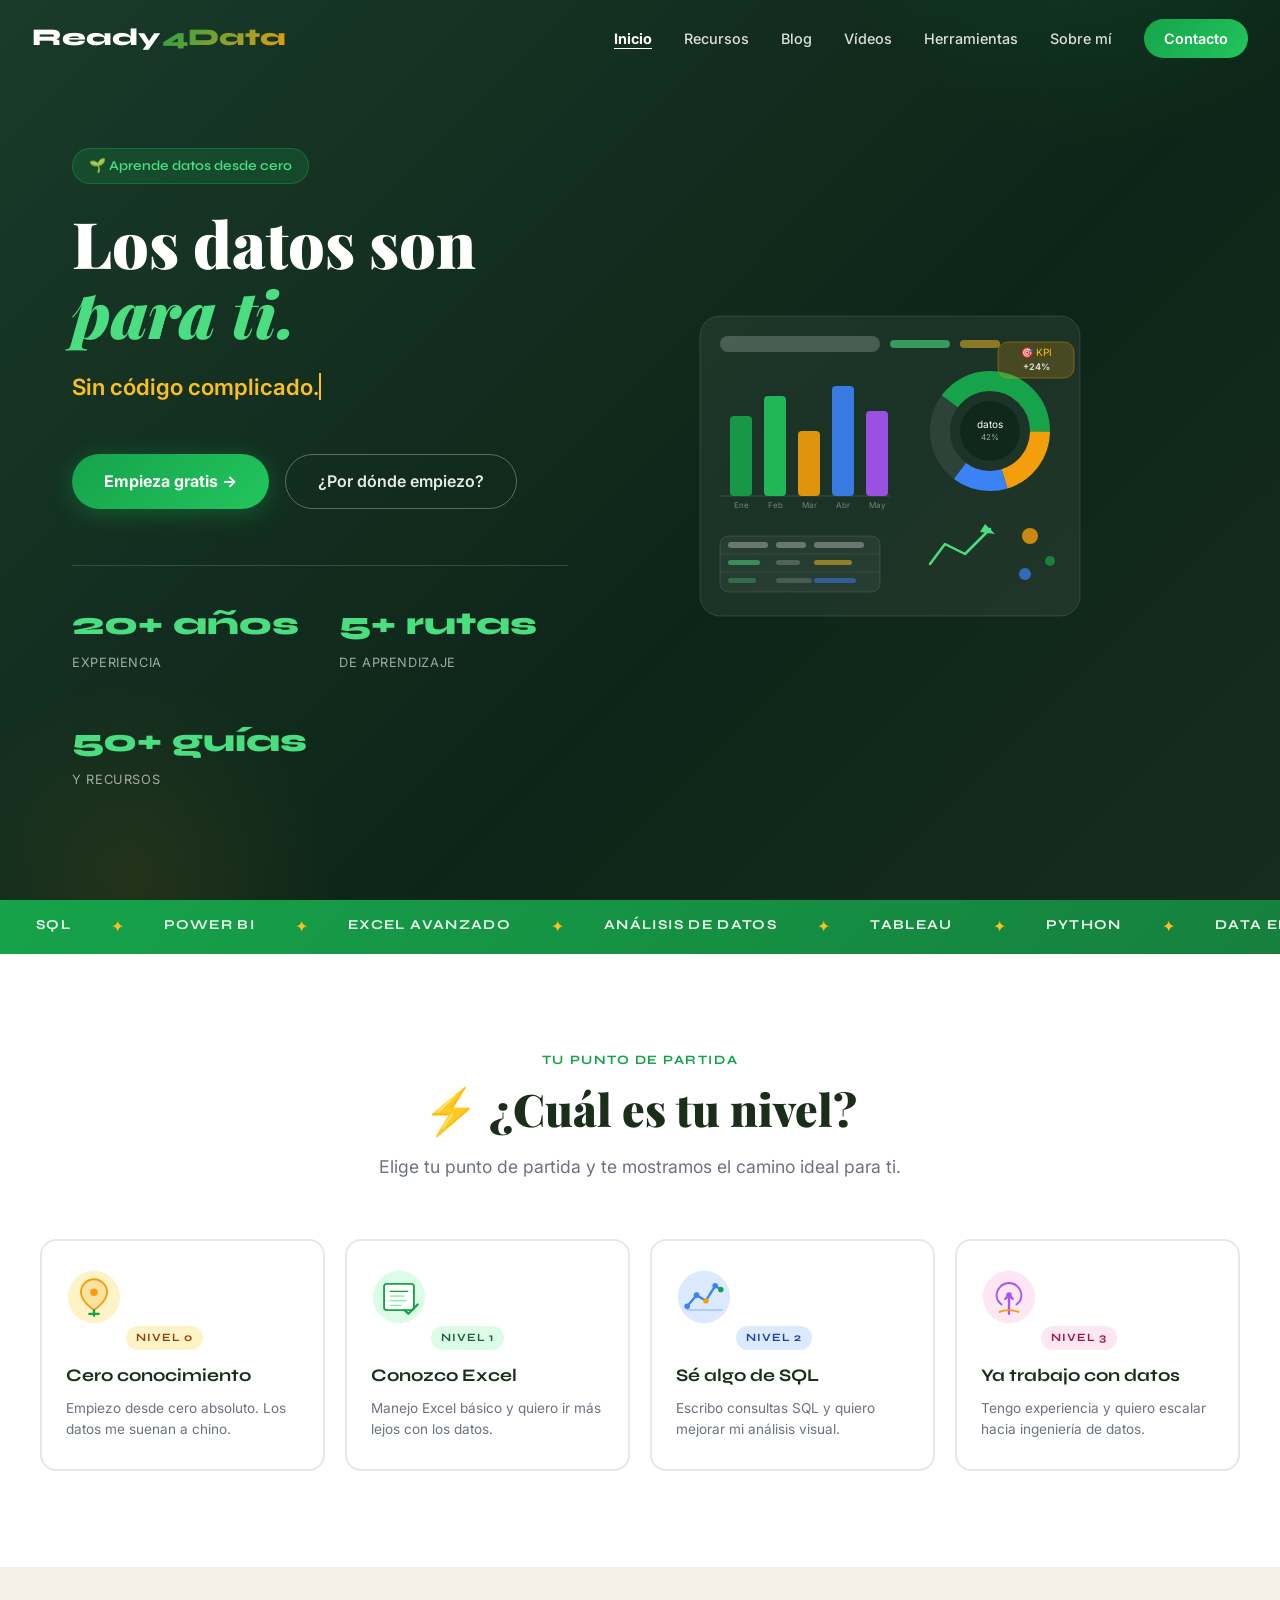
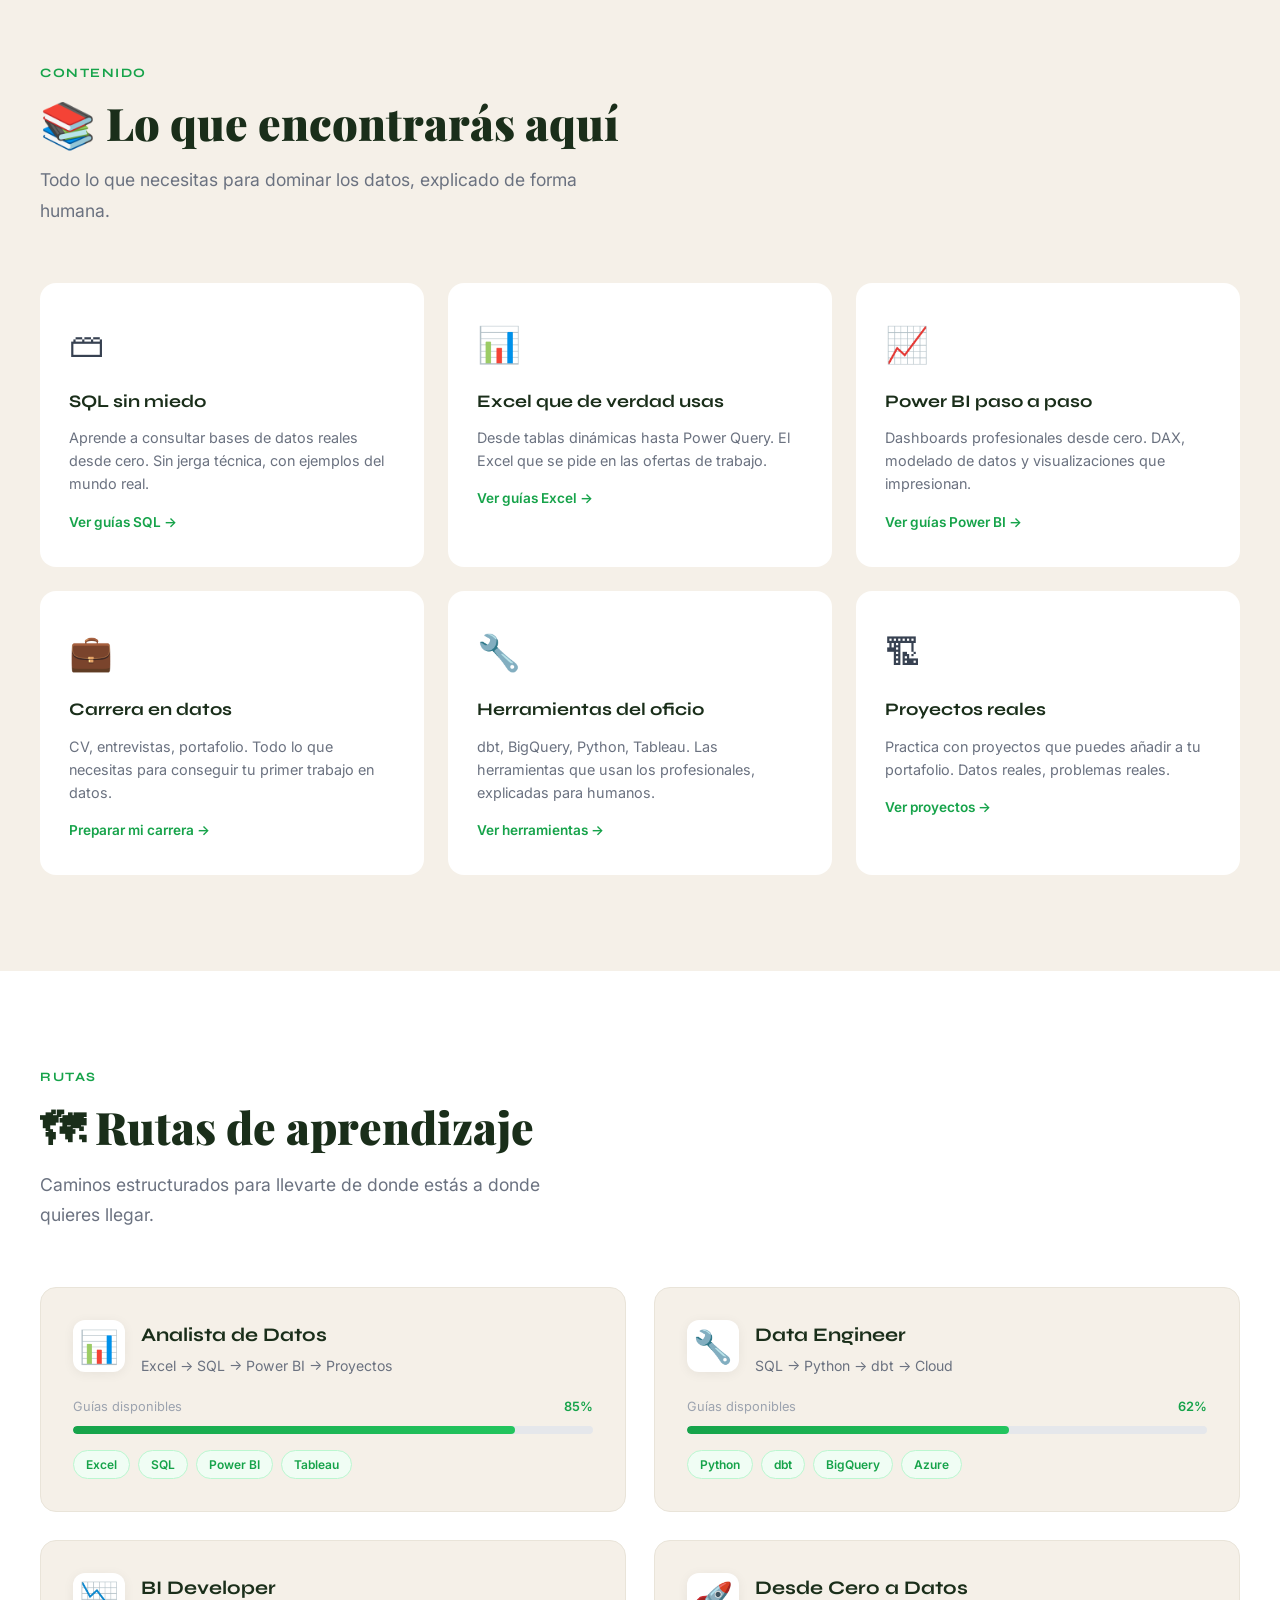
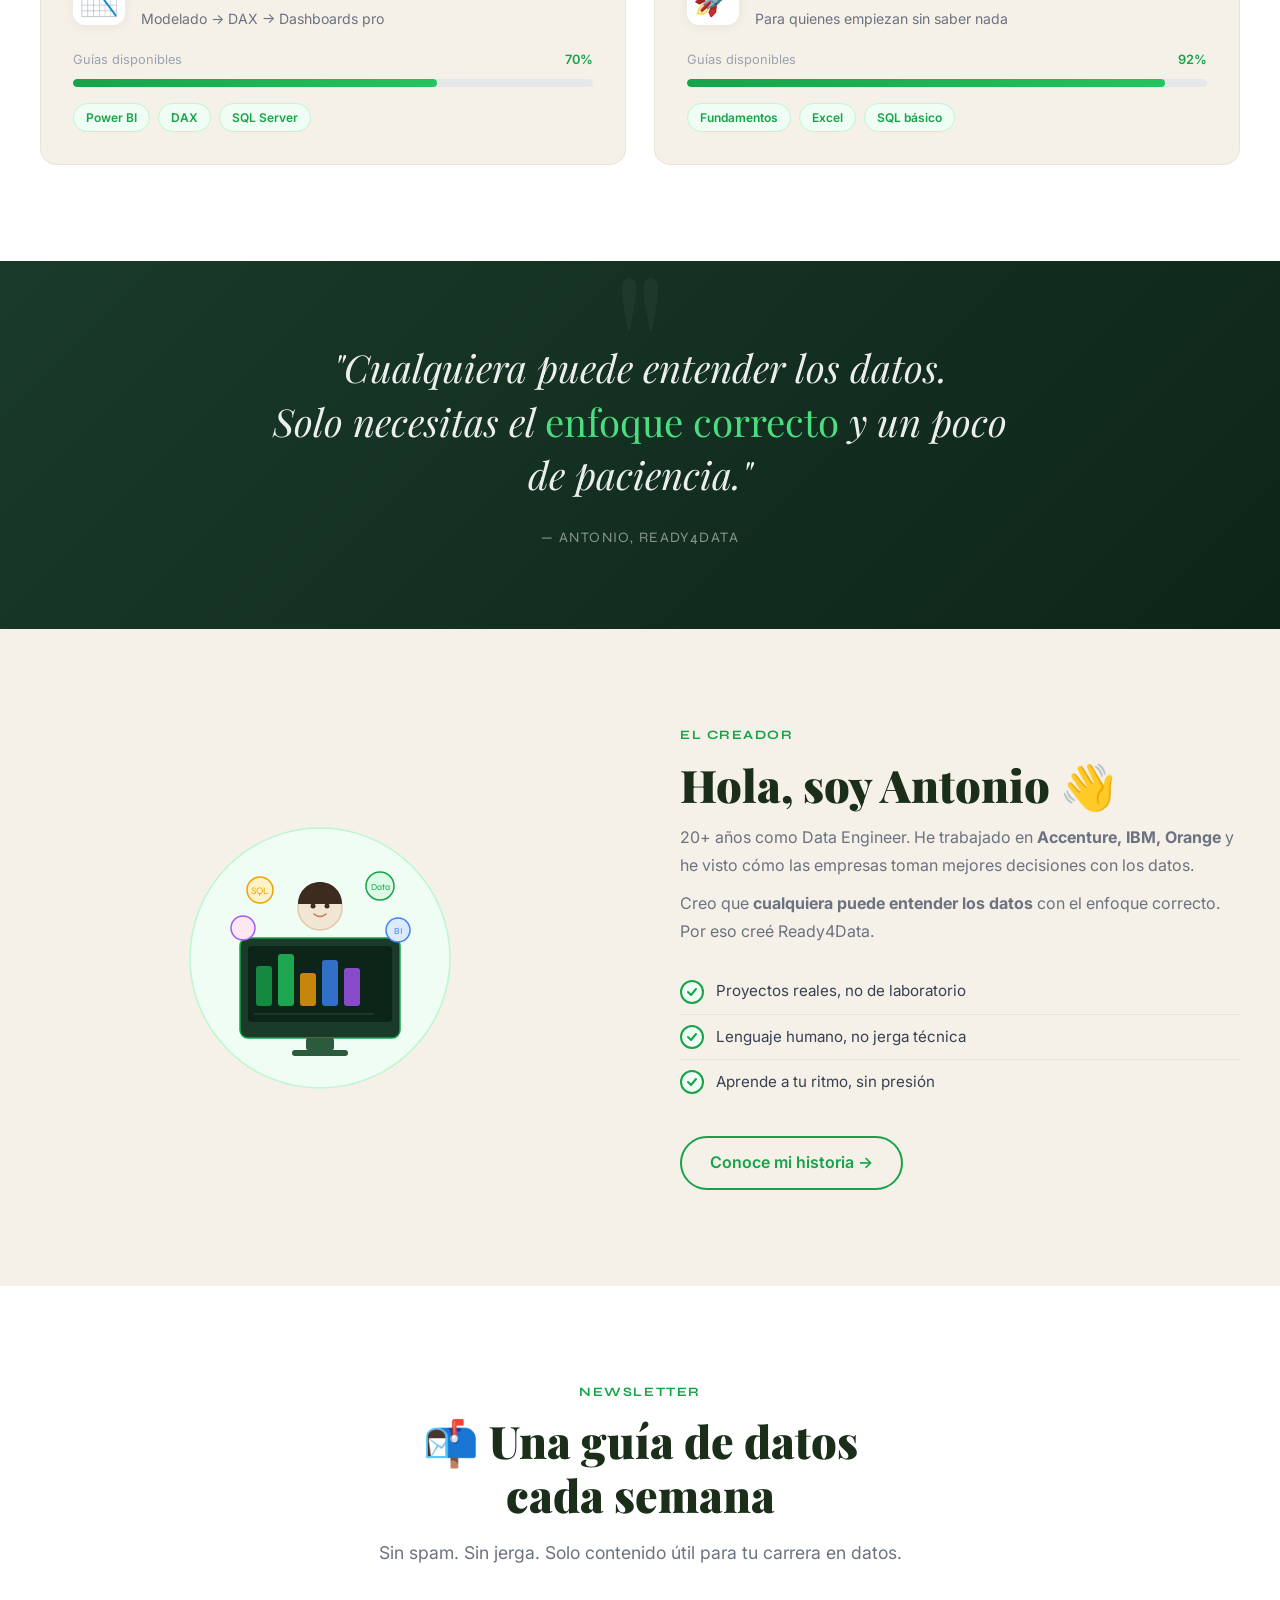
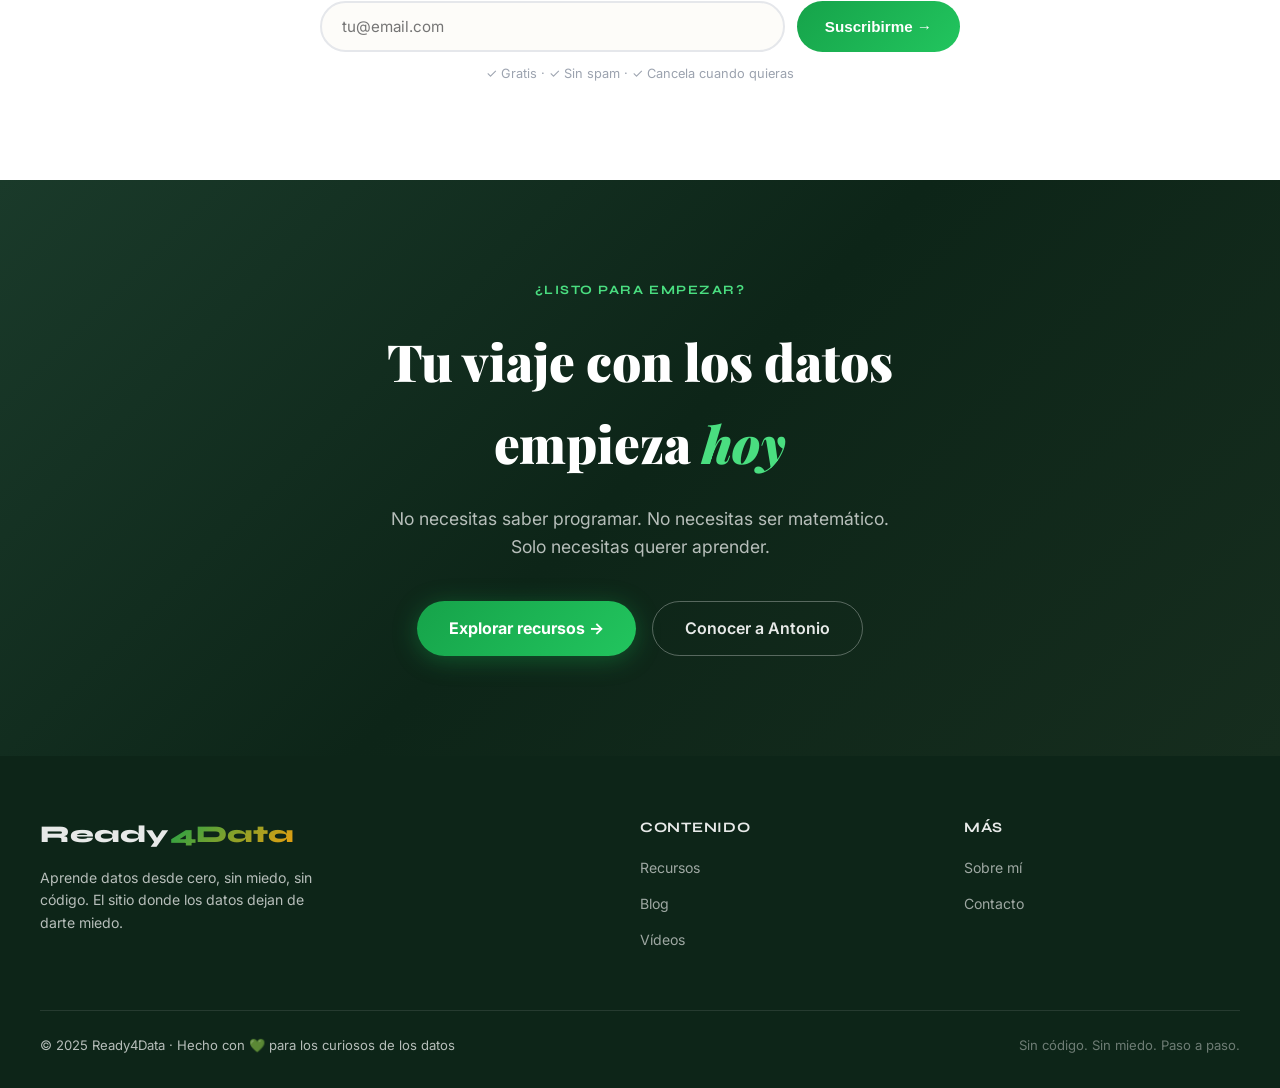
==== index.html @ 1733ff61 "Initial commit - Ready4Data website" ====
<!DOCTYPE html>
<html lang="es">
<head>
  <meta charset="UTF-8">
  <meta name="viewport" content="width=device-width, initial-scale=1.0">
  <meta name="description" content="Ready4Data — Aprende datos desde cero, sin codigo, sin miedo, paso a paso.">
  <title>Ready4Data — Aprende datos desde cero</title>
  <link rel="preconnect" href="https://fonts.googleapis.com">
  <link rel="preconnect" href="https://fonts.gstatic.com" crossorigin>
  <link href="https://fonts.googleapis.com/css2?family=Playfair+Display:ital,wght@0,400;0,700;0,900;1,400&family=Syne:wght@400;600;700;800&family=Inter:wght@300;400;500;600&display=swap" rel="stylesheet">
  <link rel="stylesheet" href="shared.css">
  <style>
    :root{
      --bg:#ffffff;--bg2:#f8f8f6;--bg3:#f0f0ec;
      --t:#0a0a0a;--t2:#4a4a4a;--t3:#9a9a9a;
      --ac:#1a3a2a;--ac2:#14532d;
      --hl:#16a34a;--hl2:#f59e0b;
      --bd:rgba(0,0,0,.09);--bd2:rgba(0,0,0,.16);
      --r:4px;
      --s:0 2px 12px rgba(0,0,0,.06);
      --s2:0 8px 32px rgba(0,0,0,.11);
      --fb:'Inter','Segoe UI',system-ui,sans-serif;
      --fe:'Playfair Display',Georgia,serif;
      --fd:'Syne','Arial Black',sans-serif
    }
    *,*::before,*::after{box-sizing:border-box;margin:0;padding:0}
    html{scroll-behavior:smooth}
    body{font-family:var(--fb);color:var(--t);background:var(--bg);overflow-x:hidden}
    a{text-decoration:none;color:inherit}
    img{max-width:100%;height:auto;display:block}

    /* --- SCROLL PROGRESS --- */
    #spbar{position:fixed;top:0;left:0;height:3px;background:linear-gradient(90deg,#16a34a,#f59e0b);width:0%;z-index:9999;transition:width .1s}

    /* --- HEADER --- */
    .hdr{position:fixed;top:0;left:0;right:0;z-index:1000;padding:1.1rem 0;transition:all .3s}
    .hdr.scrolled{background:rgba(255,255,255,.97);backdrop-filter:blur(12px);-webkit-backdrop-filter:blur(12px);box-shadow:var(--s);padding:.7rem 0}
    .hdr-inner{max-width:1200px;margin:0 auto;padding:0 2rem;display:flex;align-items:center;justify-content:space-between}
    .logo{display:flex;align-items:center;gap:.75rem}
    .logo-icon{color:var(--ac);flex-shrink:0}
    .logo-brand{font-family:var(--fd);font-size:1.15rem;font-weight:800;letter-spacing:-.01em;line-height:1}
    .logo-data{color:var(--t)}
    /* Logo en hero (fondo oscuro): texto blanco */
    .logo-ready{color:#fff;transition:color .3s}.logo-4data{background:linear-gradient(90deg,#4ade80,#fbbf24);-webkit-background-clip:text;-webkit-text-fill-color:transparent;background-clip:text;transition:all .3s}
    .logo-sub{font-family:var(--fb);font-size:.58rem;font-weight:500;color:rgba(255,255,255,.6);letter-spacing:.1em;text-transform:uppercase;margin-top:.2rem;transition:color .3s}
    /* Logo en scrolled (fondo blanco): texto oscuro */
    .hdr.scrolled .logo-ready{color:var(--t)}
    .hdr.scrolled .logo-4data{background:linear-gradient(90deg,#16a34a,#f59e0b);-webkit-background-clip:text;-webkit-text-fill-color:transparent;background-clip:text}
    .hdr.scrolled .logo-sub{color:var(--t3)}
    .hnav{display:flex;align-items:center;gap:.2rem}
    .hnav a{font-family:var(--fd);font-size:.85rem;font-weight:700;color:#fff;padding:.5rem 1rem;border-radius:20px;transition:all .2s;letter-spacing:.02em;background:rgba(0,0,0,.32);border:1px solid rgba(255,255,255,.28)}
    .hnav a:hover,.hnav a.active{color:#fff;background:rgba(255,255,255,.22);border-color:rgba(255,255,255,.6)}
    .hdr.scrolled .hnav a{color:var(--t2);background:transparent;border-color:transparent}
    .hdr.scrolled .hnav a:hover,.hdr.scrolled .hnav a.active{color:var(--t);background:var(--bg2);border-color:transparent}
    /* Botón CTA: siempre verde pero más visible en hero */
    .hnav .nav-cta{background:rgba(255,255,255,.18);border:1.5px solid rgba(255,255,255,.5);color:#fff !important;padding:.45rem 1.1rem;backdrop-filter:blur(4px)}
    .hnav .nav-cta:hover{background:rgba(255,255,255,.28) !important;border-color:#fff}
    .hdr.scrolled .hnav .nav-cta{background:var(--ac) !important;border-color:var(--ac) !important;color:#fff !important}
    .hdr.scrolled .hnav .nav-cta:hover{background:var(--ac2) !important;border-color:var(--ac2) !important}
    /* Mobile */
    .mbtn{display:none;background:none;border:none;font-size:1.4rem;cursor:pointer;color:#fff;padding:.3rem;transition:color .3s}
    .hdr.scrolled .mbtn{color:var(--t)}
    .mnav{display:none;position:fixed;top:0;left:0;right:0;bottom:0;background:#fff;padding:5rem 2rem 2rem;z-index:998;flex-direction:column;gap:.25rem;overflow-y:auto}
    .mnav.open{display:flex}
    .mnav a{font-family:var(--fd);font-size:1rem;font-weight:600;color:var(--t2);padding:.85rem 0;border-bottom:1px solid var(--bd);transition:color .2s}
    .mnav a:hover{color:var(--t)}
    .mnav-close{position:absolute;top:1.2rem;right:1.5rem;background:none;border:none;font-size:1.6rem;cursor:pointer;color:var(--t2)}

    /* --- HERO --- */
    .hero{position:relative;height:100vh;min-height:640px;display:flex;align-items:center;overflow:hidden}
    .hero-bg{position:absolute;inset:0;background-image:url('https://images.unsplash.com/photo-1434030216411-0b793f4b4173?w=1600&auto=format&fit=crop&q=80');background-size:cover;background-position:center;will-change:transform}
    @keyframes hbg{
      0%{background:linear-gradient(135deg,rgba(10,28,18,.97) 0%,rgba(26,58,42,.92) 50%,rgba(10,28,18,.88) 100%)}
      100%{background:linear-gradient(135deg,rgba(10,28,18,.98) 0%,rgba(22,163,74,.35) 50%,rgba(10,28,18,.90) 100%)}
    }
    .hero-overlay{position:absolute;inset:0;animation:hbg 8s ease-in-out infinite alternate}
    .hero-content{position:relative;z-index:2;max-width:1200px;margin:0 auto;padding:0 2rem;width:100%}
    .hero-label{font-family:var(--fd);font-size:.7rem;font-weight:700;letter-spacing:.15em;text-transform:uppercase;color:var(--hl2);margin-bottom:1.5rem;display:flex;align-items:center;gap:.6rem}
    .hero-label::before{content:'';display:block;width:28px;height:2px;background:var(--hl2)}
    .hero-title{font-family:var(--fe);font-size:clamp(2.8rem,6vw,5rem);font-weight:800;color:#fff;line-height:1.08;margin-bottom:1.5rem;max-width:680px}
    .hero-sub{font-size:1.1rem;color:rgba(255,255,255,.82);line-height:1.75;max-width:540px;margin-bottom:2.5rem;font-weight:300}
    .hero-btns{display:flex;gap:1rem;flex-wrap:wrap;margin-bottom:4rem}
    .btn-hero-main{display:inline-block;background:#fff;color:var(--ac);padding:.85rem 2rem;border-radius:var(--r);font-family:var(--fd);font-size:.82rem;font-weight:700;letter-spacing:.04em;transition:all .2s}
    .btn-hero-main:hover{background:var(--bg2);transform:translateY(-2px)}
    .btn-hero-sec{display:inline-block;background:transparent;border:2px solid rgba(255,255,255,.5);color:#fff;padding:.85rem 2rem;border-radius:var(--r);font-family:var(--fd);font-size:.82rem;font-weight:700;letter-spacing:.04em;transition:all .2s}
    .btn-hero-sec:hover{border-color:#fff;background:rgba(255,255,255,.1)}
    .hero-stats{border-top:1px solid rgba(255,255,255,.15);padding-top:2rem;display:flex;gap:3rem;flex-wrap:wrap}
    .hs-item{}
    .hs-val{font-family:var(--fe);font-size:2rem;font-weight:800;color:#fff;line-height:1}
    .hs-lbl{font-size:.78rem;color:rgba(255,255,255,.6);margin-top:.25rem;font-weight:400}

    /* --- TICKER --- */
    .ticker-section{padding:1.2rem 0;background:var(--ac);overflow:hidden;border-bottom:1px solid rgba(0,0,0,.08)}
    .ticker-inner{display:flex;align-items:center;gap:0}
    .ticker-badge{flex-shrink:0;font-family:var(--fd);font-size:.62rem;font-weight:700;letter-spacing:.1em;text-transform:uppercase;background:var(--hl2);color:#fff;padding:.28rem .8rem;border-radius:20px;margin:0 1.5rem;white-space:nowrap}
    .ticker-track{display:flex;gap:0;overflow:hidden;flex:1}
    .ticker-list{display:flex;gap:0;animation:ticker 28s linear infinite;white-space:nowrap;flex-shrink:0}
    .ticker-list span{font-family:var(--fd);font-size:.78rem;font-weight:600;color:rgba(255,255,255,.85);padding:0 1.5rem;letter-spacing:.04em}
    .ticker-list span::after{content:'·';margin-left:1.5rem;color:rgba(255,255,255,.35)}
    .ticker-list span:last-child::after{display:none}
    @keyframes ticker{0%{transform:translateX(0)}100%{transform:translateX(-50%)}}

    /* --- SECTIONS --- */
    .sec-white{padding:100px 0;background:var(--bg)}
    .sec-gray{padding:100px 0;background:var(--bg2)}
    .cnt{max-width:1200px;margin:0 auto;padding:0 2rem}
    .sec-header{margin-bottom:3.5rem}
    .sec-label{font-family:var(--fd);font-size:.68rem;font-weight:700;letter-spacing:.14em;text-transform:uppercase;color:var(--hl);margin-bottom:.85rem;display:flex;align-items:center;gap:.5rem}
    .sec-label::before{content:'';display:block;width:20px;height:2px;background:var(--hl)}
    .sec-title{font-family:var(--fe);font-size:clamp(2rem,4vw,2.9rem);font-weight:800;color:var(--t);line-height:1.15;margin-bottom:.85rem}
    .sec-sub{font-size:1rem;color:var(--t2);max-width:580px;line-height:1.75}

    /* --- FEATURED CARDS --- */
    .fc-grid{display:grid;grid-template-columns:repeat(3,1fr);gap:1.75rem}
    .fc{background:var(--bg);border:1px solid var(--bd);border-radius:8px;overflow:hidden;transition:all .3s;display:flex;flex-direction:column}
    .fc:hover{box-shadow:var(--s2);transform:translateY(-4px);border-color:var(--hl)}
    .fc-cat{font-family:var(--fd);font-size:.62rem;font-weight:700;letter-spacing:.1em;text-transform:uppercase;color:var(--hl);padding:1.4rem 1.5rem .6rem}
    .fc-body{padding:.25rem 1.5rem 1.25rem;flex:1}
    .fc-title{font-family:var(--fe);font-size:1.2rem;font-weight:700;color:var(--t);line-height:1.3;margin-bottom:.7rem}
    .fc-text{font-size:.9rem;color:var(--t2);line-height:1.72}
    .fc-foot{padding:1.25rem 1.5rem;border-top:1px solid var(--bd);display:flex;align-items:center;justify-content:space-between}
    .fc-badge{font-family:var(--fd);font-size:.6rem;font-weight:700;padding:.22rem .65rem;border-radius:20px;letter-spacing:.06em;text-transform:uppercase}
    .fc-badge.green{background:#dcfce7;color:#166534}
    .fc-badge.amber{background:#fef3c7;color:#92400e}
    .fc-badge.gray{background:var(--bg3);color:var(--t3)}
    .fc-link{font-family:var(--fd);font-size:.72rem;font-weight:700;color:var(--hl);letter-spacing:.04em;transition:color .2s}
    .fc-link:hover{color:var(--ac)}

    /* --- PATH CARDS --- */
    .paths-grid{display:grid;grid-template-columns:repeat(4,1fr);gap:1.5rem}
    .path-card{background:var(--bg);border:1px solid var(--bd);border-left:4px solid var(--bd2);border-radius:6px;padding:1.75rem 1.5rem;transition:all .3s}
    .path-card:hover{border-left-color:var(--hl);box-shadow:var(--s2);transform:translateX(4px)}
    .path-icon{font-size:1.6rem;margin-bottom:.75rem;line-height:1}
    .path-level{font-family:var(--fd);font-size:.62rem;font-weight:700;letter-spacing:.1em;text-transform:uppercase;color:var(--t3);margin-bottom:.4rem}
    .path-title{font-family:var(--fe);font-size:1.1rem;font-weight:700;color:var(--t);margin-bottom:.65rem;line-height:1.25}
    .path-text{font-size:.87rem;color:var(--t2);line-height:1.7}

    /* --- IMAGE DIVIDER --- */
    .img-divider{position:relative;height:320px;overflow:hidden}
    .img-divider img{width:100%;height:100%;object-fit:cover;object-position:center}
    .img-divider-overlay{position:absolute;inset:0;background:rgba(10,28,18,.72);display:flex;align-items:center;justify-content:center;padding:2rem}
    .img-divider-text{font-family:var(--fe);font-size:clamp(1.4rem,3vw,2.2rem);font-weight:800;color:#fff;text-align:center;max-width:720px;line-height:1.35}

    /* --- ABOUT SPLIT --- */
    .about-split{display:grid;grid-template-columns:1fr 1fr;gap:5rem;align-items:center}
    .about-img{border-radius:8px;overflow:hidden;aspect-ratio:4/5;position:relative}
    .about-img img{width:100%;height:100%;object-fit:cover;transition:transform .6s ease}
    .about-img:hover img{transform:scale(1.03)}
    .about-label{font-family:var(--fd);font-size:.68rem;font-weight:700;letter-spacing:.14em;text-transform:uppercase;color:var(--hl);margin-bottom:.85rem;display:flex;align-items:center;gap:.5rem}
    .about-label::before{content:'';display:block;width:20px;height:2px;background:var(--hl)}
    .about-title{font-family:var(--fe);font-size:2.2rem;font-weight:800;color:var(--t);line-height:1.2;margin-bottom:1rem}
    .about-text{font-size:.95rem;color:var(--t2);line-height:1.8;margin-bottom:1.5rem}
    .af-list{margin-bottom:2rem;display:flex;flex-direction:column;gap:.75rem}
    .af-row{display:flex;align-items:flex-start;gap:.7rem;font-size:.9rem;color:var(--t2);line-height:1.55}
    .af-row::before{content:'✓';color:var(--hl);font-weight:700;flex-shrink:0;margin-top:.05rem}
    .btn-outline{display:inline-block;background:transparent;border:2px solid var(--ac);color:var(--ac);padding:.75rem 1.75rem;border-radius:var(--r);font-family:var(--fd);font-size:.8rem;font-weight:700;letter-spacing:.04em;transition:all .2s}
    .btn-outline:hover{background:var(--ac);color:#fff}

    /* --- NEWSLETTER --- */
    .nl-section{padding:90px 0;background:var(--bg2);border-top:1px solid var(--bd)}
    .nl-inner{display:grid;grid-template-columns:1fr 1fr;gap:5rem;align-items:center}
    .nl-label{font-family:var(--fd);font-size:.68rem;font-weight:700;letter-spacing:.14em;text-transform:uppercase;color:var(--hl);margin-bottom:.85rem;display:flex;align-items:center;gap:.5rem}
    .nl-label::before{content:'';display:block;width:20px;height:2px;background:var(--hl)}
    .nl-title{font-family:var(--fe);font-size:2rem;font-weight:800;color:var(--t);line-height:1.2;margin-bottom:.75rem}
    .nl-sub{font-size:.95rem;color:var(--t2);line-height:1.75}
    .newsletter-inputs{display:flex;gap:.6rem;margin-bottom:.85rem}
    .newsletter-inputs input{flex:1;padding:.8rem 1rem;border:1px solid var(--bd2);border-radius:var(--r);font-family:var(--fb);font-size:.9rem;color:var(--t);background:var(--bg);outline:none;transition:border-color .2s}
    .newsletter-inputs input:focus{border-color:var(--hl)}
    .btn-newsletter{background:var(--ac);color:#fff;padding:.8rem 1.4rem;border:none;border-radius:var(--r);font-family:var(--fd);font-size:.78rem;font-weight:700;letter-spacing:.04em;cursor:pointer;white-space:nowrap;transition:background .2s}
    .btn-newsletter:hover{background:var(--ac2)}
    .newsletter-rgpd{display:flex;align-items:flex-start;gap:.5rem;font-size:.78rem;color:var(--t3);line-height:1.5;cursor:pointer}
    .newsletter-rgpd input{margin-top:.15rem;accent-color:var(--hl);flex-shrink:0}

    /* --- CTA SECTION --- */
    @keyframes ctabg{0%,100%{background-position:0% 50%}50%{background-position:100% 50%}}
    .cta-section{background:linear-gradient(135deg,#1a3a2a 0%,#14532d 50%,#1a3a2a 100%);background-size:200% 200%;animation:ctabg 6s ease infinite;padding:100px 0;text-align:center}
    .cta-title{font-family:var(--fe);font-size:clamp(2rem,4vw,3rem);font-weight:800;color:#fff;margin-bottom:1rem;line-height:1.15}
    .cta-sub{font-size:1.05rem;color:rgba(255,255,255,.75);margin-bottom:2.5rem;line-height:1.7}
    .btn-white{display:inline-block;background:#fff;color:var(--ac);padding:.85rem 2.2rem;border-radius:var(--r);font-family:var(--fd);font-size:.85rem;font-weight:700;letter-spacing:.04em;transition:all .2s}
    .btn-white:hover{background:var(--bg2);transform:translateY(-2px)}

    /* --- FOOTER --- */
    .footer{background:var(--ac);color:#fff;padding:80px 0 40px}
    .ft-grid{display:grid;grid-template-columns:2fr 1fr 1fr 1fr;gap:3rem;margin-bottom:3rem}
    .ft-brand .logo-data{color:#fff}
    .ft-brand .logo-ready{color:#fff}.ft-brand .logo-4data{background:linear-gradient(90deg,#4ade80,#fbbf24);-webkit-background-clip:text;-webkit-text-fill-color:transparent;background-clip:text}
    .ft-brand .logo-sub{color:rgba(255,255,255,.45)}
    .ft-brand .logo-icon{color:rgba(255,255,255,.8)}
    .ft-desc{font-size:.88rem;color:rgba(255,255,255,.65);line-height:1.75;margin:1rem 0 1.25rem}
    .ft-social{display:flex;flex-direction:column;gap:.45rem}
    .ft-link{font-size:.82rem;color:rgba(255,255,255,.6);transition:color .2s}
    .ft-link:hover{color:#fff}
    .ft-col h4{font-family:var(--fd);font-size:.72rem;font-weight:700;letter-spacing:.1em;text-transform:uppercase;color:rgba(255,255,255,.45);margin-bottom:1.1rem}
    .ft-col ul{list-style:none}
    .ft-col ul li{margin-bottom:.5rem}
    .ft-col ul li a{font-size:.88rem;color:rgba(255,255,255,.65);transition:color .2s}
    .ft-col ul li a:hover{color:#fff}
    .ft-bot{border-top:1px solid rgba(255,255,255,.1);padding-top:1.5rem;text-align:center}
    .ft-bot p{font-size:.8rem;color:rgba(255,255,255,.38)}

    /* --- REVEAL ANIMATIONS --- */
    .rv{opacity:0;transform:translateY(28px);transition:opacity .65s ease,transform .65s ease}
    .rv.in{opacity:1;transform:translateY(0)}
    .rv.d1{transition-delay:.1s}.rv.d2{transition-delay:.2s}.rv.d3{transition-delay:.3s}.rv.d4{transition-delay:.4s}
    .iz img{transform:scale(1.05);transition:transform .8s ease}
    .iz.iz-in img{transform:scale(1)}

    /* --- RESPONSIVE --- */
    @media(max-width:1024px){
      .fc-grid{grid-template-columns:repeat(2,1fr)}
      .paths-grid{grid-template-columns:repeat(2,1fr)}
      .ft-grid{grid-template-columns:1fr 1fr;gap:2rem}
      .about-split{grid-template-columns:1fr;gap:2.5rem}
      .about-img{aspect-ratio:16/9}
      .nl-inner{grid-template-columns:1fr;gap:2.5rem}
    }
    @media(max-width:768px){
      .mbtn{display:block}
      .hnav{display:none}
      .fc-grid{grid-template-columns:1fr}
      .paths-grid{grid-template-columns:1fr}
      .hero-stats{gap:2rem}
      .ft-grid{grid-template-columns:1fr}
      .newsletter-inputs{flex-direction:column}
      .btn-newsletter{width:100%}
    }
  </style>
  <style id="r4d">
    *,*::before,*::after{box-sizing:border-box;margin:0;padding:0}
    html{scroll-behavior:smooth}
    body{font-family:'Inter',sans-serif;background:#FDFCF9;color:#374151;overflow-x:hidden;line-height:1.6}
    a{text-decoration:none;color:inherit}
    :root{--green:#16a34a;--amber:#f59e0b;--dgreen:#1a3a2a;--dkgreen:#0d2518;--warm:#FDFCF9;--cream:#F5F0E8;--rad:16px;--sh:0 4px 24px rgba(22,163,74,.08);--sha:0 8px 40px rgba(22,163,74,.16);--tr:all .3s cubic-bezier(.4,0,.2,1)}
    #scroll-progress{position:fixed;top:0;left:0;width:0%;height:3px;background:linear-gradient(90deg,#16a34a,#f59e0b);z-index:9999;transition:width .1s linear}
    #main-header{position:fixed;top:3px;left:0;right:0;z-index:1000;padding:16px 32px;display:flex;align-items:center;justify-content:space-between;transition:var(--tr)}
    #main-header.scrolled{background:rgba(253,252,249,.95);backdrop-filter:blur(12px);box-shadow:0 1px 20px rgba(0,0,0,.08)}
    .logo-wrap{font-family:'Syne',sans-serif;font-weight:800;font-size:1.5rem;display:flex;align-items:center;gap:2px}
    .logo-r{color:#1a3a2a;transition:color .3s}
    #main-header:not(.scrolled) .logo-r{color:#fff}
    .logo-g{background:linear-gradient(135deg,#16a34a,#f59e0b);-webkit-background-clip:text;-webkit-text-fill-color:transparent;background-clip:text}
    #main-nav{display:flex;align-items:center;gap:32px}
    #main-nav a{font-size:.9rem;font-weight:500;color:#374151;transition:color .2s}
    #main-nav a:hover{color:#16a34a}
    #main-header:not(.scrolled) #main-nav a{color:rgba(255,255,255,.85)}
    .nav-cta-btn{background:linear-gradient(135deg,#16a34a,#22c55e);color:white !important;padding:8px 20px;border-radius:50px;font-weight:600 !important;transition:var(--tr)}
    .nav-cta-btn:hover{transform:translateY(-1px);box-shadow:0 4px 16px rgba(22,163,74,.4)}
    .hmbg{display:none;flex-direction:column;gap:5px;cursor:pointer;padding:4px;background:none;border:none}
    .hmbg span{display:block;width:24px;height:2px;background:#fff;border-radius:2px;transition:var(--tr)}
    #main-header.scrolled .hmbg span{background:#374151}
    #mob-nav{display:none;position:fixed;inset:0;background:rgba(13,37,24,.98);z-index:998;flex-direction:column;align-items:center;justify-content:center;gap:32px}
    #mob-nav.open{display:flex}
    #mob-nav a{color:rgba(255,255,255,.9);font-family:'Syne',sans-serif;font-size:1.5rem;font-weight:700}
    #mob-close{position:absolute;top:24px;right:32px;color:white;font-size:1.8rem;cursor:pointer;background:none;border:none}
    #hero{min-height:100vh;background:linear-gradient(135deg,#1a3a2a 0%,#0d2518 60%,#162d1e 100%);display:flex;align-items:center;padding:120px 32px 80px;position:relative;overflow:hidden}
    #hero::before{content:'';position:absolute;top:-50%;right:-10%;width:600px;height:600px;background:radial-gradient(circle,rgba(22,163,74,.15) 0%,transparent 70%);pointer-events:none}
    #hero::after{content:'';position:absolute;bottom:-20%;left:-5%;width:400px;height:400px;background:radial-gradient(circle,rgba(245,158,11,.08) 0%,transparent 70%);pointer-events:none}
    .hero-inner{max-width:1200px;margin:0 auto;display:grid;grid-template-columns:1fr 1fr;gap:80px;align-items:center;width:100%}
    .hero-badge{display:inline-flex;align-items:center;gap:8px;background:rgba(22,163,74,.2);border:1px solid rgba(22,163,74,.4);color:#4ade80;padding:6px 16px;border-radius:50px;font-size:.85rem;font-weight:600;font-family:'Syne',sans-serif;margin-bottom:24px}
    .hero-h1{font-family:'Playfair Display',serif;font-size:clamp(2.8rem,5vw,4.5rem);font-weight:900;color:#fff;line-height:1.1;margin-bottom:20px}
    .hero-h1 em{font-style:italic;color:#4ade80}
    .hero-tw{font-size:1.4rem;color:rgba(255,255,255,.8);font-weight:300;margin-bottom:40px;min-height:2em}
    #tw-el{color:#fbbf24;font-weight:600;border-right:2px solid #fbbf24;animation:blink .8s infinite}
    @keyframes blink{0%,100%{opacity:1}50%{opacity:0}}
    .hero-btns{display:flex;gap:16px;flex-wrap:wrap;margin-bottom:56px}
    .btn-p{background:linear-gradient(135deg,#16a34a,#22c55e);color:white;padding:14px 32px;border-radius:50px;font-weight:700;font-size:1rem;display:inline-flex;align-items:center;gap:8px;box-shadow:0 4px 24px rgba(22,163,74,.4);transition:var(--tr)}
    .btn-p:hover{transform:translateY(-2px);box-shadow:0 8px 32px rgba(22,163,74,.5)}
    .btn-s{color:rgba(255,255,255,.9);padding:14px 32px;border-radius:50px;font-weight:600;border:1.5px solid rgba(255,255,255,.3);display:inline-flex;align-items:center;gap:8px;transition:var(--tr)}
    .btn-s:hover{background:rgba(255,255,255,.1);border-color:rgba(255,255,255,.6)}
    .hero-stats{display:flex;gap:40px;flex-wrap:wrap}
    .stat-item .stat-number{font-family:'Syne',sans-serif;font-size:2rem;font-weight:800;color:#4ade80;display:block}
    .stat-item .stat-label{font-size:.8rem;color:rgba(255,255,255,.6);text-transform:uppercase;letter-spacing:.05em}
    .bar-b{transform-origin:bottom;animation:growB 1.2s cubic-bezier(.4,0,.2,1) forwards;transform:scaleY(0)}
    .bar-b:nth-child(1){animation-delay:.2s}.bar-b:nth-child(2){animation-delay:.35s}.bar-b:nth-child(3){animation-delay:.5s}.bar-b:nth-child(4){animation-delay:.65s}.bar-b:nth-child(5){animation-delay:.8s}
    @keyframes growB{from{transform:scaleY(0)}to{transform:scaleY(1)}}
    .fl{animation:fl 4s ease-in-out infinite}.fl2{animation:fl 5s ease-in-out .8s infinite}.fl3{animation:fl 3.5s ease-in-out .4s infinite}
    @keyframes fl{0%,100%{transform:translateY(0)}50%{transform:translateY(-8px)}}
    #ticker{background:linear-gradient(135deg,#16a34a,#15803d);overflow:hidden;padding:14px 0}
    .ticker-t{display:flex;animation:tickS 28s linear infinite;width:max-content}
    .ticker-i{font-family:'Syne',sans-serif;font-weight:700;font-size:.85rem;color:rgba(255,255,255,.9);text-transform:uppercase;letter-spacing:.1em;padding:0 36px;white-space:nowrap}
    .ticker-d{color:#fbbf24;padding:0 4px}
    @keyframes tickS{0%{transform:translateX(0)}100%{transform:translateX(-50%)}}
    section{padding:96px 32px}
    .sec-in{max-width:1200px;margin:0 auto}
    .sec-lbl{font-family:'Syne',sans-serif;font-size:.8rem;font-weight:700;text-transform:uppercase;letter-spacing:.12em;color:#16a34a;margin-bottom:12px}
    .sec-ttl{font-family:'Playfair Display',serif;font-size:clamp(2rem,3.5vw,2.8rem);font-weight:900;color:#1a2e1a;line-height:1.2;margin-bottom:16px}
    .sec-sub{font-size:1.1rem;color:#6b7280;max-width:560px;margin-bottom:56px}
    #level-selector{background:#fff}
    .level-grid{display:grid;grid-template-columns:repeat(4,1fr);gap:20px}
    .level-card{border:2px solid #e5e7eb;border-radius:var(--rad);padding:28px 24px;cursor:pointer;transition:var(--tr);background:#fff;position:relative;overflow:hidden}
    .level-card:hover{border-color:#86efac;transform:translateY(-2px);box-shadow:var(--sha)}
    .level-card.active{border-color:#16a34a;box-shadow:0 0 0 3px rgba(22,163,74,.15)}
    .level-card.active::before{content:'';position:absolute;top:0;left:0;right:0;height:3px;background:linear-gradient(90deg,#16a34a,#f59e0b)}
    .lvl-icon{width:56px;height:56px;margin-bottom:16px}
    .lvl-badge{display:inline-block;font-family:'Syne',sans-serif;font-size:.7rem;font-weight:700;text-transform:uppercase;letter-spacing:.08em;padding:3px 10px;border-radius:50px;margin-bottom:12px}
    .lvl-badge.z{background:#fef3c7;color:#92400e}.lvl-badge.b{background:#dcfce7;color:#166534}.lvl-badge.m{background:#dbeafe;color:#1e40af}.lvl-badge.a{background:#fce7f3;color:#9d174d}
    .lvl-title{font-family:'Syne',sans-serif;font-size:1.1rem;font-weight:700;color:#1a2e1a;margin-bottom:8px}
    .lvl-desc{font-size:.85rem;color:#6b7280}
    .lvl-steps{margin-top:20px;padding-top:20px;border-top:1px solid #f0fdf4;display:none}
    .level-card.active .lvl-steps{display:block}
    .lvl-step{display:flex;align-items:center;gap:12px;padding:10px 0;font-size:.85rem;color:#374151}
    .step-n{width:24px;height:24px;background:linear-gradient(135deg,#16a34a,#22c55e);color:white;border-radius:50%;display:flex;align-items:center;justify-content:center;font-size:.7rem;font-weight:700;flex-shrink:0}
    .lvl-cta{display:block;margin-top:16px;text-align:center;background:linear-gradient(135deg,#16a34a,#22c55e);color:white;padding:10px 20px;border-radius:50px;font-size:.85rem;font-weight:600;transition:var(--tr)}
    .lvl-cta:hover{transform:translateY(-1px);box-shadow:0 4px 16px rgba(22,163,74,.3)}
    #features{background:var(--cream)}
    .feat-grid{display:grid;grid-template-columns:repeat(3,1fr);gap:24px}
    .feat-card{background:#fff;border-radius:var(--rad);padding:32px 28px;transition:var(--tr);border:1px solid transparent;opacity:0;transform:translateY(24px)}
    .feat-card.vis{opacity:1;transform:translateY(0);transition:opacity .5s ease,transform .5s ease,box-shadow .3s,border-color .3s}
    .feat-card:hover{border-color:#86efac;box-shadow:var(--sha);transform:translateY(-4px)}
    .feat-icon{font-size:2.2rem;margin-bottom:16px;display:block}
    .feat-title{font-family:'Syne',sans-serif;font-size:1.1rem;font-weight:700;color:#1a2e1a;margin-bottom:10px}
    .feat-desc{font-size:.9rem;color:#6b7280;line-height:1.6}
    .feat-link{display:inline-flex;align-items:center;gap:6px;margin-top:16px;color:#16a34a;font-size:.85rem;font-weight:600;transition:gap .2s}
    .feat-link:hover{gap:10px}
    #paths{background:#fff}
    .path-grid{display:grid;grid-template-columns:repeat(2,1fr);gap:28px}
    .path-c{background:var(--cream);border-radius:var(--rad);padding:32px;border:1px solid #e9e4d9;transition:var(--tr)}
    .path-c:hover{box-shadow:var(--sha);transform:translateY(-2px)}
    .path-hdr{display:flex;align-items:flex-start;gap:16px;margin-bottom:20px}
    .path-ico{font-size:2rem;width:52px;height:52px;background:#fff;border-radius:12px;display:flex;align-items:center;justify-content:center;flex-shrink:0;box-shadow:0 2px 12px rgba(0,0,0,.06)}
    .path-name{font-family:'Syne',sans-serif;font-size:1.2rem;font-weight:700;color:#1a2e1a}
    .path-sub{font-size:.88rem;color:#6b7280;margin-top:4px}
    .pb-lbl{display:flex;justify-content:space-between;font-size:.8rem;color:#9ca3af;margin-bottom:8px}
    .pb-lbl span:last-child{color:#16a34a;font-weight:600}
    .pb-bg{height:8px;background:#e5e7eb;border-radius:50px;overflow:hidden}
    .pb-fill{height:100%;background:linear-gradient(90deg,#16a34a,#22c55e);border-radius:50px;width:0%;transition:width 1.2s cubic-bezier(.4,0,.2,1)}
    .path-tags{display:flex;gap:8px;flex-wrap:wrap;margin-top:16px}
    .path-tag{font-size:.75rem;font-weight:600;padding:4px 12px;border-radius:50px;background:#f0fdf4;color:#16a34a;border:1px solid #bbf7d0}
    #quote-div{background:linear-gradient(135deg,#1a3a2a,#0d2518);padding:80px 32px;text-align:center;position:relative;overflow:hidden}
    #quote-div::before{content:'"';position:absolute;top:-20px;left:50%;transform:translateX(-50%);font-family:'Playfair Display',serif;font-size:200px;color:rgba(255,255,255,.04);line-height:1}
    .qt{font-family:'Playfair Display',serif;font-size:clamp(1.5rem,3vw,2.4rem);font-style:italic;color:rgba(255,255,255,.92);max-width:760px;margin:0 auto 24px;line-height:1.4}
    .qt em{color:#4ade80;font-style:normal}
    .qt-by{font-family:'Syne',sans-serif;font-size:.9rem;color:rgba(255,255,255,.5);text-transform:uppercase;letter-spacing:.1em}
    #about{background:var(--cream)}
    .about-grid{display:grid;grid-template-columns:1fr 1fr;gap:80px;align-items:center}
    .about-chk{list-style:none;margin:24px 0 32px}
    .about-chk li{display:flex;align-items:center;gap:12px;padding:10px 0;font-size:.95rem;color:#374151;border-bottom:1px solid #e9e4d9}
    .about-chk li:last-child{border-bottom:none}
    .chk-ico{width:24px;height:24px;background:#f0fdf4;border:2px solid #16a34a;border-radius:50%;display:flex;align-items:center;justify-content:center;flex-shrink:0}
    .btn-ol{display:inline-flex;align-items:center;gap:8px;color:#16a34a;border:2px solid #16a34a;padding:12px 28px;border-radius:50px;font-weight:600;transition:var(--tr)}
    .btn-ol:hover{background:#16a34a;color:#fff}
    #newsletter{background:#fff}
    .nl-c{max-width:640px;margin:0 auto;text-align:center}
    .nl-form{display:flex;gap:12px;margin-top:32px}
    .nl-inp{flex:1;padding:14px 20px;border:2px solid #e5e7eb;border-radius:50px;font-size:.95rem;font-family:'Inter',sans-serif;outline:none;transition:border-color .2s;background:var(--warm)}
    .nl-inp:focus{border-color:#16a34a}
    .nl-inp.err{border-color:#ef4444;animation:shake .5s ease}
    @keyframes shake{0%,100%{transform:translateX(0)}20%{transform:translateX(-8px)}40%{transform:translateX(8px)}60%{transform:translateX(-6px)}80%{transform:translateX(6px)}}
    .nl-btn{background:linear-gradient(135deg,#16a34a,#22c55e);color:white;padding:14px 28px;border:none;border-radius:50px;font-size:.95rem;font-weight:700;cursor:pointer;transition:var(--tr);white-space:nowrap}
    .nl-btn:hover{transform:translateY(-1px);box-shadow:0 4px 20px rgba(22,163,74,.4)}
    .nl-ok{display:none;align-items:center;justify-content:center;gap:12px;color:#16a34a;font-weight:600;padding:16px;background:#f0fdf4;border-radius:12px;margin-top:16px}
    .nl-ok.show{display:flex;animation:fadeUp .4s ease}
    .ok-ico{width:32px;height:32px;background:#16a34a;border-radius:50%;display:flex;align-items:center;justify-content:center;animation:scaleI .3s ease .1s both}
    @keyframes scaleI{from{transform:scale(0)}to{transform:scale(1)}}
    @keyframes fadeUp{from{opacity:0;transform:translateY(20px)}to{opacity:1;transform:translateY(0)}}
    .nl-note{font-size:.8rem;color:#9ca3af;margin-top:12px}
    #cta-s{background:linear-gradient(135deg,#1a3a2a,#0d2518,#162d1e);padding:100px 32px;text-align:center;position:relative;overflow:hidden}
    .cta-c{max-width:700px;margin:0 auto;position:relative;z-index:1}
    .cta-ttl{font-family:'Playfair Display',serif;font-size:clamp(2rem,4vw,3.2rem);font-weight:900;color:#fff;margin-bottom:20px}
    .cta-ttl em{color:#4ade80;font-style:italic}
    .cta-sub-t{color:rgba(255,255,255,.7);font-size:1.1rem;margin-bottom:40px}
    .cta-btns{display:flex;gap:16px;justify-content:center;flex-wrap:wrap}
    #main-footer{background:#0d2518;color:rgba(255,255,255,.7);padding:60px 32px 32px}
    .ft-in{max-width:1200px;margin:0 auto}
    .ft-top{display:grid;grid-template-columns:2fr 1fr 1fr;gap:48px;margin-bottom:48px}
    .ft-tagline{font-size:.88rem;line-height:1.6;margin-top:12px;max-width:280px}
    .ft-col h4{font-family:'Syne',sans-serif;font-weight:700;font-size:.9rem;color:rgba(255,255,255,.9);margin-bottom:16px;text-transform:uppercase;letter-spacing:.05em}
    .ft-col ul{list-style:none}
    .ft-col ul li{margin-bottom:10px}
    .ft-col ul li a{color:rgba(255,255,255,.6);font-size:.88rem;transition:color .2s}
    .ft-col ul li a:hover{color:#4ade80}
    .ft-bot{border-top:1px solid rgba(255,255,255,.1);padding-top:24px;display:flex;justify-content:space-between;align-items:center;font-size:.82rem}
    @media(max-width:1024px){.hero-inner{gap:48px}.level-grid{grid-template-columns:repeat(2,1fr)}.feat-grid{grid-template-columns:repeat(2,1fr)}.ft-top{grid-template-columns:1fr 1fr}.ft-brand{grid-column:span 2}.about-grid{grid-template-columns:1fr;gap:40px}.path-grid{grid-template-columns:1fr}}
    @media(max-width:768px){section{padding:64px 20px}#main-header{padding:16px 20px}#main-nav{display:none}.hmbg{display:flex}.hero-inner{grid-template-columns:1fr}.hero-illus{display:none}.level-grid{grid-template-columns:1fr 1fr}.feat-grid{grid-template-columns:1fr}.nl-form{flex-direction:column}.ft-top{grid-template-columns:1fr}.ft-brand{grid-column:span 1}.ft-bot{flex-direction:column;gap:12px;text-align:center}}
    @media(max-width:480px){.level-grid{grid-template-columns:1fr}.hero-btns,.cta-btns{flex-direction:column;align-items:flex-start}}
  </style>
</head>
<body>

<div id="scroll-progress"></div>

<!-- Mobile Nav -->
<div id="mob-nav">
  <button id="mob-close">&#10005;</button>
  <a href="index.html">Inicio</a>
  <a href="recursos.html">Recursos</a>
  <a href="blog.html">Blog</a>
  <a href="videos.html">Vídeos</a>
  <a href="herramientas-datos.html">Herramientas</a>
  <a href="sobre-mi.html">Sobre mí</a>
  <a href="contacto.html" class="btn-p" style="font-size:1rem;padding:10px 24px">Contacto</a>
</div>

<!-- Header -->
<header id="main-header">
  <a href="index.html" class="logo-wrap">
    <span class="logo-r">Ready</span><span class="logo-g">4Data</span>
  </a>
  <nav id="main-nav">
    <a href="index.html">Inicio</a>
    <a href="recursos.html">Recursos</a>
    <a href="blog.html">Blog</a>
    <a href="videos.html">Vídeos</a>
    <a href="herramientas-datos.html">Herramientas</a>
    <a href="sobre-mi.html">Sobre mí</a>
    <a href="contacto.html" class="nav-cta-btn">Contacto</a>
  </nav>
  <button class="hmbg" id="hamburger" aria-label="Menú">
    <span></span><span></span><span></span>
  </button>
</header>

<!-- Hero -->
<section id="hero">
  <div class="hero-inner">
    <div class="hero-content">
      <div class="hero-badge">🌱 Aprende datos desde cero</div>
      <h1 class="hero-h1">Los datos son<br><em>para ti.</em></h1>
      <div class="hero-tw"><span id="tw-el"></span></div>
      <div class="hero-btns">
        <a href="recursos.html" class="btn-p">Empieza gratis →</a>
        <a href="#level-selector" class="btn-s">¿Por dónde empiezo?</a>
      </div>
      <div class="hero-stats">
        <div class="stat-item">
          <span class="stat-number" id="st1" data-target="20" data-suffix="+ años">0</span>
          <span class="stat-label">Experiencia</span>
        </div>
        <div class="stat-item">
          <span class="stat-number" id="st2" data-target="5" data-suffix="+ rutas">0</span>
          <span class="stat-label">De aprendizaje</span>
        </div>
        <div class="stat-item">
          <span class="stat-number" id="st3" data-target="50" data-suffix="+ guías">0</span>
          <span class="stat-label">Y recursos</span>
        </div>
      </div>
    </div>
    <div class="hero-illus">
      <svg width="420" height="340" viewBox="0 0 420 340" fill="none" xmlns="http://www.w3.org/2000/svg">
        <rect x="20" y="20" width="380" height="300" rx="20" fill="rgba(255,255,255,.06)" stroke="rgba(255,255,255,.12)" stroke-width="1"/>
        <rect x="40" y="40" width="160" height="16" rx="8" fill="rgba(255,255,255,.2)"/>
        <rect x="210" y="44" width="60" height="8" rx="4" fill="rgba(74,222,128,.6)"/>
        <rect x="280" y="44" width="40" height="8" rx="4" fill="rgba(251,191,36,.5)"/>
        <g transform="translate(40,80)">
          <line x1="0" y1="120" x2="170" y2="120" stroke="rgba(255,255,255,.15)" stroke-width="1"/>
          <rect class="bar-b" x="10" y="40" width="22" height="80" rx="4" fill="#16a34a" opacity=".9"/>
          <rect class="bar-b" x="44" y="20" width="22" height="100" rx="4" fill="#22c55e" opacity=".9"/>
          <rect class="bar-b" x="78" y="55" width="22" height="65" rx="4" fill="#f59e0b" opacity=".9"/>
          <rect class="bar-b" x="112" y="10" width="22" height="110" rx="4" fill="#3b82f6" opacity=".9"/>
          <rect class="bar-b" x="146" y="35" width="22" height="85" rx="4" fill="#a855f7" opacity=".9"/>
          <text x="21" y="132" fill="rgba(255,255,255,.4)" font-size="8" text-anchor="middle" font-family="Inter">Ene</text>
          <text x="55" y="132" fill="rgba(255,255,255,.4)" font-size="8" text-anchor="middle" font-family="Inter">Feb</text>
          <text x="89" y="132" fill="rgba(255,255,255,.4)" font-size="8" text-anchor="middle" font-family="Inter">Mar</text>
          <text x="123" y="132" fill="rgba(255,255,255,.4)" font-size="8" text-anchor="middle" font-family="Inter">Abr</text>
          <text x="157" y="132" fill="rgba(255,255,255,.4)" font-size="8" text-anchor="middle" font-family="Inter">May</text>
        </g>
        <g transform="translate(250,75)" class="fl">
          <circle cx="60" cy="60" r="50" fill="none" stroke="rgba(255,255,255,.08)" stroke-width="20"/>
          <circle cx="60" cy="60" r="50" fill="none" stroke="#16a34a" stroke-width="20" stroke-dasharray="126 188" stroke-dashoffset="47" transform="rotate(-90 60 60)"/>
          <circle cx="60" cy="60" r="50" fill="none" stroke="#f59e0b" stroke-width="20" stroke-dasharray="63 251" stroke-dashoffset="-79" transform="rotate(-90 60 60)"/>
          <circle cx="60" cy="60" r="50" fill="none" stroke="#3b82f6" stroke-width="20" stroke-dasharray="47 267" stroke-dashoffset="-142" transform="rotate(-90 60 60)"/>
          <circle cx="60" cy="60" r="30" fill="rgba(13,37,24,.8)"/>
          <text x="60" y="57" fill="white" font-size="10" text-anchor="middle" font-family="Inter">datos</text>
          <text x="60" y="69" fill="rgba(255,255,255,.6)" font-size="8" text-anchor="middle">42%</text>
        </g>
        <g transform="translate(40,240)" class="fl2">
          <rect width="160" height="56" rx="8" fill="rgba(255,255,255,.05)" stroke="rgba(255,255,255,.1)" stroke-width="1"/>
          <line x1="0" y1="18" x2="160" y2="18" stroke="rgba(255,255,255,.08)" stroke-width="1"/>
          <line x1="0" y1="36" x2="160" y2="36" stroke="rgba(255,255,255,.08)" stroke-width="1"/>
          <rect x="8" y="6" width="40" height="6" rx="3" fill="rgba(255,255,255,.3)"/>
          <rect x="56" y="6" width="30" height="6" rx="3" fill="rgba(255,255,255,.3)"/>
          <rect x="94" y="6" width="50" height="6" rx="3" fill="rgba(255,255,255,.3)"/>
          <rect x="8" y="24" width="32" height="5" rx="2.5" fill="rgba(74,222,128,.5)"/>
          <rect x="56" y="24" width="24" height="5" rx="2.5" fill="rgba(255,255,255,.2)"/>
          <rect x="94" y="24" width="38" height="5" rx="2.5" fill="rgba(251,191,36,.5)"/>
          <rect x="8" y="42" width="28" height="5" rx="2.5" fill="rgba(74,222,128,.3)"/>
          <rect x="56" y="42" width="36" height="5" rx="2.5" fill="rgba(255,255,255,.15)"/>
          <rect x="94" y="42" width="42" height="5" rx="2.5" fill="rgba(59,130,246,.5)"/>
        </g>
        <circle cx="350" cy="240" r="8" fill="#f59e0b" opacity=".8" class="fl"/>
        <circle cx="370" cy="265" r="5" fill="#16a34a" opacity=".7" class="fl2"/>
        <circle cx="345" cy="278" r="6" fill="#3b82f6" opacity=".7" class="fl3"/>
        <g transform="translate(240,228)" class="fl3">
          <path d="M10 40 L25 20 L45 30 L70 5" stroke="#4ade80" stroke-width="2.5" fill="none" stroke-linecap="round" stroke-linejoin="round"/>
          <polygon points="65,0 75,10 60,8" fill="#4ade80"/>
        </g>
        <g transform="translate(318,46)" class="fl2">
          <rect width="76" height="36" rx="10" fill="rgba(245,158,11,.2)" stroke="rgba(245,158,11,.4)" stroke-width="1"/>
          <text x="38" y="14" fill="#fbbf24" font-size="10" text-anchor="middle">&#127919; KPI</text>
          <text x="38" y="28" fill="rgba(255,255,255,.8)" font-size="9" text-anchor="middle" font-weight="bold">+24%</text>
        </g>
      </svg>
    </div>
  </div>
</section>

<!-- Ticker -->
<div id="ticker">
  <div class="ticker-t">
    <span class="ticker-i">SQL</span><span class="ticker-d">✦</span>
    <span class="ticker-i">Power BI</span><span class="ticker-d">✦</span>
    <span class="ticker-i">Excel Avanzado</span><span class="ticker-d">✦</span>
    <span class="ticker-i">Análisis de datos</span><span class="ticker-d">✦</span>
    <span class="ticker-i">Tableau</span><span class="ticker-d">✦</span>
    <span class="ticker-i">Python</span><span class="ticker-d">✦</span>
    <span class="ticker-i">Data Engineering</span><span class="ticker-d">✦</span>
    <span class="ticker-i">BigQuery</span><span class="ticker-d">✦</span>
    <span class="ticker-i">Dashboards</span><span class="ticker-d">✦</span>
    <span class="ticker-i">Storytelling con datos</span><span class="ticker-d">✦</span>
    <span class="ticker-i">SQL</span><span class="ticker-d">✦</span>
    <span class="ticker-i">Power BI</span><span class="ticker-d">✦</span>
    <span class="ticker-i">Excel Avanzado</span><span class="ticker-d">✦</span>
    <span class="ticker-i">Análisis de datos</span><span class="ticker-d">✦</span>
    <span class="ticker-i">Tableau</span><span class="ticker-d">✦</span>
    <span class="ticker-i">Python</span><span class="ticker-d">✦</span>
    <span class="ticker-i">Data Engineering</span><span class="ticker-d">✦</span>
    <span class="ticker-i">BigQuery</span><span class="ticker-d">✦</span>
    <span class="ticker-i">Dashboards</span><span class="ticker-d">✦</span>
    <span class="ticker-i">Storytelling con datos</span><span class="ticker-d">✦</span>
  </div>
</div>

<!-- Level Selector -->
<section id="level-selector">
  <div class="sec-in">
    <div style="text-align:center;margin-bottom:56px">
      <div class="sec-lbl">Tu punto de partida</div>
      <h2 class="sec-ttl">&#9889; ¿Cuál es tu nivel?</h2>
      <p class="sec-sub" style="margin:0 auto">Elige tu punto de partida y te mostramos el camino ideal para ti.</p>
    </div>
    <div class="level-grid">
      <div class="level-card" onclick="selectLevel(this)">
        <svg class="lvl-icon" viewBox="0 0 60 60" fill="none">
          <circle cx="30" cy="30" r="28" fill="#fef3c7"/>
          <path d="M30 44 C30 44 16 35 16 25 C16 17.3 22.3 11 30 11 C37.7 11 44 17.3 44 25 C44 35 30 44 30 44Z" stroke="#f59e0b" stroke-width="2" fill="rgba(245,158,11,.2)"/>
          <line x1="30" y1="44" x2="30" y2="50" stroke="#16a34a" stroke-width="2.5" stroke-linecap="round"/>
          <line x1="25" y1="48" x2="35" y2="48" stroke="#16a34a" stroke-width="2.5" stroke-linecap="round"/>
          <circle cx="30" cy="25" r="4" fill="#f59e0b"/>
        </svg>
        <span class="lvl-badge z">Nivel 0</span>
        <div class="lvl-title">Cero conocimiento</div>
        <div class="lvl-desc">Empiezo desde cero absoluto. Los datos me suenan a chino.</div>
        <div class="lvl-steps">
          <div class="lvl-step"><div class="step-n">1</div><span>¿Qué son los datos?</span></div>
          <div class="lvl-step"><div class="step-n">2</div><span>Excel básico desde cero</span></div>
          <div class="lvl-step"><div class="step-n">3</div><span>Tu primer informe</span></div>
          <a href="recursos.html" class="lvl-cta">Ver ruta completa →</a>
        </div>
      </div>
      <div class="level-card" onclick="selectLevel(this)">
        <svg class="lvl-icon" viewBox="0 0 60 60" fill="none">
          <circle cx="30" cy="30" r="28" fill="#dcfce7"/>
          <rect x="14" y="16" width="32" height="28" rx="3" fill="#fff" stroke="#16a34a" stroke-width="2"/>
          <line x1="20" y1="24" x2="40" y2="24" stroke="#16a34a" stroke-width="1.5"/>
          <line x1="20" y1="29" x2="36" y2="29" stroke="#86efac" stroke-width="1.5"/>
          <line x1="20" y1="34" x2="38" y2="34" stroke="#86efac" stroke-width="1.5"/>
          <line x1="20" y1="39" x2="33" y2="39" stroke="#86efac" stroke-width="1.5"/>
          <path d="M36 44 L40 48 L50 38" stroke="#16a34a" stroke-width="2.5" stroke-linecap="round" stroke-linejoin="round" fill="none"/>
        </svg>
        <span class="lvl-badge b">Nivel 1</span>
        <div class="lvl-title">Conozco Excel</div>
        <div class="lvl-desc">Manejo Excel básico y quiero ir más lejos con los datos.</div>
        <div class="lvl-steps">
          <div class="lvl-step"><div class="step-n">1</div><span>Excel Avanzado + Power Query</span></div>
          <div class="lvl-step"><div class="step-n">2</div><span>Tu primer SQL</span></div>
          <div class="lvl-step"><div class="step-n">3</div><span>Dashboards básicos</span></div>
          <a href="recursos.html" class="lvl-cta">Ver ruta completa →</a>
        </div>
      </div>
      <div class="level-card" onclick="selectLevel(this)">
        <svg class="lvl-icon" viewBox="0 0 60 60" fill="none">
          <circle cx="30" cy="30" r="28" fill="#dbeafe"/>
          <polyline points="12,40 22,28 32,34 42,18 48,22" stroke="#3b82f6" stroke-width="2.5" fill="none" stroke-linecap="round" stroke-linejoin="round"/>
          <circle cx="12" cy="40" r="3" fill="#3b82f6"/>
          <circle cx="22" cy="28" r="3" fill="#3b82f6"/>
          <circle cx="32" cy="34" r="3" fill="#f59e0b"/>
          <circle cx="42" cy="18" r="3" fill="#3b82f6"/>
          <circle cx="48" cy="22" r="3" fill="#16a34a"/>
          <line x1="12" y1="44" x2="50" y2="44" stroke="rgba(59,130,246,.4)" stroke-width="1.5"/>
        </svg>
        <span class="lvl-badge m">Nivel 2</span>
        <div class="lvl-title">Sé algo de SQL</div>
        <div class="lvl-desc">Escribo consultas SQL y quiero mejorar mi análisis visual.</div>
        <div class="lvl-steps">
          <div class="lvl-step"><div class="step-n">1</div><span>SQL Intermedio + JOINs</span></div>
          <div class="lvl-step"><div class="step-n">2</div><span>Power BI / Tableau</span></div>
          <div class="lvl-step"><div class="step-n">3</div><span>Primeros proyectos reales</span></div>
          <a href="recursos.html" class="lvl-cta">Ver ruta completa →</a>
        </div>
      </div>
      <div class="level-card" onclick="selectLevel(this)">
        <svg class="lvl-icon" viewBox="0 0 60 60" fill="none">
          <circle cx="30" cy="30" r="28" fill="#fce7f3"/>
          <path d="M30 48 L30 28" stroke="#a855f7" stroke-width="2.5" stroke-linecap="round"/>
          <path d="M26 32 L30 28 L34 32" stroke="#a855f7" stroke-width="2.5" stroke-linecap="round" stroke-linejoin="round" fill="none"/>
          <path d="M22 38 C18 35 16 31 17 26 C18 20 23.5 15 30 15 C36.5 15 42 20 43 26 C44 31 42 35 38 38" stroke="#a855f7" stroke-width="2" fill="none" stroke-linecap="round"/>
          <circle cx="30" cy="28" r="3" fill="#a855f7"/>
          <path d="M20 46 C20 46 24 44 30 44 C36 44 40 46 40 46" stroke="#f59e0b" stroke-width="2" stroke-linecap="round" fill="none"/>
        </svg>
        <span class="lvl-badge a">Nivel 3</span>
        <div class="lvl-title">Ya trabajo con datos</div>
        <div class="lvl-desc">Tengo experiencia y quiero escalar hacia ingeniería de datos.</div>
        <div class="lvl-steps">
          <div class="lvl-step"><div class="step-n">1</div><span>Python para datos</span></div>
          <div class="lvl-step"><div class="step-n">2</div><span>dbt + Modelado de datos</span></div>
          <div class="lvl-step"><div class="step-n">3</div><span>Cloud: BigQuery / Azure</span></div>
          <a href="recursos.html" class="lvl-cta">Ver ruta completa →</a>
        </div>
      </div>
    </div>
  </div>
</section>

<!-- Features -->
<section id="features">
  <div class="sec-in">
    <div class="sec-lbl">Contenido</div>
    <h2 class="sec-ttl">&#128218; Lo que encontrarás aquí</h2>
    <p class="sec-sub">Todo lo que necesitas para dominar los datos, explicado de forma humana.</p>
    <div class="feat-grid">
      <div class="feat-card">
        <span class="feat-icon">&#128451;</span>
        <div class="feat-title">SQL sin miedo</div>
        <div class="feat-desc">Aprende a consultar bases de datos reales desde cero. Sin jerga técnica, con ejemplos del mundo real.</div>
        <a href="recursos.html" class="feat-link">Ver guías SQL →</a>
      </div>
      <div class="feat-card">
        <span class="feat-icon">&#128202;</span>
        <div class="feat-title">Excel que de verdad usas</div>
        <div class="feat-desc">Desde tablas dinámicas hasta Power Query. El Excel que se pide en las ofertas de trabajo.</div>
        <a href="recursos.html" class="feat-link">Ver guías Excel →</a>
      </div>
      <div class="feat-card">
        <span class="feat-icon">&#128200;</span>
        <div class="feat-title">Power BI paso a paso</div>
        <div class="feat-desc">Dashboards profesionales desde cero. DAX, modelado de datos y visualizaciones que impresionan.</div>
        <a href="recursos.html" class="feat-link">Ver guías Power BI →</a>
      </div>
      <div class="feat-card">
        <span class="feat-icon">&#128188;</span>
        <div class="feat-title">Carrera en datos</div>
        <div class="feat-desc">CV, entrevistas, portafolio. Todo lo que necesitas para conseguir tu primer trabajo en datos.</div>
        <a href="recursos.html" class="feat-link">Preparar mi carrera →</a>
      </div>
      <div class="feat-card">
        <span class="feat-icon">&#128295;</span>
        <div class="feat-title">Herramientas del oficio</div>
        <div class="feat-desc">dbt, BigQuery, Python, Tableau. Las herramientas que usan los profesionales, explicadas para humanos.</div>
        <a href="recursos.html" class="feat-link">Ver herramientas →</a>
      </div>
      <div class="feat-card">
        <span class="feat-icon">&#127959;</span>
        <div class="feat-title">Proyectos reales</div>
        <div class="feat-desc">Practica con proyectos que puedes añadir a tu portafolio. Datos reales, problemas reales.</div>
        <a href="recursos.html" class="feat-link">Ver proyectos →</a>
      </div>
    </div>
  </div>
</section>

<!-- Learning Paths -->
<section id="paths">
  <div class="sec-in">
    <div class="sec-lbl">Rutas</div>
    <h2 class="sec-ttl">&#128506; Rutas de aprendizaje</h2>
    <p class="sec-sub">Caminos estructurados para llevarte de donde estás a donde quieres llegar.</p>
    <div class="path-grid">
      <div class="path-c">
        <div class="path-hdr">
          <div class="path-ico">&#128202;</div>
          <div>
            <div class="path-name">Analista de Datos</div>
            <div class="path-sub">Excel → SQL → Power BI → Proyectos</div>
          </div>
        </div>
        <div class="pb-lbl"><span>Guías disponibles</span><span>85%</span></div>
        <div class="pb-bg"><div class="pb-fill" data-target="85"></div></div>
        <div class="path-tags">
          <span class="path-tag">Excel</span><span class="path-tag">SQL</span><span class="path-tag">Power BI</span><span class="path-tag">Tableau</span>
        </div>
      </div>
      <div class="path-c">
        <div class="path-hdr">
          <div class="path-ico">&#128295;</div>
          <div>
            <div class="path-name">Data Engineer</div>
            <div class="path-sub">SQL → Python → dbt → Cloud</div>
          </div>
        </div>
        <div class="pb-lbl"><span>Guías disponibles</span><span>62%</span></div>
        <div class="pb-bg"><div class="pb-fill" data-target="62"></div></div>
        <div class="path-tags">
          <span class="path-tag">Python</span><span class="path-tag">dbt</span><span class="path-tag">BigQuery</span><span class="path-tag">Azure</span>
        </div>
      </div>
      <div class="path-c">
        <div class="path-hdr">
          <div class="path-ico">&#128201;</div>
          <div>
            <div class="path-name">BI Developer</div>
            <div class="path-sub">Modelado → DAX → Dashboards pro</div>
          </div>
        </div>
        <div class="pb-lbl"><span>Guías disponibles</span><span>70%</span></div>
        <div class="pb-bg"><div class="pb-fill" data-target="70"></div></div>
        <div class="path-tags">
          <span class="path-tag">Power BI</span><span class="path-tag">DAX</span><span class="path-tag">SQL Server</span>
        </div>
      </div>
      <div class="path-c">
        <div class="path-hdr">
          <div class="path-ico">&#128640;</div>
          <div>
            <div class="path-name">Desde Cero a Datos</div>
            <div class="path-sub">Para quienes empiezan sin saber nada</div>
          </div>
        </div>
        <div class="pb-lbl"><span>Guías disponibles</span><span>92%</span></div>
        <div class="pb-bg"><div class="pb-fill" data-target="92"></div></div>
        <div class="path-tags">
          <span class="path-tag">Fundamentos</span><span class="path-tag">Excel</span><span class="path-tag">SQL básico</span>
        </div>
      </div>
    </div>
  </div>
</section>

<!-- Quote -->
<div id="quote-div">
  <blockquote class="qt">
    "Cualquiera puede entender los datos.<br>Solo necesitas el <em>enfoque correcto</em> y un poco de paciencia."
  </blockquote>
  <div class="qt-by">— Antonio, Ready4Data</div>
</div>

<!-- About -->
<section id="about">
  <div class="sec-in">
    <div class="about-grid">
      <div style="display:flex;justify-content:center;align-items:center">
        <svg width="280" height="280" viewBox="0 0 280 280" fill="none" xmlns="http://www.w3.org/2000/svg">
          <circle cx="140" cy="140" r="130" fill="#f0fdf4" stroke="#bbf7d0" stroke-width="1.5"/>
          <rect x="60" y="120" width="160" height="100" rx="8" fill="#1a3a2a" stroke="#16a34a" stroke-width="1.5"/>
          <rect x="68" y="128" width="144" height="76" rx="4" fill="#0d2518"/>
          <rect x="76" y="148" width="16" height="40" rx="3" fill="#16a34a" opacity=".8"/>
          <rect x="98" y="136" width="16" height="52" rx="3" fill="#22c55e" opacity=".8"/>
          <rect x="120" y="155" width="16" height="33" rx="3" fill="#f59e0b" opacity=".8"/>
          <rect x="142" y="142" width="16" height="46" rx="3" fill="#3b82f6" opacity=".8"/>
          <rect x="164" y="150" width="16" height="38" rx="3" fill="#a855f7" opacity=".8"/>
          <line x1="74" y1="196" x2="194" y2="196" stroke="rgba(255,255,255,.15)" stroke-width="1"/>
          <rect x="126" y="220" width="28" height="12" rx="2" fill="#2d5a3d"/>
          <rect x="112" y="232" width="56" height="6" rx="3" fill="#2d5a3d"/>
          <circle cx="140" cy="90" r="22" fill="#f0e6d3" stroke="#e2c9a8" stroke-width="1.5"/>
          <path d="M118 86 C118 73 128 64 140 64 C152 64 162 73 162 86" fill="#3d2b1f"/>
          <circle cx="133" cy="88" r="2.5" fill="#3d2b1f"/>
          <circle cx="147" cy="88" r="2.5" fill="#3d2b1f"/>
          <path d="M134 96 Q140 101 146 96" stroke="#c17a4a" stroke-width="1.5" fill="none" stroke-linecap="round"/>
          <g class="fl">
            <circle cx="80" cy="72" r="13" fill="#fef3c7" stroke="#f59e0b" stroke-width="1.5"/>
            <text x="80" y="76" font-size="10" text-anchor="middle" fill="#f59e0b" font-family="Syne,sans-serif">SQL</text>
          </g>
          <g class="fl2">
            <circle cx="200" cy="68" r="14" fill="#dcfce7" stroke="#16a34a" stroke-width="1.5"/>
            <text x="200" y="72" font-size="9" text-anchor="middle" fill="#16a34a" font-family="Syne,sans-serif">Data</text>
          </g>
          <g class="fl3">
            <circle cx="218" cy="112" r="12" fill="#dbeafe" stroke="#3b82f6" stroke-width="1.5"/>
            <text x="218" y="116" font-size="9" text-anchor="middle" fill="#3b82f6" font-family="Syne,sans-serif">BI</text>
          </g>
          <g class="fl">
            <circle cx="63" cy="110" r="12" fill="#fce7f3" stroke="#a855f7" stroke-width="1.5"/>
            <text x="63" y="114" font-size="11" text-anchor="middle">&#128013;</text>
          </g>
        </svg>
      </div>
      <div>
        <div class="sec-lbl">El creador</div>
        <h2 class="sec-ttl" style="margin-bottom:12px">Hola, soy Antonio &#128075;</h2>
        <p style="color:#6b7280;font-size:1rem;line-height:1.75;margin-bottom:10px">
          20+ años como Data Engineer. He trabajado en <strong>Accenture, IBM, Orange</strong> y he visto cómo las empresas toman mejores decisiones con los datos.
        </p>
        <p style="color:#6b7280;font-size:1rem;line-height:1.75;margin-bottom:24px">
          Creo que <strong>cualquiera puede entender los datos</strong> con el enfoque correcto. Por eso creé Ready4Data.
        </p>
        <ul class="about-chk">
          <li>
            <div class="chk-ico"><svg viewBox="0 0 12 12" fill="none" width="12" height="12"><polyline points="2,6 5,9 10,3" stroke="#16a34a" stroke-width="2" stroke-linecap="round" stroke-linejoin="round"/></svg></div>
            Proyectos reales, no de laboratorio
          </li>
          <li>
            <div class="chk-ico"><svg viewBox="0 0 12 12" fill="none" width="12" height="12"><polyline points="2,6 5,9 10,3" stroke="#16a34a" stroke-width="2" stroke-linecap="round" stroke-linejoin="round"/></svg></div>
            Lenguaje humano, no jerga técnica
          </li>
          <li>
            <div class="chk-ico"><svg viewBox="0 0 12 12" fill="none" width="12" height="12"><polyline points="2,6 5,9 10,3" stroke="#16a34a" stroke-width="2" stroke-linecap="round" stroke-linejoin="round"/></svg></div>
            Aprende a tu ritmo, sin presión
          </li>
        </ul>
        <a href="sobre-mi.html" class="btn-ol">Conoce mi historia →</a>
      </div>
    </div>
  </div>
</section>

<!-- Newsletter -->
<section id="newsletter">
  <div class="sec-in">
    <div class="nl-c">
      <div class="sec-lbl">Newsletter</div>
      <h2 class="sec-ttl">&#128236; Una guía de datos<br>cada semana</h2>
      <p class="sec-sub" style="margin:0 auto">Sin spam. Sin jerga. Solo contenido útil para tu carrera en datos.</p>
      <form class="nl-form" id="nl-form" action="https://formspree.io/f/FORMSPREE_DATABYNU_AQUI" method="POST">
        <input type="email" name="email" id="nl-email" class="nl-inp" placeholder="tu@email.com" required>
        <button type="submit" class="nl-btn">Suscribirme →</button>
      </form>
      <div class="nl-ok" id="nl-ok">
        <div class="ok-ico">
          <svg width="16" height="16" viewBox="0 0 16 16" fill="none">
            <polyline points="3,8 6,11 13,5" stroke="white" stroke-width="2.5" stroke-linecap="round" stroke-linejoin="round"/>
          </svg>
        </div>
        ¡Perfecto! Ya formas parte de la comunidad Ready4Data &#127881;
      </div>
      <p class="nl-note">✓ Gratis · ✓ Sin spam · ✓ Cancela cuando quieras</p>
    </div>
  </div>
</section>

<!-- CTA -->
<section id="cta-s">
  <div class="cta-c">
    <div class="sec-lbl" style="color:#4ade80;text-align:center;margin-bottom:20px">¿Listo para empezar?</div>
    <h2 class="cta-ttl">Tu viaje con los datos<br>empieza <em>hoy</em></h2>
    <p class="cta-sub-t">No necesitas saber programar. No necesitas ser matemático.<br>Solo necesitas querer aprender.</p>
    <div class="cta-btns">
      <a href="recursos.html" class="btn-p">Explorar recursos →</a>
      <a href="sobre-mi.html" class="btn-s">Conocer a Antonio</a>
    </div>
  </div>
</section>

<!-- Footer -->
<footer id="main-footer">
  <div class="ft-in">
    <div class="ft-top">
      <div class="ft-brand">
        <a href="index.html" class="logo-wrap" style="margin-bottom:4px">
          <span class="logo-r" style="color:rgba(255,255,255,.9)">Ready</span><span class="logo-g">4Data</span>
        </a>
        <p class="ft-tagline">Aprende datos desde cero, sin miedo, sin código. El sitio donde los datos dejan de darte miedo.</p>
      </div>
      <div class="ft-col">
        <h4>Contenido</h4>
        <ul>
          <li><a href="recursos.html">Recursos</a></li>
          <li><a href="blog.html">Blog</a></li>
          <li><a href="videos.html">Vídeos</a></li>
        </ul>
      </div>
      <div class="ft-col">
        <h4>Más</h4>
        <ul>
          <li><a href="sobre-mi.html">Sobre mí</a></li>
          <li><a href="contacto.html">Contacto</a></li>
        </ul>
      </div>
    </div>
    <div class="ft-bot">
      <span>© 2025 Ready4Data · Hecho con &#128154; para los curiosos de los datos</span>
      <span style="color:rgba(255,255,255,.4)">Sin código. Sin miedo. Paso a paso.</span>
    </div>
  </div>
</footer>

<script src="scroll.js"></script>
<script>
  // ── Typewriter effect
  const tw=document.getElementById('tw-el');
  if(tw){
    const phrases=['Sin código complicado.','Sin carreras de 4 años.','Con ejemplos reales.','Paso a paso, sin miedo.','Desde cero absoluto.'];
    let pi=0,ci=0,del=false;
    function type(){
      const phrase=phrases[pi];
      if(!del){tw.textContent=phrase.substring(0,++ci);if(ci===phrase.length){del=true;setTimeout(type,1800);return}}
      else{tw.textContent=phrase.substring(0,--ci);if(ci===0){del=false;pi=(pi+1)%phrases.length}}
      setTimeout(type,del?55:90);
    }
    setTimeout(type,900);
  }

  // ── Level selector
  function selectLevel(card){
    document.querySelectorAll('.level-card').forEach(c=>c.classList.remove('active'));
    card.classList.add('active');
  }
</script>
</body>
</html>
---- shared.css ----
/* ═══════════════════════════════════════════════════════════
   Ready4Data — Shared Scroll & Navigation Experience
   Inspired by lens.google.com interactive design
   ═══════════════════════════════════════════════════════════ */

/* ── SCROLL PROGRESS BAR ── */
#scroll-progress {
  position: fixed;
  top: 0;
  left: 0;
  width: 0%;
  height: 3px;
  background: linear-gradient(90deg, #16a34a, #f59e0b, #16a34a);
  background-size: 200% 100%;
  animation: progressShimmer 2s linear infinite;
  z-index: 9999;
  transition: width .1s linear;
  transform-origin: left;
}
@keyframes progressShimmer {
  0%   { background-position: 200% 0 }
  100% { background-position: 0% 0 }
}

/* ── HEADER HIDE/SHOW ON SCROLL (Google Lens style) ── */
#main-header {
  transition: transform .35s cubic-bezier(.4,0,.2,1),
              background .35s cubic-bezier(.4,0,.2,1),
              box-shadow .35s cubic-bezier(.4,0,.2,1),
              padding .35s cubic-bezier(.4,0,.2,1) !important;
}
#main-header.header-hidden {
  transform: translateY(-110%);
}
#main-header.header-peek {
  transform: translateY(0);
}

/* ── NAV ACTIVE LINK ── */
#main-nav a.active {
  color: #16a34a !important;
  font-weight: 700 !important;
}
#main-header:not(.scrolled) #main-nav a.active {
  color: #fff !important;
  text-decoration: underline;
  text-underline-offset: 4px;
}

/* ── REVEAL ANIMATIONS ── */
/* Base: fade + slide up (default .rv) */
.rv {
  opacity: 0;
  transform: translateY(32px);
  transition: opacity .6s cubic-bezier(.4,0,.2,1),
              transform .6s cubic-bezier(.4,0,.2,1);
}
.rv.in {
  opacity: 1;
  transform: translateY(0);
}

/* Slide from left */
.rv-left {
  opacity: 0;
  transform: translateX(-48px);
  transition: opacity .65s cubic-bezier(.4,0,.2,1),
              transform .65s cubic-bezier(.4,0,.2,1);
}
.rv-left.in {
  opacity: 1;
  transform: translateX(0);
}

/* Slide from right */
.rv-right {
  opacity: 0;
  transform: translateX(48px);
  transition: opacity .65s cubic-bezier(.4,0,.2,1),
              transform .65s cubic-bezier(.4,0,.2,1);
}
.rv-right.in {
  opacity: 1;
  transform: translateX(0);
}

/* Scale in */
.rv-scale {
  opacity: 0;
  transform: scale(.92);
  transition: opacity .6s cubic-bezier(.4,0,.2,1),
              transform .6s cubic-bezier(.4,0,.2,1);
}
.rv-scale.in {
  opacity: 1;
  transform: scale(1);
}

/* Stagger delays */
.rv.d1,.rv-left.d1,.rv-right.d1,.rv-scale.d1 { transition-delay: .10s }
.rv.d2,.rv-left.d2,.rv-right.d2,.rv-scale.d2 { transition-delay: .20s }
.rv.d3,.rv-left.d3,.rv-right.d3,.rv-scale.d3 { transition-delay: .30s }
.rv.d4,.rv-left.d4,.rv-right.d4,.rv-scale.d4 { transition-delay: .40s }
.rv.d5,.rv-left.d5,.rv-right.d5,.rv-scale.d5 { transition-delay: .50s }

/* Image parallax zoom */
.iz img {
  transform: scale(1.06);
  transition: transform .9s cubic-bezier(.4,0,.2,1);
}
.iz.iz-in img {
  transform: scale(1);
}

/* ── SECTION FRAME (Google Lens-style section highlight border) ── */
.sec-frame {
  position: relative;
  overflow: hidden;
}
.sec-frame::after {
  content: '';
  position: absolute;
  bottom: 0;
  left: 0;
  width: 0%;
  height: 2px;
  background: linear-gradient(90deg, #16a34a, #f59e0b);
  transition: width 1.2s cubic-bezier(.4,0,.2,1);
}
.sec-frame.in::after {
  width: 100%;
}

/* ── HERO PARALLAX ── */
.hero-bg, .page-hero-bg {
  will-change: transform;
  transition: none;
}

/* ── SCROLL-TO-TOP BUTTON ── */
#scroll-top {
  position: fixed;
  bottom: 32px;
  right: 32px;
  width: 44px;
  height: 44px;
  background: linear-gradient(135deg, #16a34a, #22c55e);
  border: none;
  border-radius: 50%;
  color: #fff;
  font-size: 1.2rem;
  cursor: pointer;
  z-index: 900;
  display: flex;
  align-items: center;
  justify-content: center;
  opacity: 0;
  transform: translateY(16px) scale(.85);
  transition: opacity .3s ease, transform .3s ease, box-shadow .3s ease;
  box-shadow: 0 4px 20px rgba(22,163,74,.3);
  pointer-events: none;
}
#scroll-top.visible {
  opacity: 1;
  transform: translateY(0) scale(1);
  pointer-events: auto;
}
#scroll-top:hover {
  box-shadow: 0 8px 28px rgba(22,163,74,.5);
  transform: translateY(-3px) scale(1.05);
}

/* ── MOBILE NAV OPEN ANIMATION ── */
#mob-nav {
  opacity: 0;
  transition: opacity .25s ease;
}
#mob-nav.open {
  opacity: 1;
}

/* ── HAMBURGER MORPHS TO X ── */
.hmbg.open span:nth-child(1) {
  transform: translateY(7px) rotate(45deg);
}
.hmbg.open span:nth-child(2) {
  opacity: 0;
  transform: scaleX(0);
}
.hmbg.open span:nth-child(3) {
  transform: translateY(-7px) rotate(-45deg);
}
.hmbg span {
  transition: transform .3s ease, opacity .3s ease !important;
}

/* ── CARD HOVER LIFT (consistent across pages) ── */
.pc, .bc, .feat-card, .path-c, .level-card {
  transition: transform .3s cubic-bezier(.4,0,.2,1),
              box-shadow .3s cubic-bezier(.4,0,.2,1),
              border-color .3s ease !important;
}

/* ── FEAT CARDS STAGGERED REVEAL ── */
.feat-card {
  opacity: 0;
  transform: translateY(24px);
}
.feat-card.vis {
  opacity: 1;
  transform: translateY(0);
  transition: opacity .5s ease, transform .5s ease,
              box-shadow .3s, border-color .3s !important;
}

/* ── SECTION HEADING UNDERLINE ANIMATION ── */
.sec-ttl {
  position: relative;
  display: inline-block;
}

/* ── TICKER (ensure smooth loop) ── */
.ticker-t, .ticker-list {
  animation-play-state: running;
}
body:hover .ticker-t,
body:hover .ticker-list {
  animation-play-state: running;
}
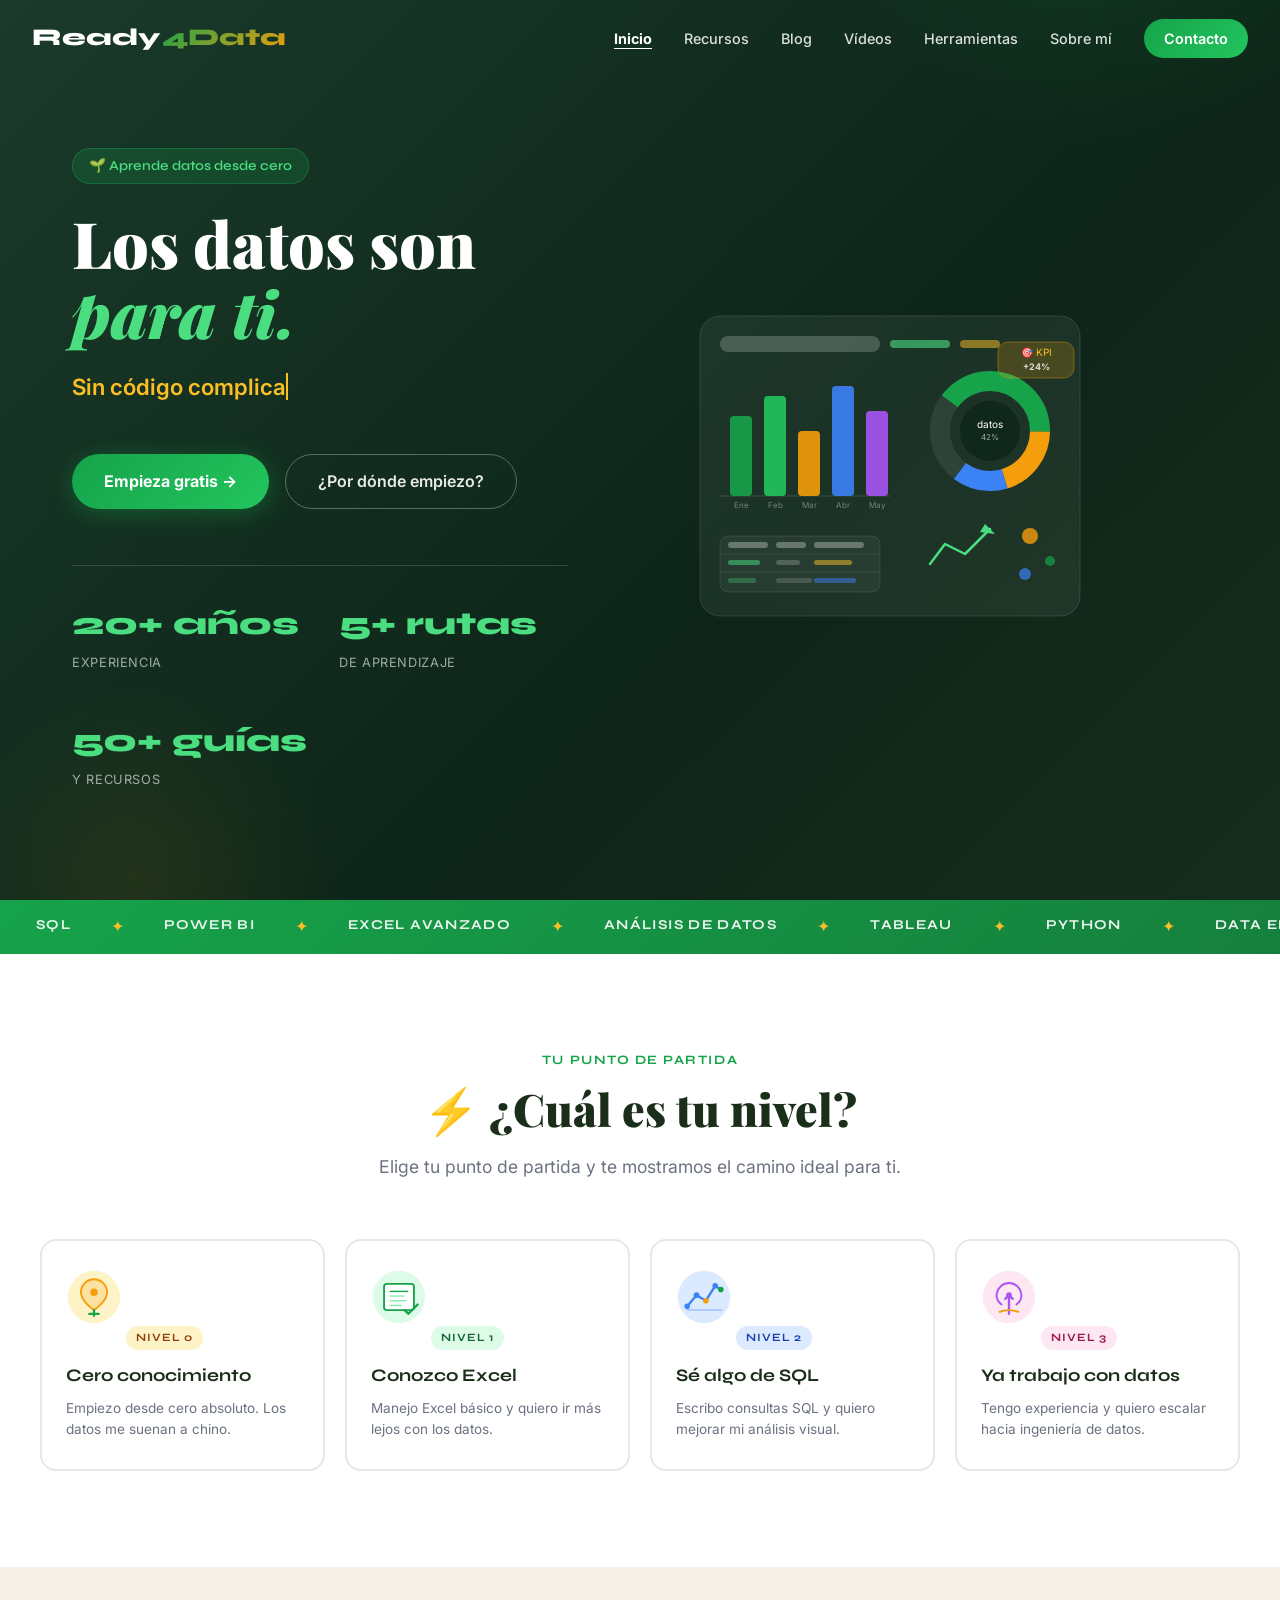
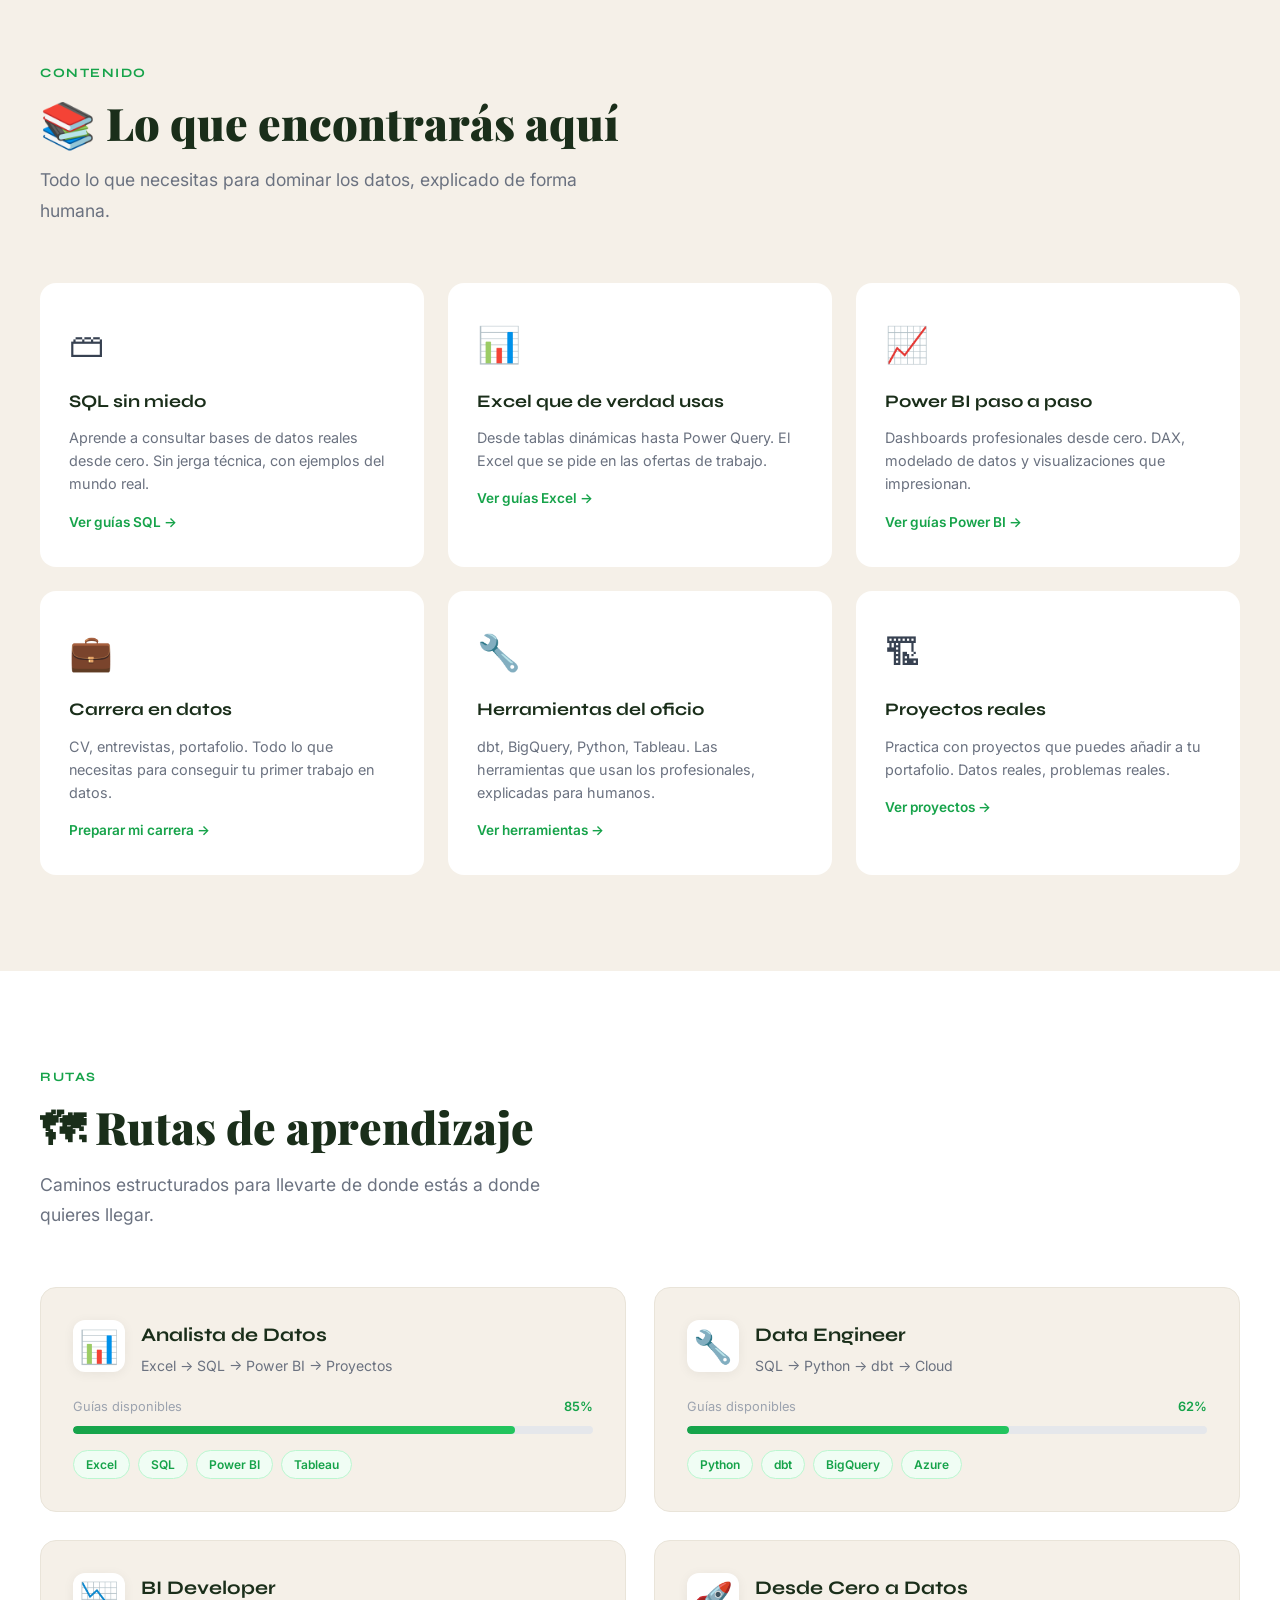
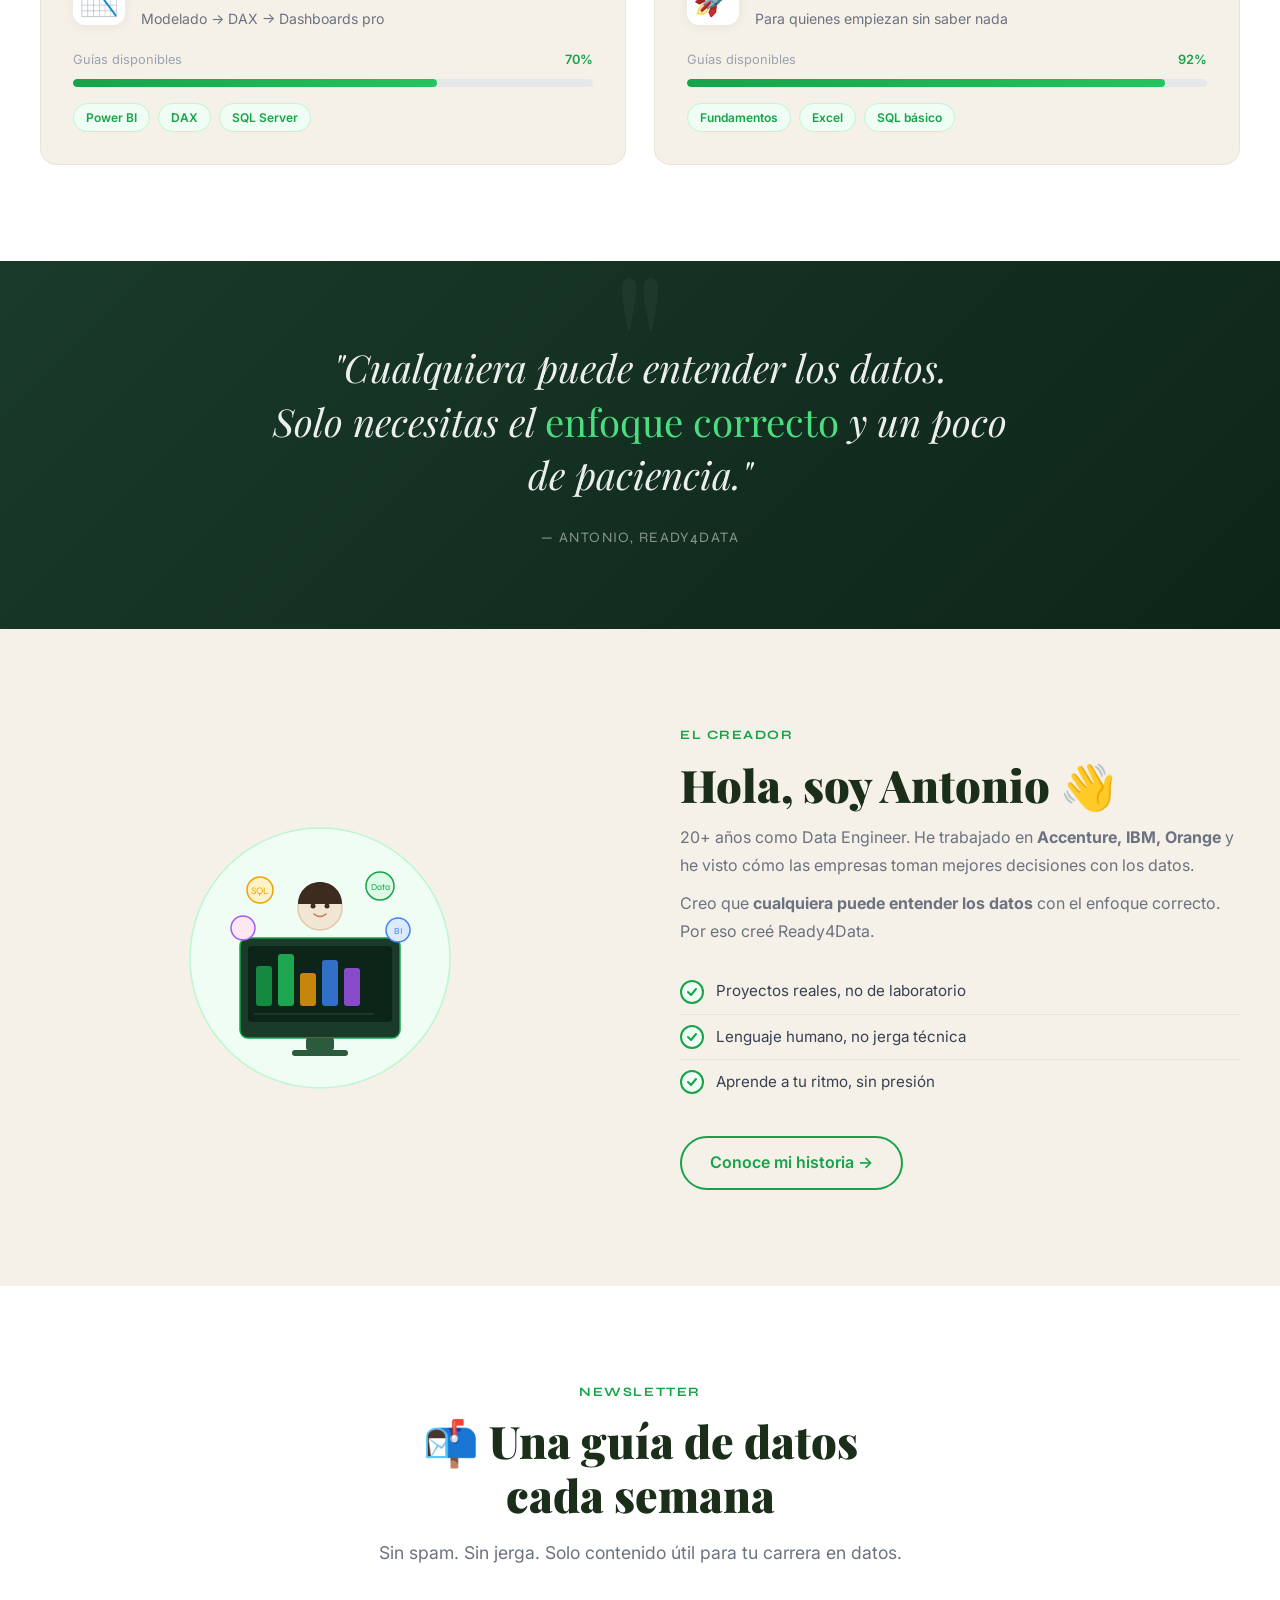
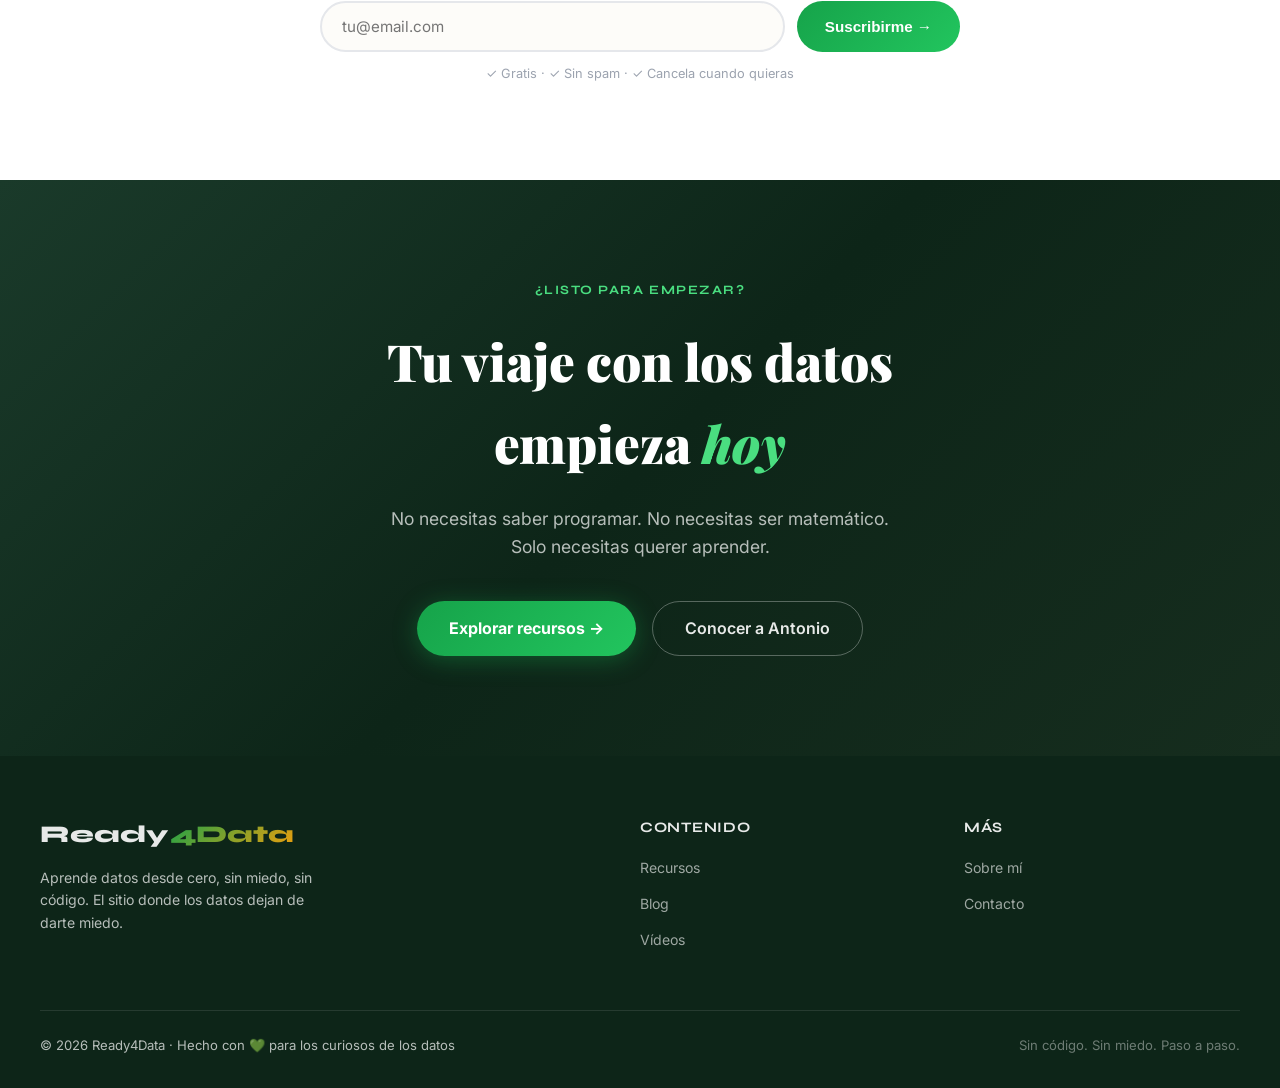
==== commit 551fbf4f: "Update: email y copyright 2026" ====
--- a/index.html
+++ b/index.html
@@ -866,7 +866,7 @@
       </div>
     </div>
     <div class="ft-bot">
-      <span>© 2025 Ready4Data · Hecho con &#128154; para los curiosos de los datos</span>
+      <span>© 2026 Ready4Data · Hecho con &#128154; para los curiosos de los datos</span>
       <span style="color:rgba(255,255,255,.4)">Sin código. Sin miedo. Paso a paso.</span>
     </div>
   </div>
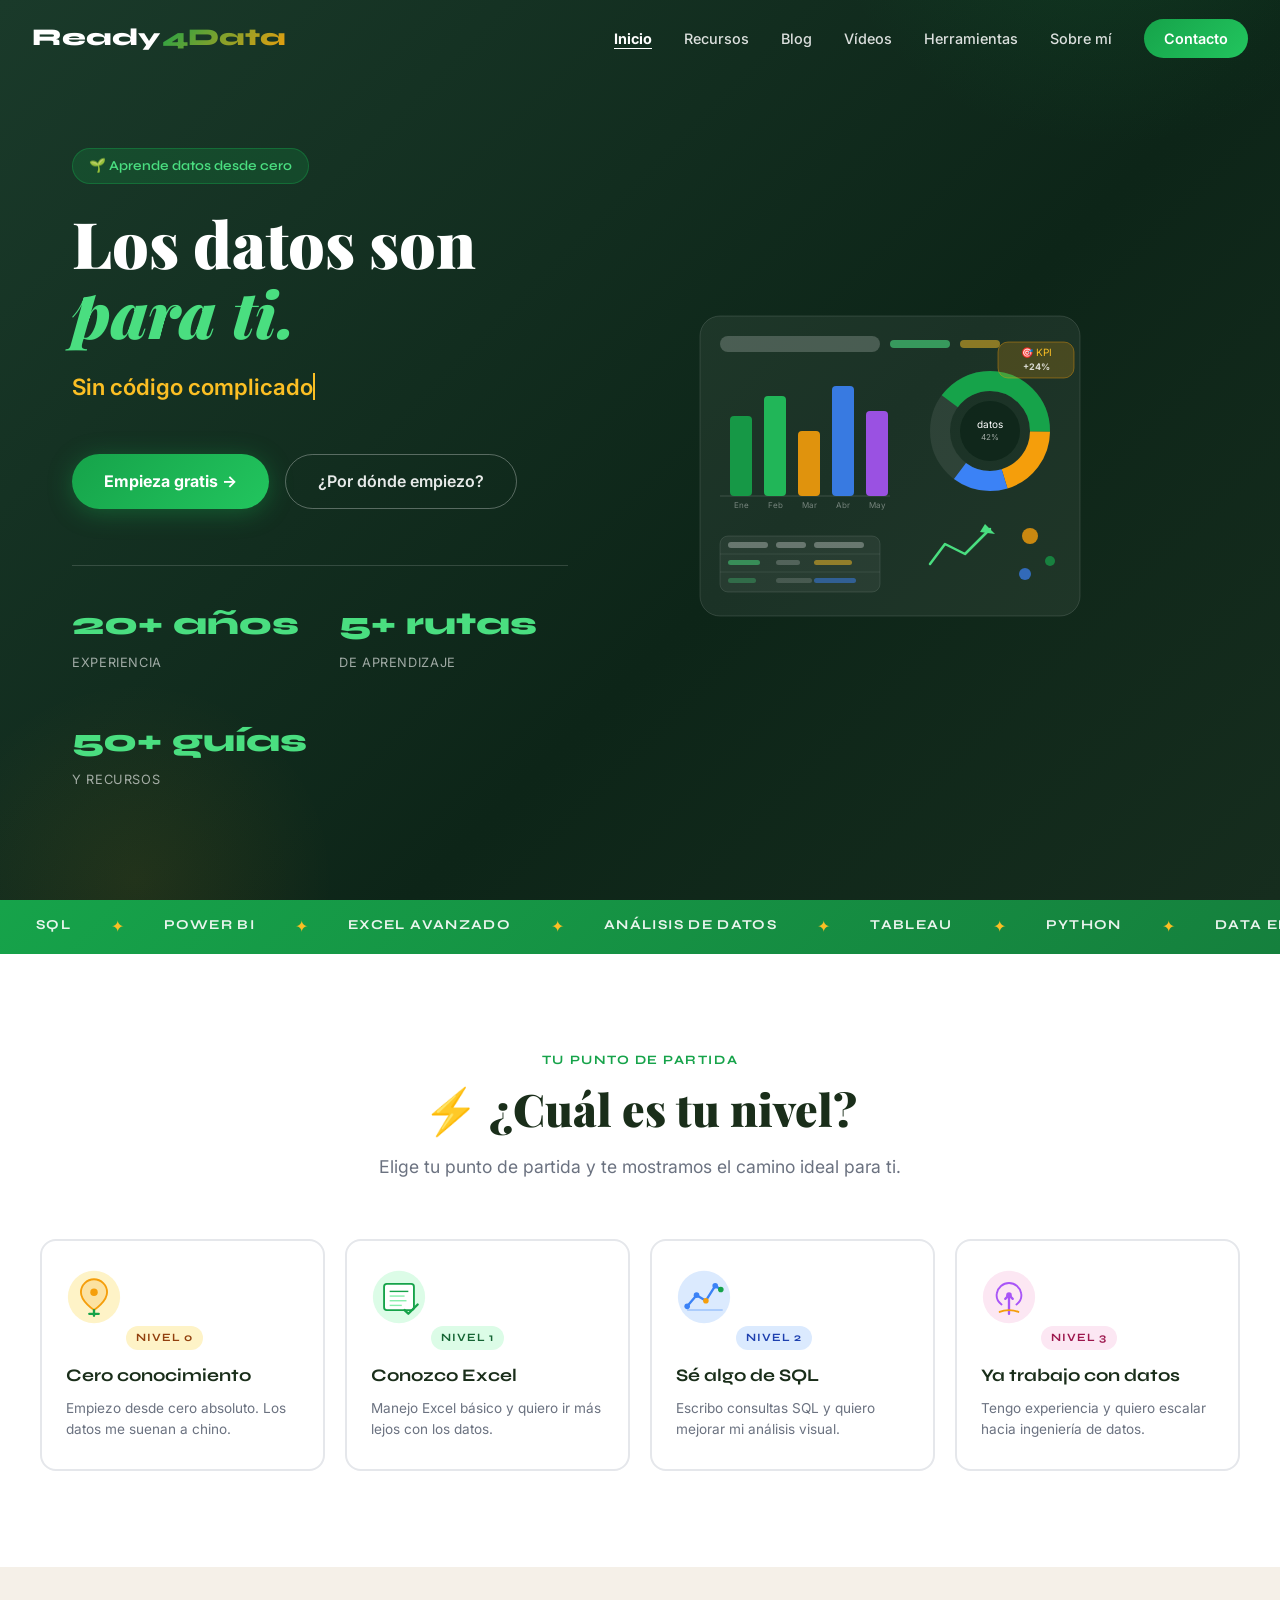
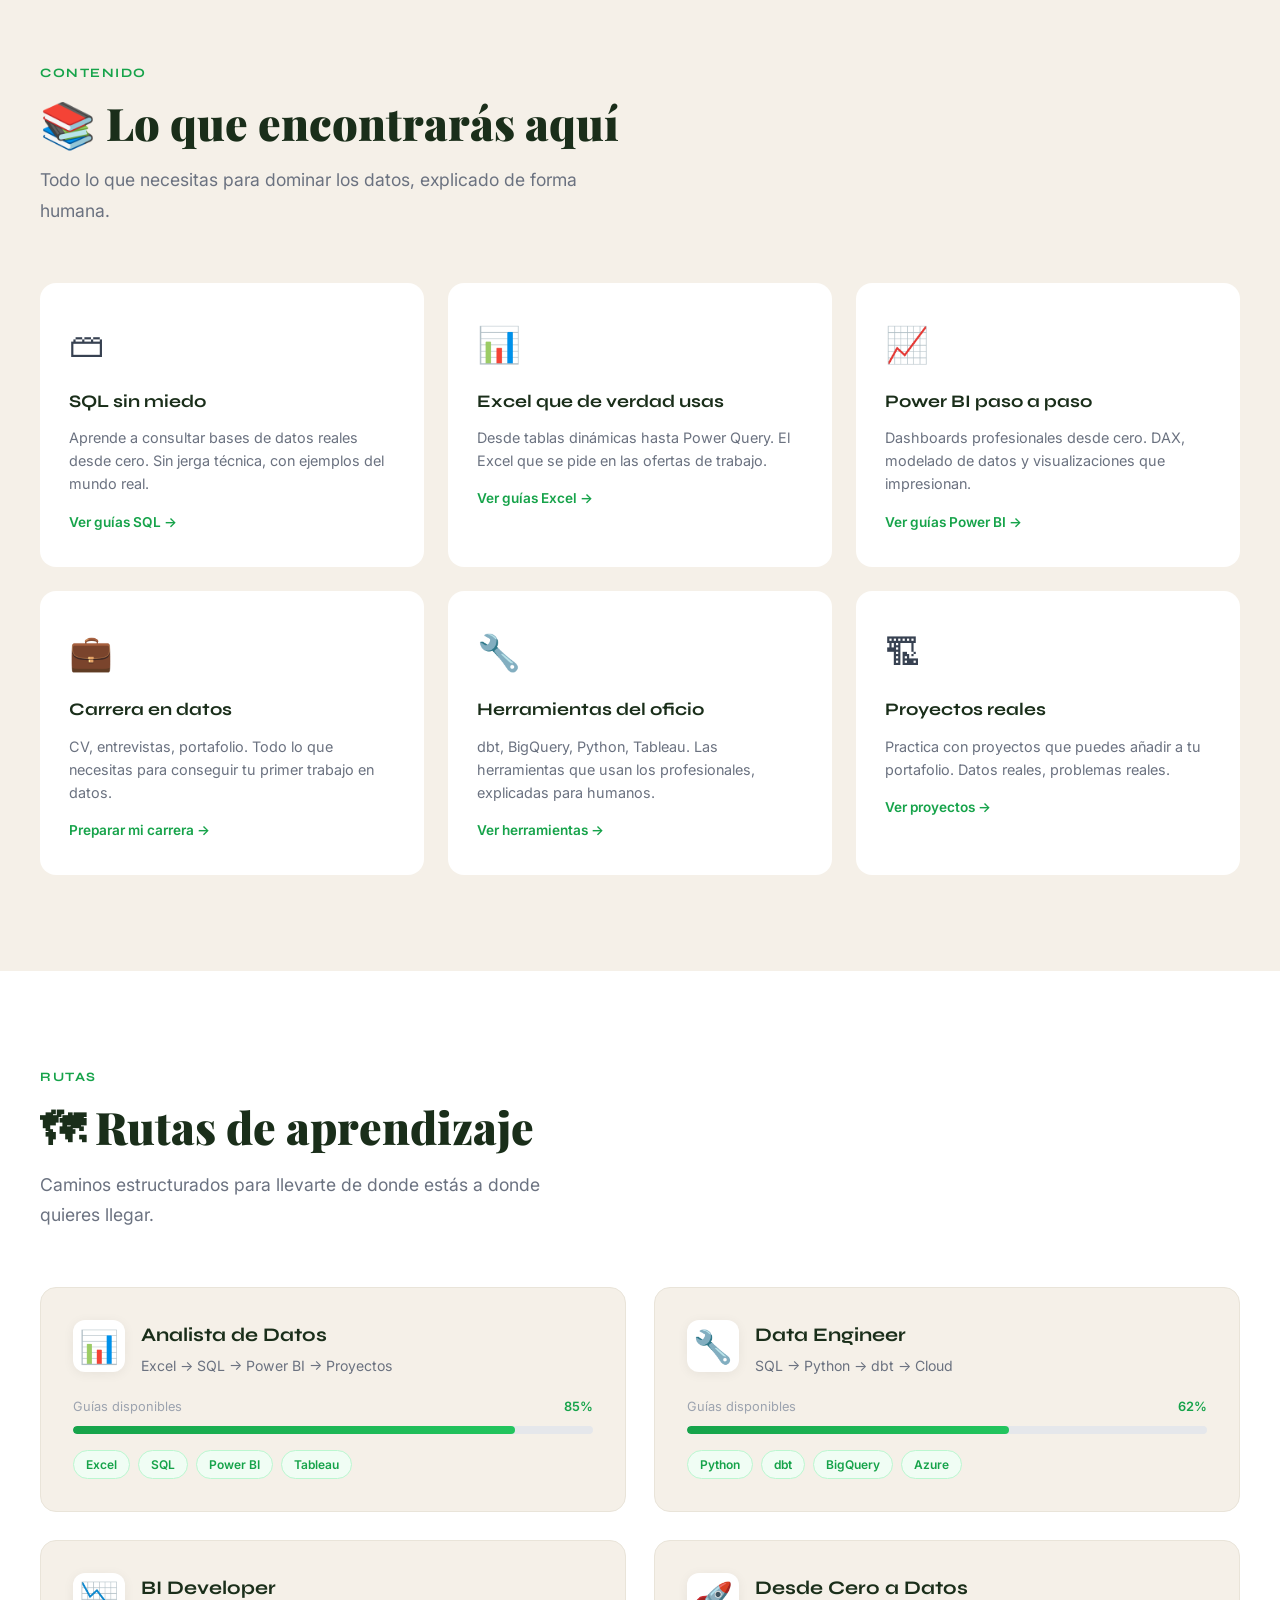
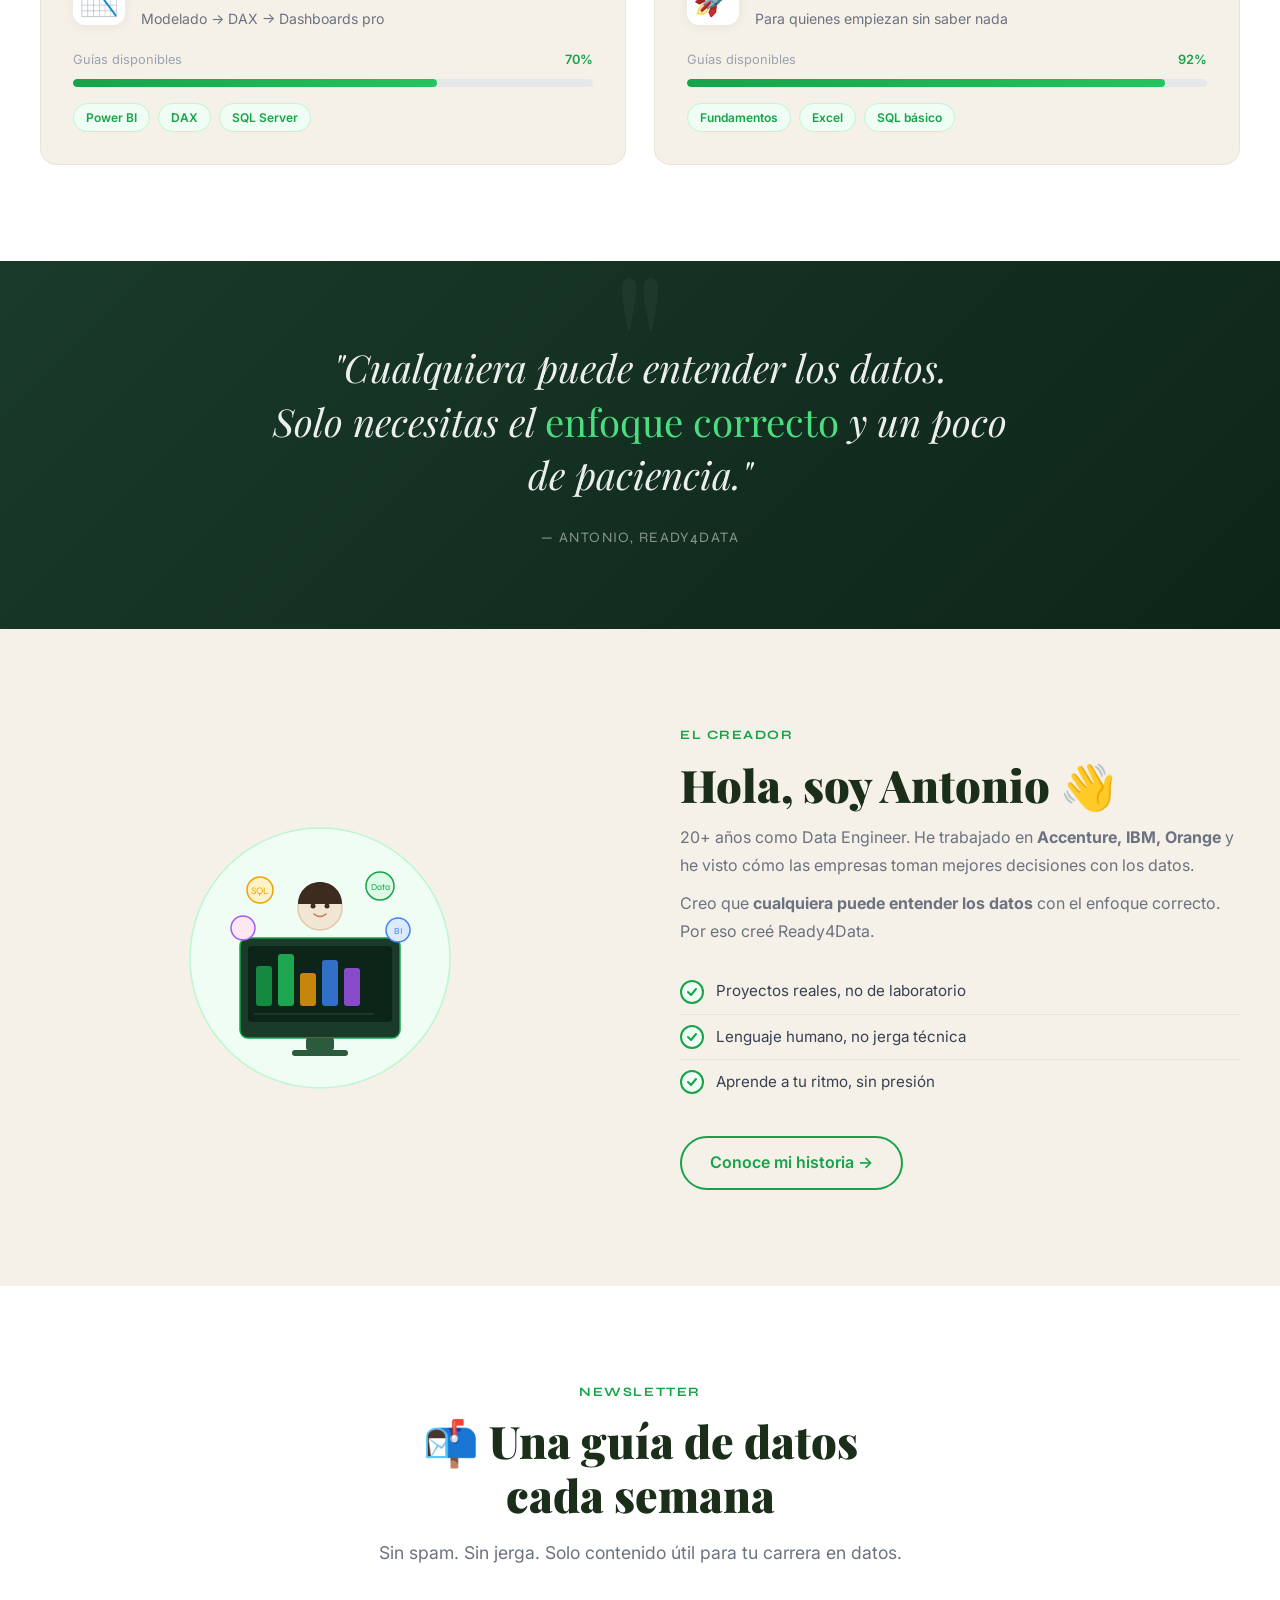
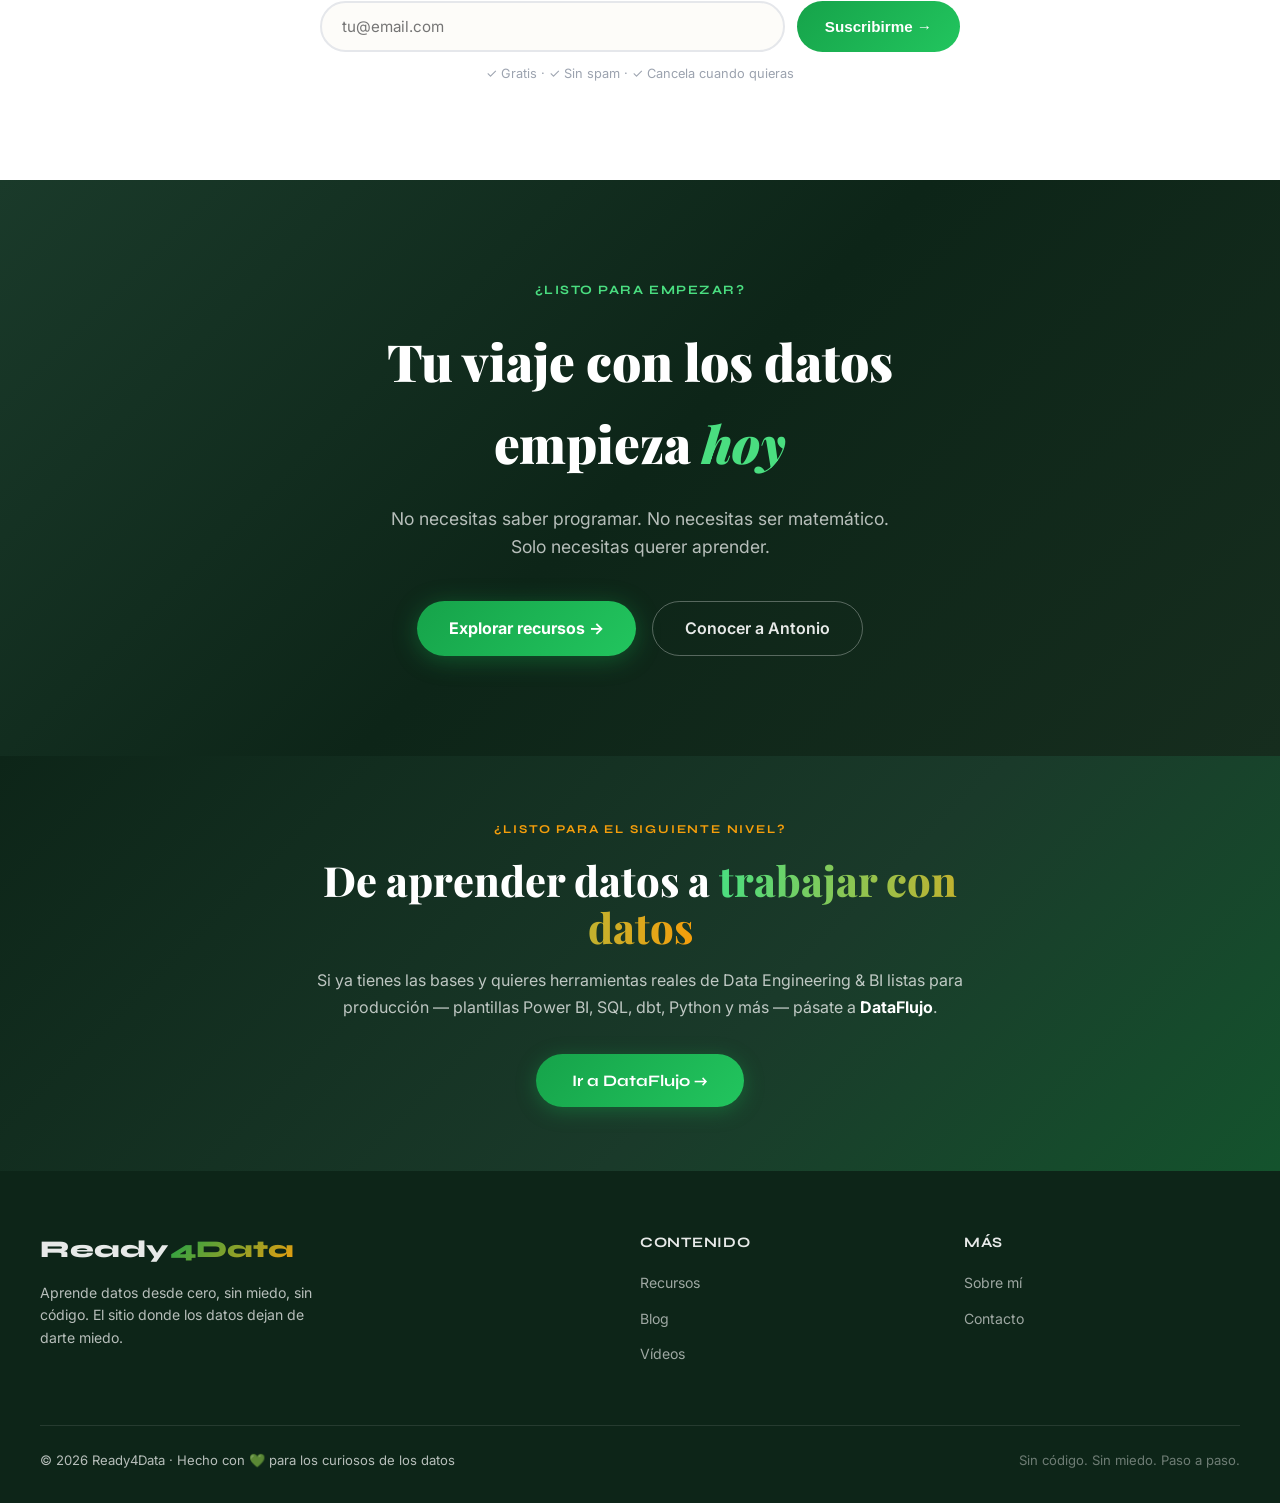
==== commit 651354e6: "Add: banner enlace a DataFlujo para usuarios avanzados" ====
--- a/index.html
+++ b/index.html
@@ -839,6 +839,16 @@
   </div>
 </section>
 
+<!-- Bridge DataFlujo -->
+<section style="background:linear-gradient(135deg,#0d2518 0%,#1a3a2a 60%,#14532d 100%);padding:4rem 2rem;text-align:center">
+  <div style="max-width:700px;margin:0 auto">
+    <p style="font-family:'Syne',sans-serif;font-size:.75rem;font-weight:700;letter-spacing:.15em;text-transform:uppercase;color:#f59e0b;margin-bottom:1rem">¿Listo para el siguiente nivel?</p>
+    <h2 style="font-family:'Playfair Display',serif;font-size:clamp(1.8rem,3.5vw,2.6rem);font-weight:800;color:#fff;line-height:1.15;margin-bottom:1rem">De aprender datos a <span style="background:linear-gradient(90deg,#4ade80,#f59e0b);-webkit-background-clip:text;-webkit-text-fill-color:transparent;background-clip:text">trabajar con datos</span></h2>
+    <p style="color:rgba(255,255,255,.72);font-size:1rem;line-height:1.7;margin-bottom:2rem">Si ya tienes las bases y quieres herramientas reales de Data Engineering & BI listas para producción — plantillas Power BI, SQL, dbt, Python y más — pásate a <strong style="color:#fff">DataFlujo</strong>.</p>
+    <a href="https://amorodiaz.github.io/dataflujo-web/" style="display:inline-block;background:linear-gradient(135deg,#16a34a,#22c55e);color:#fff;font-family:'Syne',sans-serif;font-weight:700;font-size:1rem;padding:14px 36px;border-radius:50px;text-decoration:none;box-shadow:0 4px 20px rgba(22,163,74,.4);transition:all .3s" onmouseover="this.style.transform='translateY(-2px)';this.style.boxShadow='0 8px 28px rgba(22,163,74,.55)'" onmouseout="this.style.transform='';this.style.boxShadow='0 4px 20px rgba(22,163,74,.4)'">Ir a DataFlujo →</a>
+  </div>
+</section>
+
 <!-- Footer -->
 <footer id="main-footer">
   <div class="ft-in">
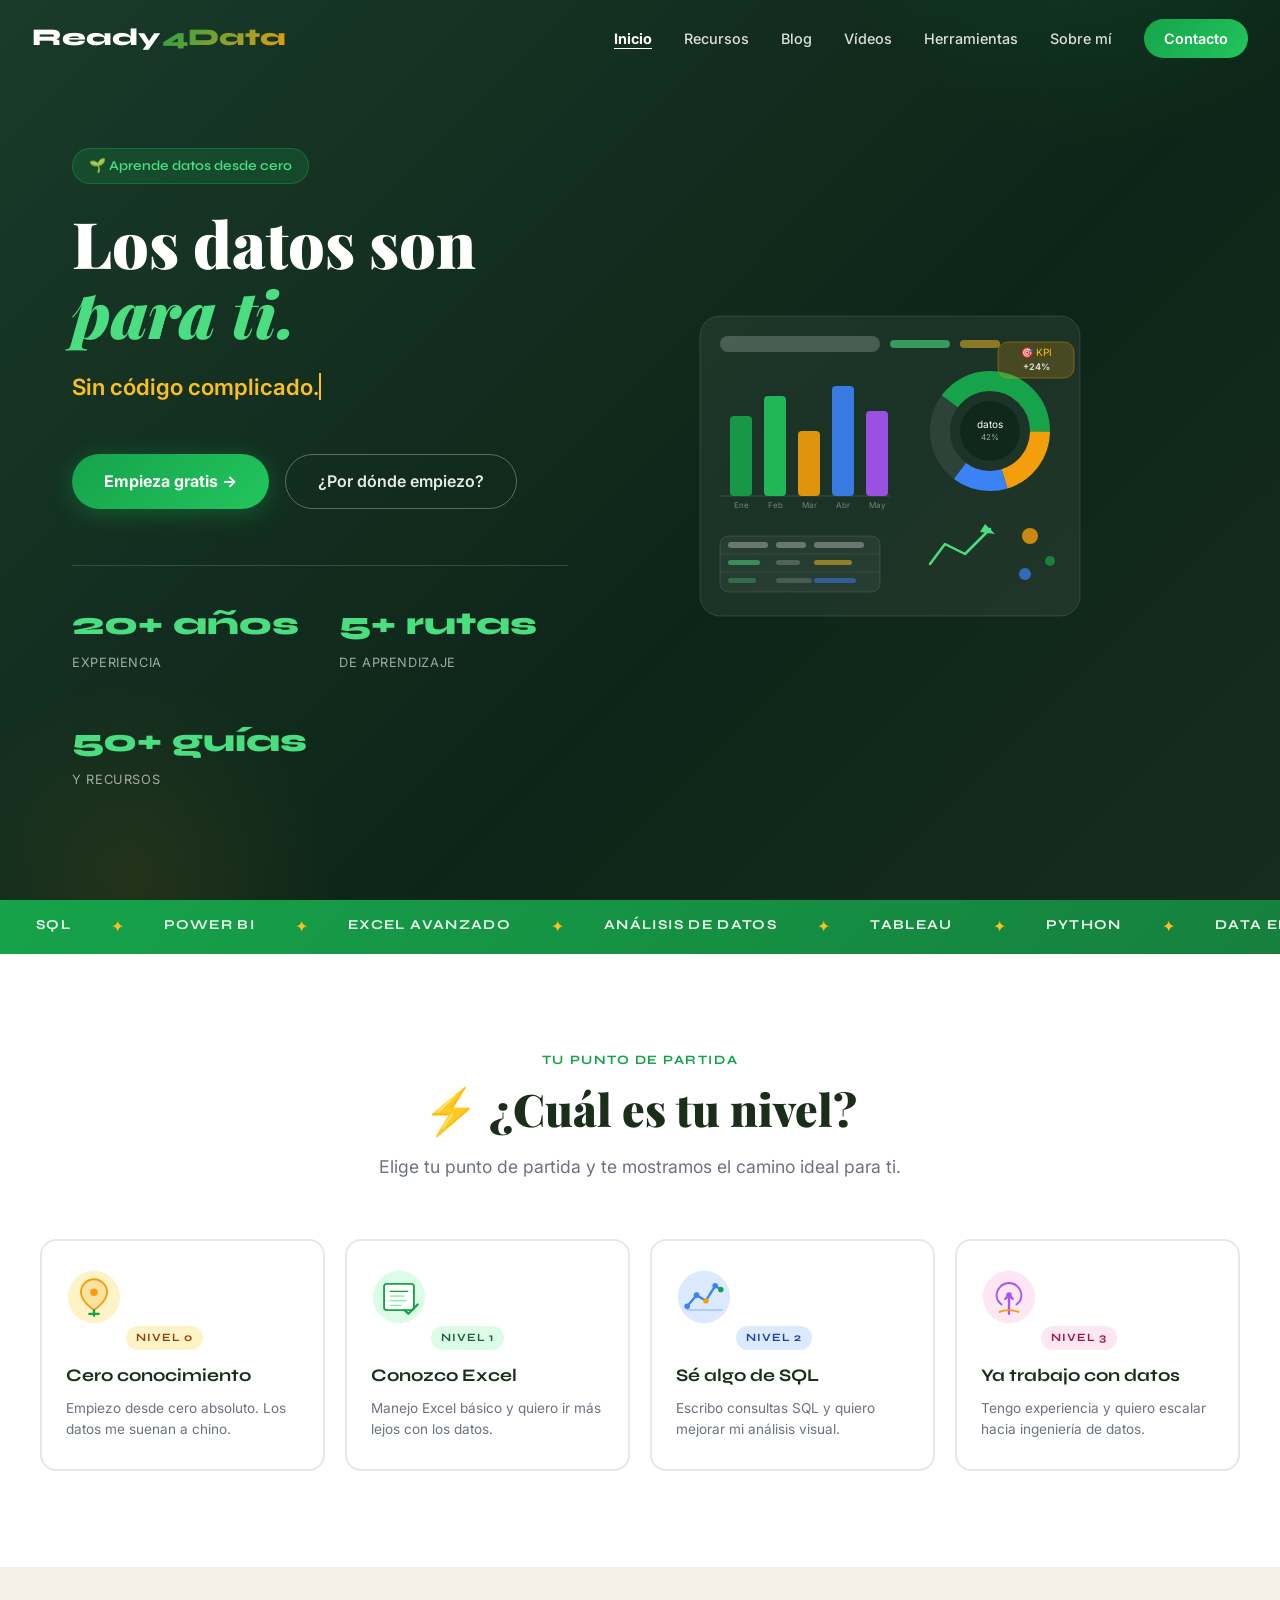
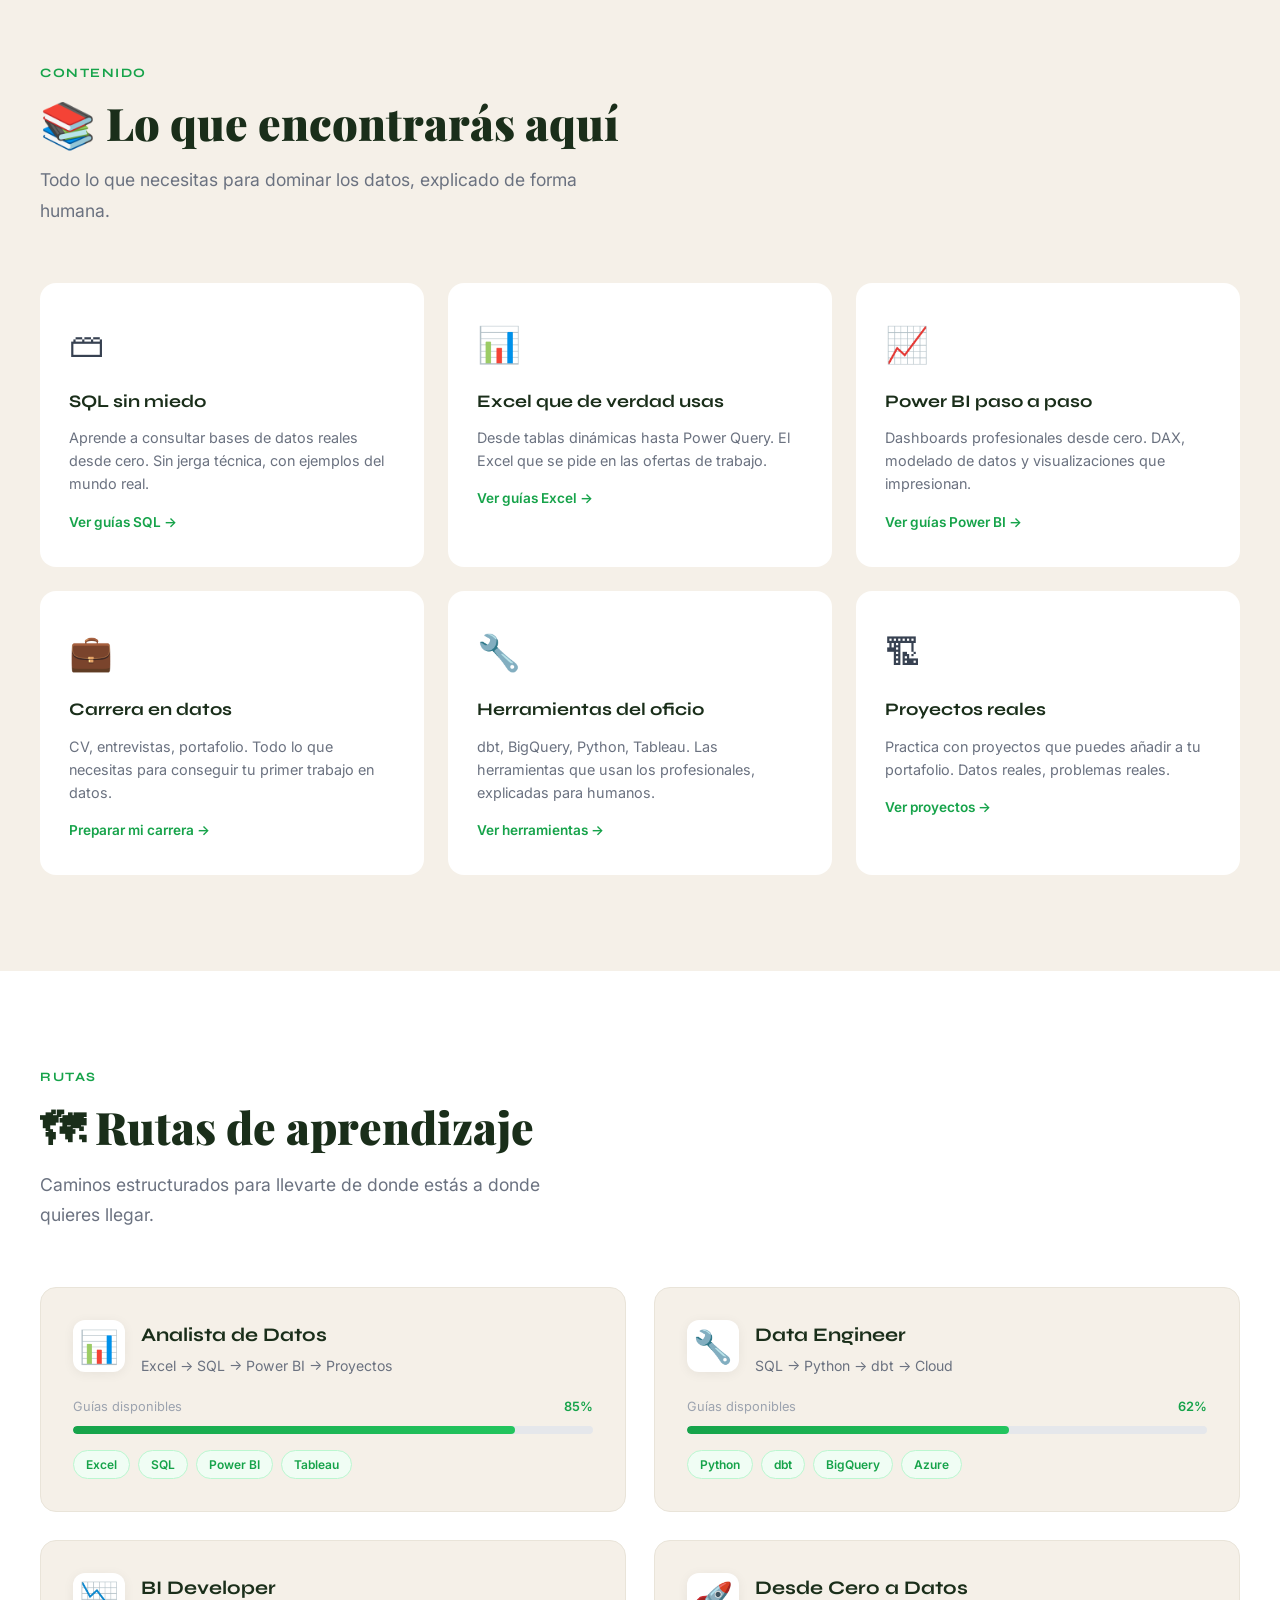
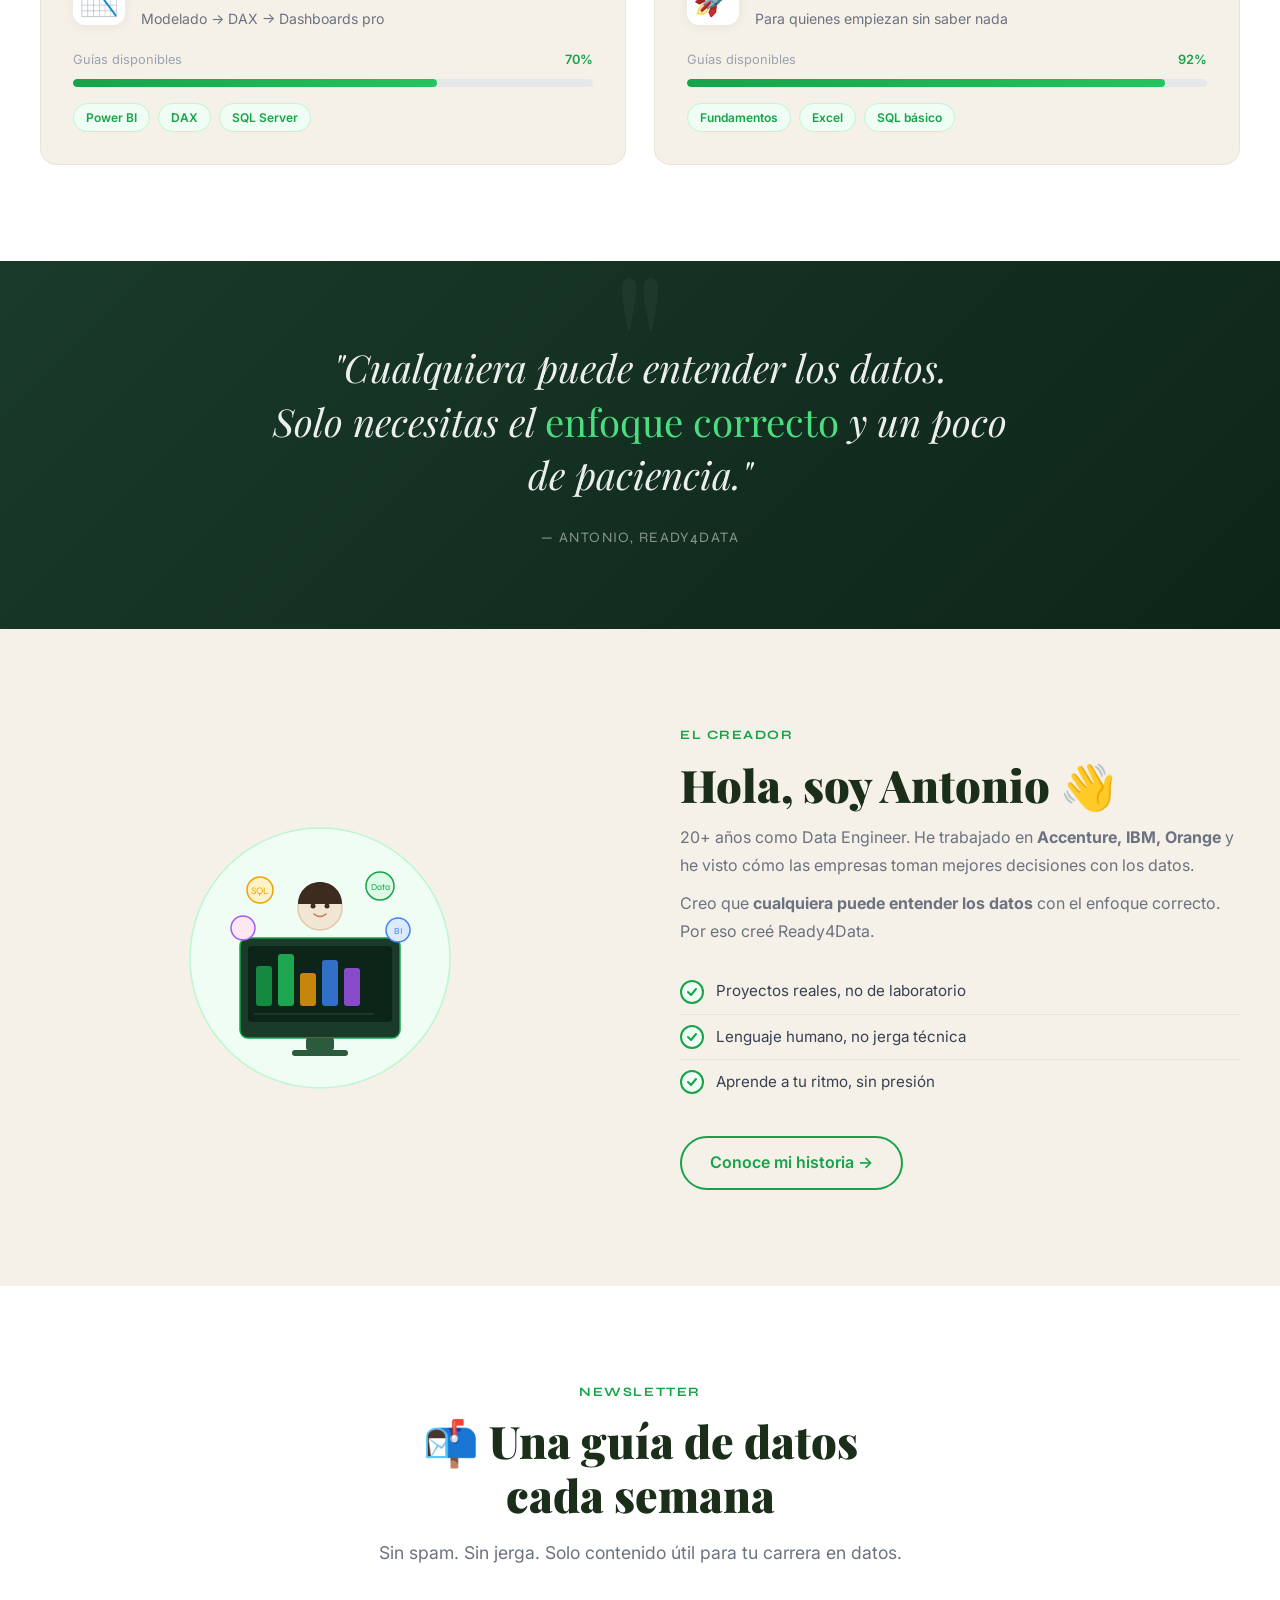
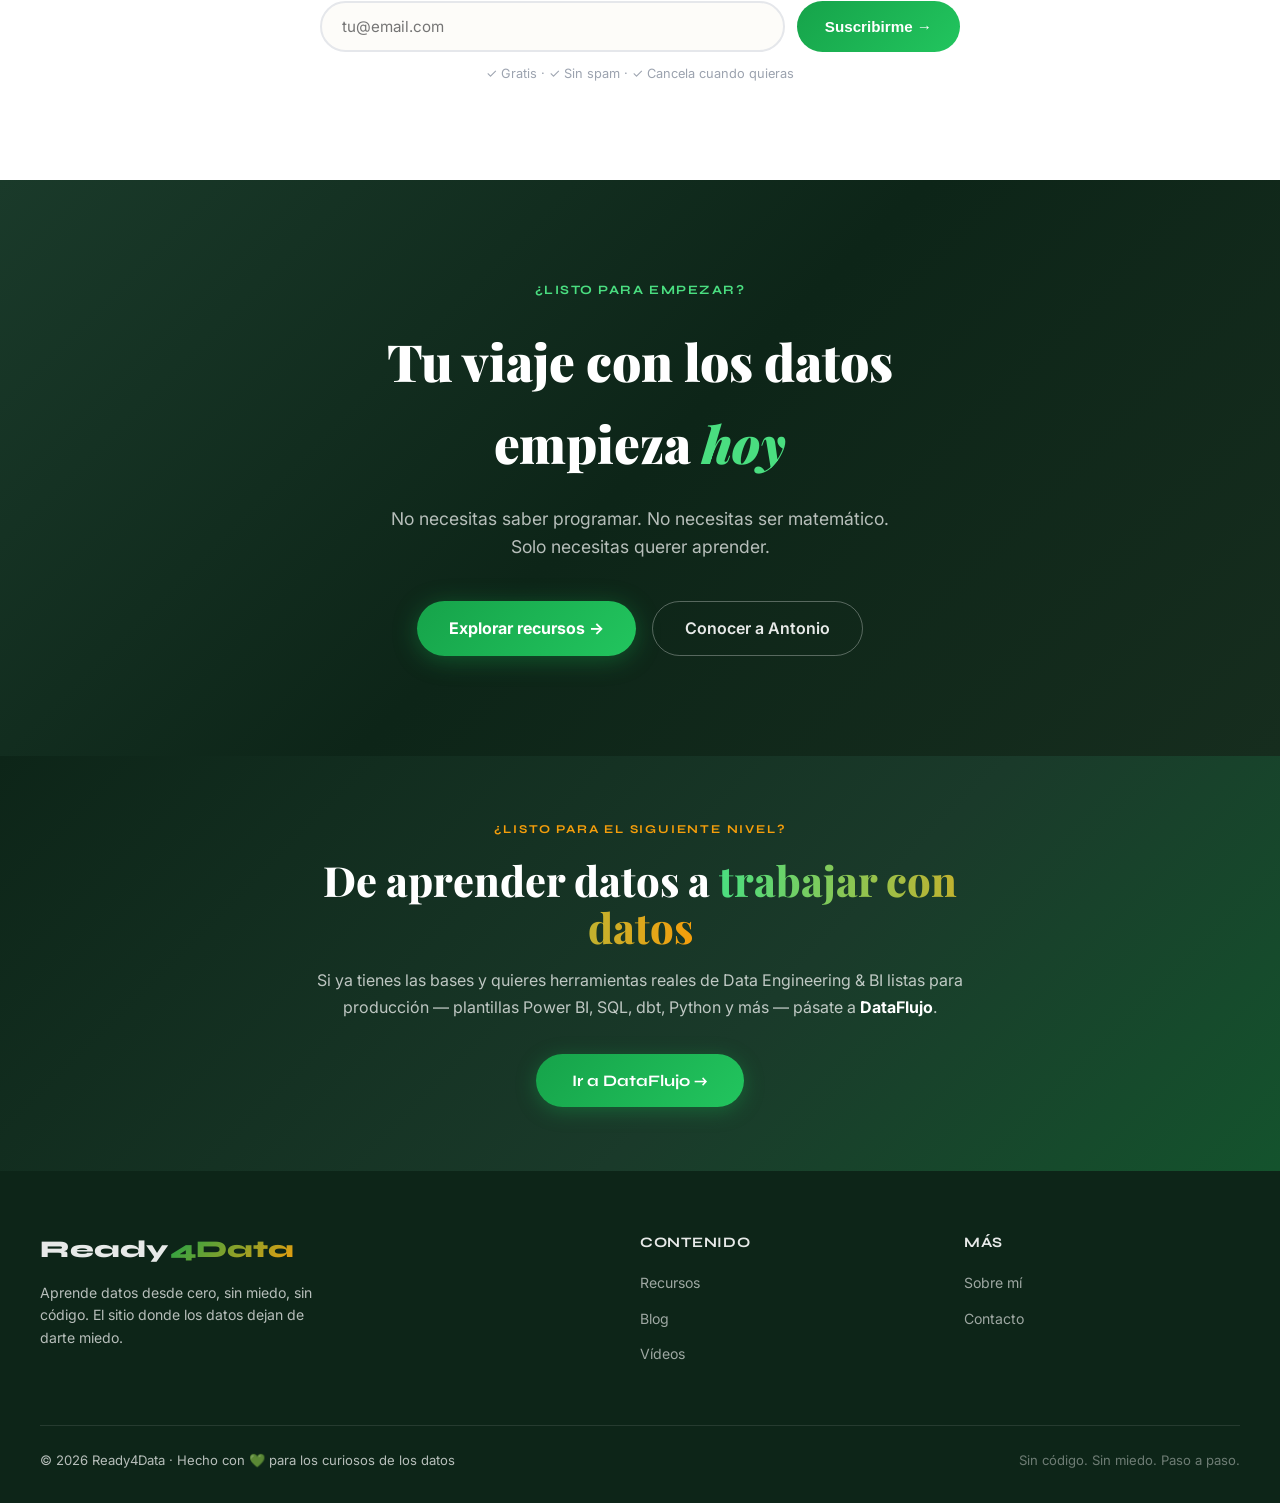
==== commit 56028aa4: "Fix: todos los formularios newsletter con Formspree real" ====
--- a/index.html
+++ b/index.html
@@ -809,7 +809,7 @@
       <div class="sec-lbl">Newsletter</div>
       <h2 class="sec-ttl">&#128236; Una guía de datos<br>cada semana</h2>
       <p class="sec-sub" style="margin:0 auto">Sin spam. Sin jerga. Solo contenido útil para tu carrera en datos.</p>
-      <form class="nl-form" id="nl-form" action="https://formspree.io/f/FORMSPREE_DATABYNU_AQUI" method="POST">
+      <form class="nl-form" id="nl-form" action="https://formspree.io/f/mpqkqzaw" method="POST">
         <input type="email" name="email" id="nl-email" class="nl-inp" placeholder="tu@email.com" required>
         <button type="submit" class="nl-btn">Suscribirme →</button>
       </form>
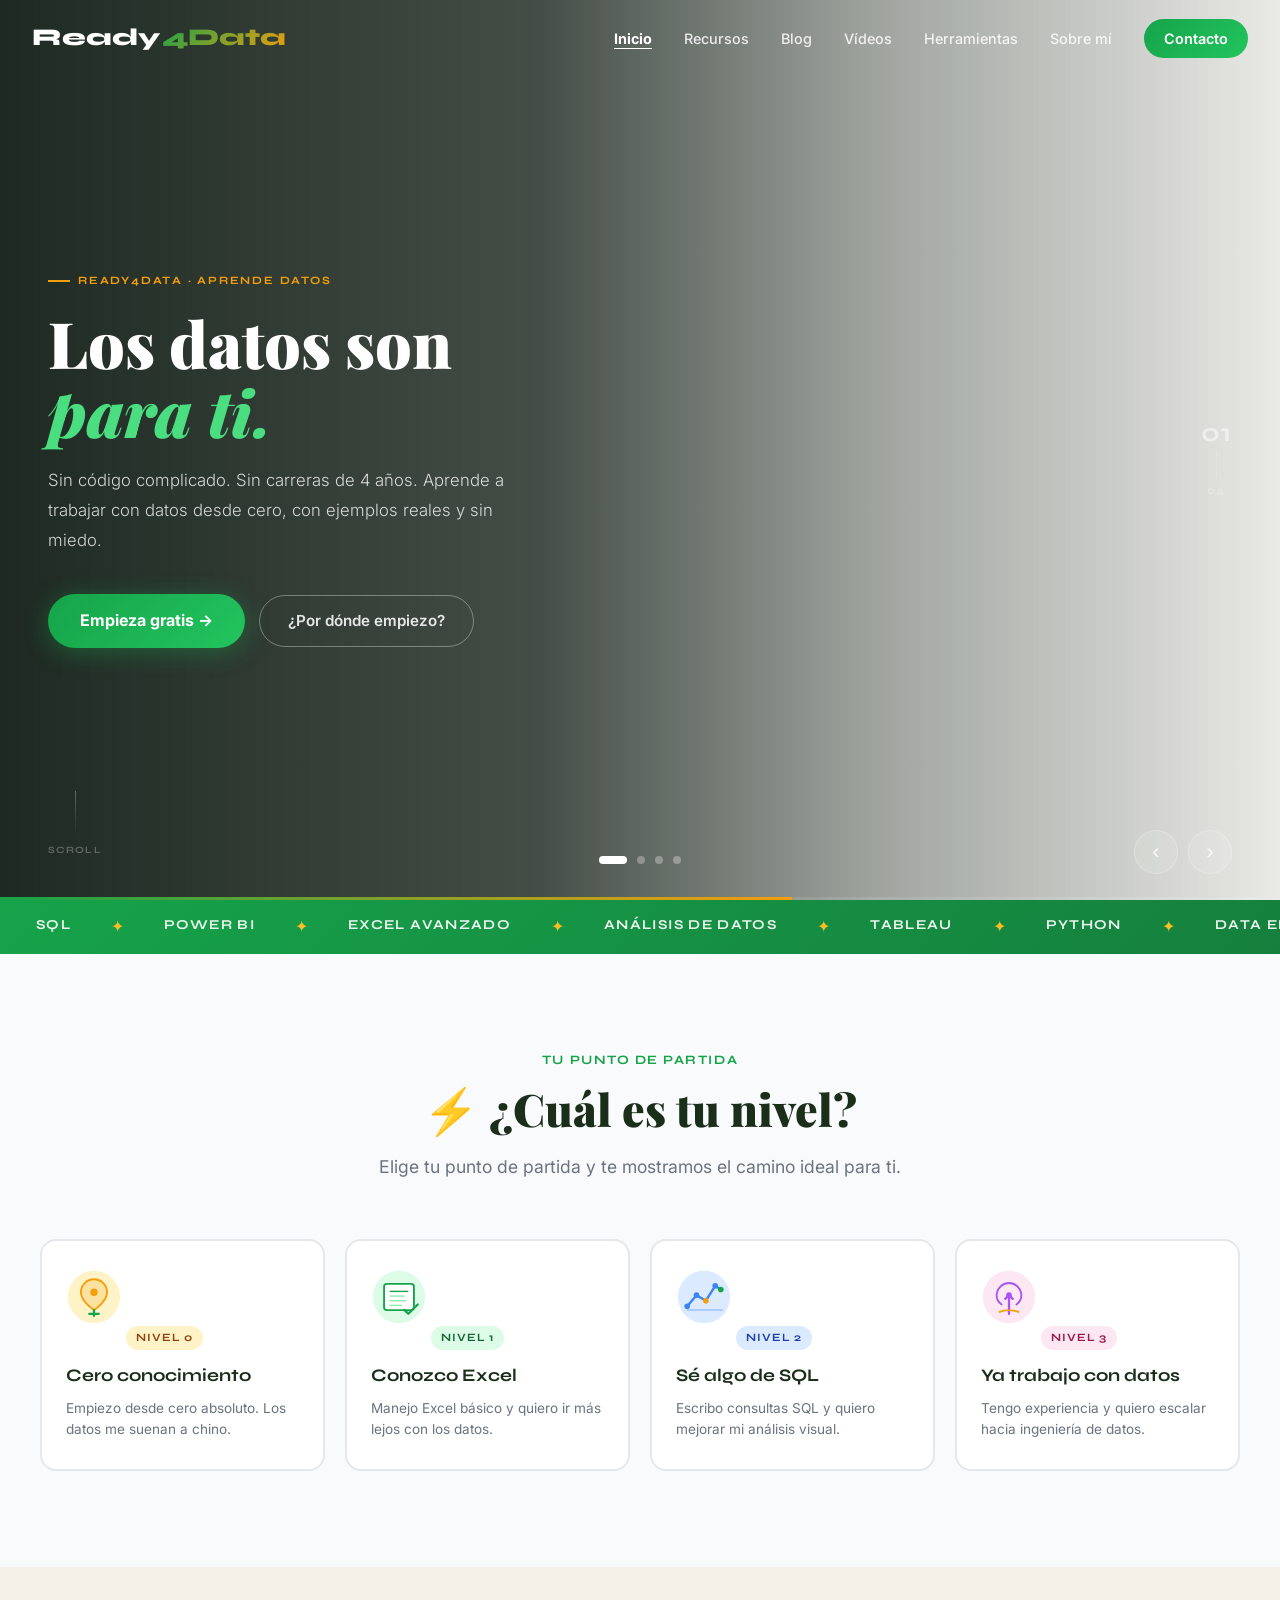
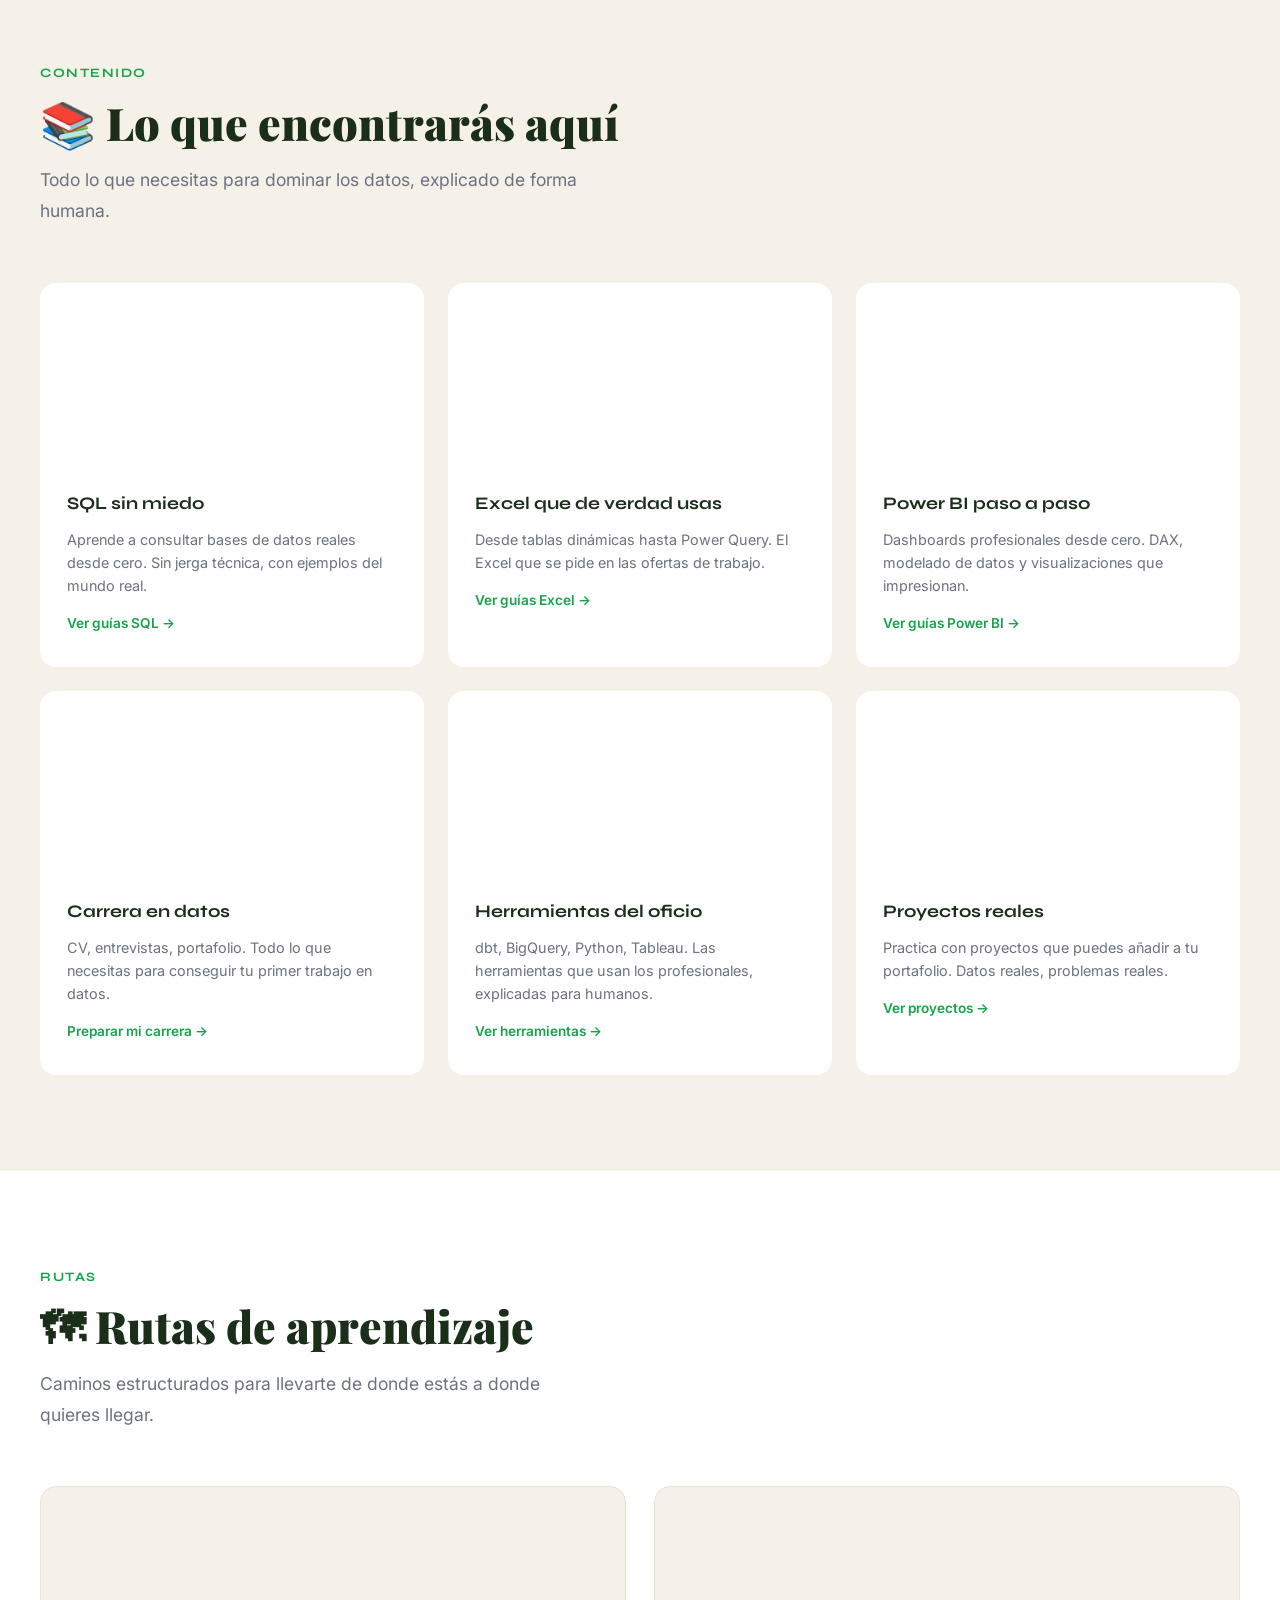
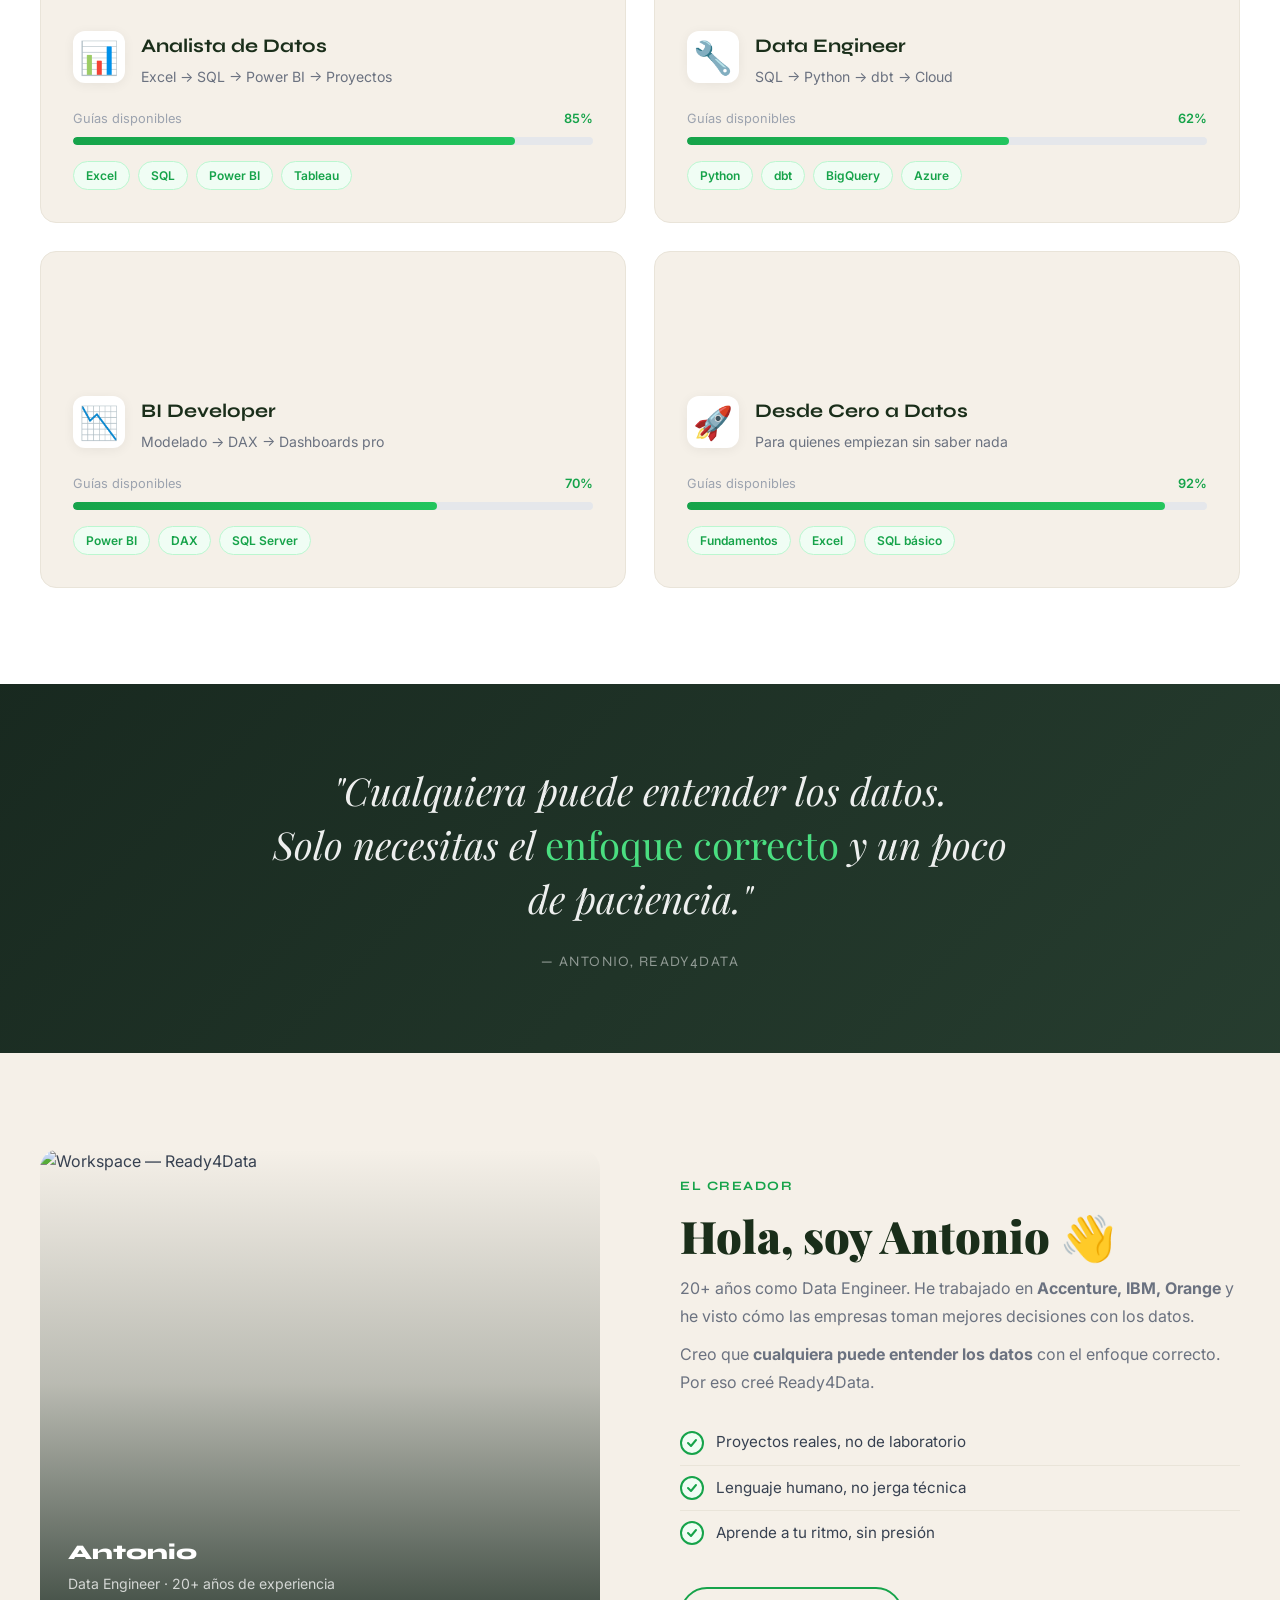
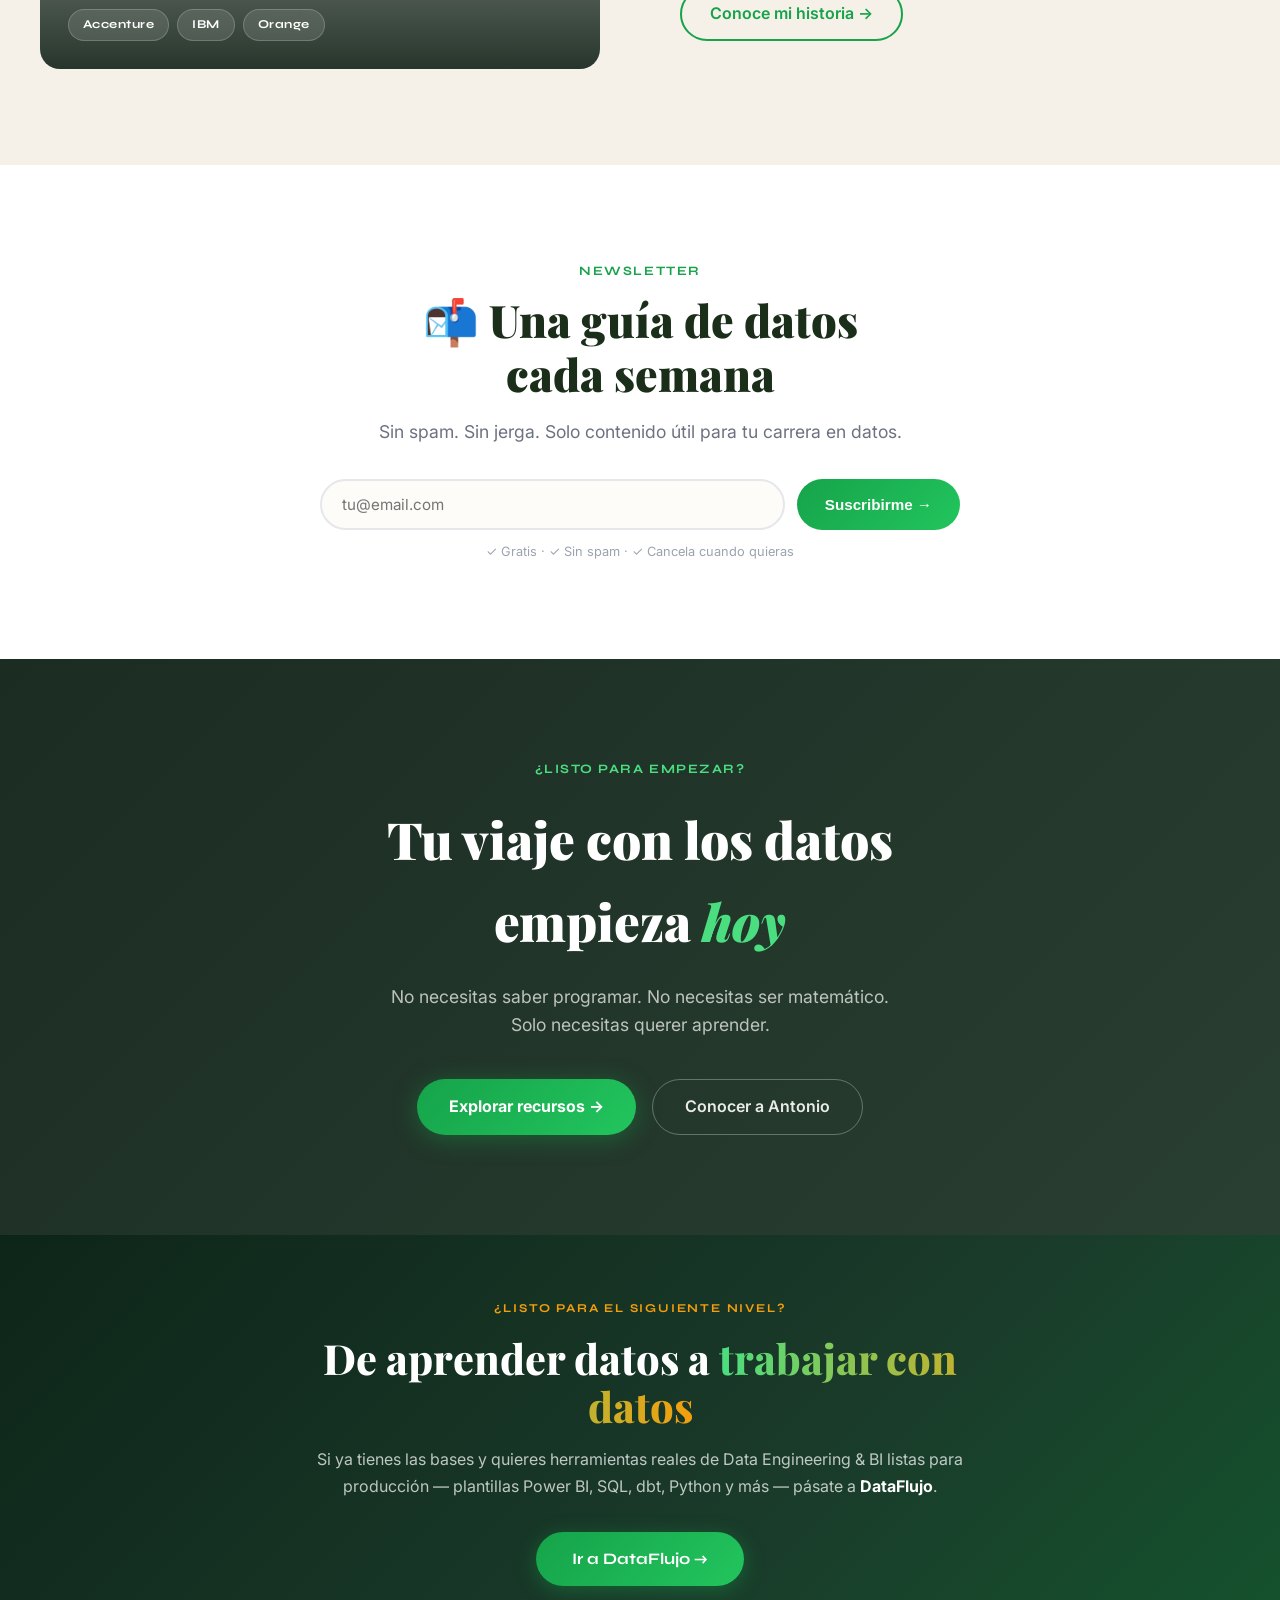
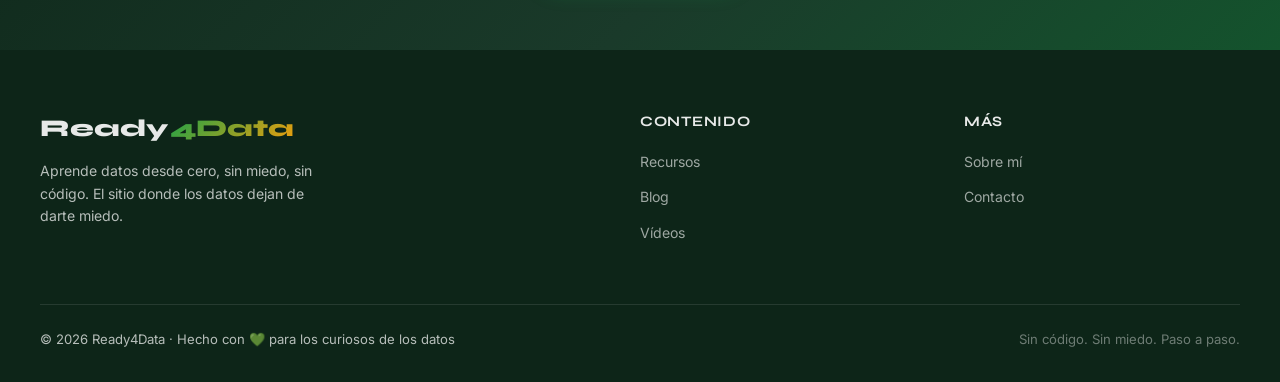
==== commit bdc58902: "Add photo sliders, professional redesign and tool cards upgrade" ====
--- a/index.html
+++ b/index.html
@@ -251,27 +251,59 @@
     #mob-nav.open{display:flex}
     #mob-nav a{color:rgba(255,255,255,.9);font-family:'Syne',sans-serif;font-size:1.5rem;font-weight:700}
     #mob-close{position:absolute;top:24px;right:32px;color:white;font-size:1.8rem;cursor:pointer;background:none;border:none}
-    #hero{min-height:100vh;background:linear-gradient(135deg,#1a3a2a 0%,#0d2518 60%,#162d1e 100%);display:flex;align-items:center;padding:120px 32px 80px;position:relative;overflow:hidden}
-    #hero::before{content:'';position:absolute;top:-50%;right:-10%;width:600px;height:600px;background:radial-gradient(circle,rgba(22,163,74,.15) 0%,transparent 70%);pointer-events:none}
-    #hero::after{content:'';position:absolute;bottom:-20%;left:-5%;width:400px;height:400px;background:radial-gradient(circle,rgba(245,158,11,.08) 0%,transparent 70%);pointer-events:none}
-    .hero-inner{max-width:1200px;margin:0 auto;display:grid;grid-template-columns:1fr 1fr;gap:80px;align-items:center;width:100%}
-    .hero-badge{display:inline-flex;align-items:center;gap:8px;background:rgba(22,163,74,.2);border:1px solid rgba(22,163,74,.4);color:#4ade80;padding:6px 16px;border-radius:50px;font-size:.85rem;font-weight:600;font-family:'Syne',sans-serif;margin-bottom:24px}
-    .hero-h1{font-family:'Playfair Display',serif;font-size:clamp(2.8rem,5vw,4.5rem);font-weight:900;color:#fff;line-height:1.1;margin-bottom:20px}
-    .hero-h1 em{font-style:italic;color:#4ade80}
-    .hero-tw{font-size:1.4rem;color:rgba(255,255,255,.8);font-weight:300;margin-bottom:40px;min-height:2em}
-    #tw-el{color:#fbbf24;font-weight:600;border-right:2px solid #fbbf24;animation:blink .8s infinite}
-    @keyframes blink{0%,100%{opacity:1}50%{opacity:0}}
-    .hero-btns{display:flex;gap:16px;flex-wrap:wrap;margin-bottom:56px}
-    .btn-p{background:linear-gradient(135deg,#16a34a,#22c55e);color:white;padding:14px 32px;border-radius:50px;font-weight:700;font-size:1rem;display:inline-flex;align-items:center;gap:8px;box-shadow:0 4px 24px rgba(22,163,74,.4);transition:var(--tr)}
+    #hero{position:relative;height:100vh;min-height:600px;overflow:hidden}
+
+    /* ── Background image layers ── */
+    .hs-bg{position:absolute;inset:0;z-index:0;opacity:0;transition:opacity 1.2s ease}
+    .hs-bg.hs-active{opacity:1}
+    .hs-img{position:absolute;inset:-6%;background-size:cover;background-position:center;will-change:transform;transform:scale(1)}
+
+    /* ── Gradient overlay (dark left → photo visible right) ── */
+    .hs-overlay{position:absolute;inset:0;z-index:1;background:linear-gradient(90deg,rgba(5,18,10,.90) 0%,rgba(5,18,10,.75) 42%,rgba(5,18,10,.38) 68%,rgba(5,18,10,.08) 100%)}
+
+    /* ── Content ── */
+    .hs-content{position:absolute;inset:0;z-index:2;display:flex;align-items:center;padding:120px 48px 100px}
+    .hs-slides-wrap{max-width:1200px;margin:0 auto;width:100%;position:relative;min-height:320px}
+    .hs-slide{position:absolute;inset:0;display:flex;flex-direction:column;justify-content:center;opacity:0;pointer-events:none;max-width:600px}
+    .hs-slide.hs-active{opacity:1;pointer-events:auto}
+    .hs-tag{font-family:'Syne',sans-serif;font-size:.7rem;font-weight:700;letter-spacing:.16em;text-transform:uppercase;color:#f59e0b;margin-bottom:18px;display:flex;align-items:center;gap:8px}
+    .hs-tag::before{content:'';display:block;width:22px;height:2px;background:#f59e0b;flex-shrink:0}
+    .hs-h1{font-family:'Playfair Display',serif;font-size:clamp(2.6rem,5vw,4.4rem);font-weight:900;color:#fff;line-height:1.08;margin-bottom:20px}
+    .hs-h1 em{font-style:italic;color:#4ade80}
+    .hs-sub{font-size:1.05rem;color:rgba(255,255,255,.8);line-height:1.78;margin-bottom:38px;max-width:490px;font-weight:300}
+    .hs-btns{display:flex;gap:14px;flex-wrap:wrap;align-items:center}
+    .hs-btn-ghost{color:rgba(255,255,255,.88);padding:13px 28px;border-radius:50px;font-weight:600;border:1.5px solid rgba(255,255,255,.35);display:inline-flex;align-items:center;gap:8px;transition:all .3s;font-size:.95rem;text-decoration:none;font-family:'Inter',sans-serif}
+    .hs-btn-ghost:hover{background:rgba(255,255,255,.12);border-color:rgba(255,255,255,.65)}
+
+    /* ── Slide counter ── */
+    .hs-counter{position:absolute;top:50%;right:0;transform:translateY(-50%);display:flex;flex-direction:column;align-items:center;gap:4px;font-family:'Syne',sans-serif;color:rgba(255,255,255,.25);font-size:.7rem;font-weight:700;letter-spacing:.1em}
+    .hs-counter-cur{font-size:1.6rem;color:rgba(255,255,255,.5);line-height:1}
+    .hs-counter-sep{width:1px;height:28px;background:rgba(255,255,255,.18)}
+
+    /* ── Navigation dots ── */
+    .hs-nav{position:absolute;bottom:36px;left:50%;transform:translateX(-50%);display:flex;gap:10px;z-index:10}
+    .hs-dot{width:8px;height:8px;border-radius:50%;background:rgba(255,255,255,.3);border:none;cursor:pointer;padding:0;transition:all .35s cubic-bezier(.4,0,.2,1)}
+    .hs-dot.hs-active{background:#fff;width:28px;border-radius:4px}
+
+    /* ── Arrows ── */
+    .hs-arrows{position:absolute;bottom:26px;right:48px;display:flex;gap:10px;z-index:10}
+    .hs-arr{width:44px;height:44px;border-radius:50%;background:rgba(255,255,255,.1);border:1px solid rgba(255,255,255,.22);color:rgba(255,255,255,.82);font-size:1.4rem;cursor:pointer;display:flex;align-items:center;justify-content:center;transition:all .2s;font-family:sans-serif;line-height:1}
+    .hs-arr:hover{background:rgba(255,255,255,.2);border-color:rgba(255,255,255,.5)}
+
+    /* ── Progress bar ── */
+    .hs-progress{position:absolute;bottom:0;left:0;right:0;height:3px;background:rgba(255,255,255,.1);z-index:10}
+    .hs-bar{height:100%;background:linear-gradient(90deg,#16a34a,#f59e0b);width:0%;transform-origin:left}
+
+    /* ── Scroll hint ── */
+    .hs-scroll-hint{position:absolute;bottom:42px;left:48px;display:flex;flex-direction:column;align-items:center;gap:8px;z-index:10;font-family:'Syne',sans-serif;font-size:.6rem;font-weight:700;letter-spacing:.14em;text-transform:uppercase;color:rgba(255,255,255,.28)}
+    .hs-scroll-line{width:1px;height:44px;background:linear-gradient(to bottom,rgba(255,255,255,.28),transparent)}
+
+    @media(max-width:1024px){.hs-counter{display:none}}
+    @media(max-width:768px){.hs-content{padding:100px 24px 90px}.hs-h1{font-size:clamp(2.1rem,7vw,3rem)}.hs-overlay{background:linear-gradient(180deg,rgba(5,18,10,.78) 0%,rgba(5,18,10,.65) 100%)}.hs-arrows{right:24px}.hs-scroll-hint{display:none}}
+    .btn-p{background:linear-gradient(135deg,#16a34a,#22c55e);color:white;padding:14px 32px;border-radius:50px;font-weight:700;font-size:1rem;display:inline-flex;align-items:center;gap:8px;box-shadow:0 4px 24px rgba(22,163,74,.4);transition:var(--tr);text-decoration:none}
     .btn-p:hover{transform:translateY(-2px);box-shadow:0 8px 32px rgba(22,163,74,.5)}
     .btn-s{color:rgba(255,255,255,.9);padding:14px 32px;border-radius:50px;font-weight:600;border:1.5px solid rgba(255,255,255,.3);display:inline-flex;align-items:center;gap:8px;transition:var(--tr)}
     .btn-s:hover{background:rgba(255,255,255,.1);border-color:rgba(255,255,255,.6)}
-    .hero-stats{display:flex;gap:40px;flex-wrap:wrap}
-    .stat-item .stat-number{font-family:'Syne',sans-serif;font-size:2rem;font-weight:800;color:#4ade80;display:block}
-    .stat-item .stat-label{font-size:.8rem;color:rgba(255,255,255,.6);text-transform:uppercase;letter-spacing:.05em}
-    .bar-b{transform-origin:bottom;animation:growB 1.2s cubic-bezier(.4,0,.2,1) forwards;transform:scaleY(0)}
-    .bar-b:nth-child(1){animation-delay:.2s}.bar-b:nth-child(2){animation-delay:.35s}.bar-b:nth-child(3){animation-delay:.5s}.bar-b:nth-child(4){animation-delay:.65s}.bar-b:nth-child(5){animation-delay:.8s}
-    @keyframes growB{from{transform:scaleY(0)}to{transform:scaleY(1)}}
     .fl{animation:fl 4s ease-in-out infinite}.fl2{animation:fl 5s ease-in-out .8s infinite}.fl3{animation:fl 3.5s ease-in-out .4s infinite}
     @keyframes fl{0%,100%{transform:translateY(0)}50%{transform:translateY(-8px)}}
     #ticker{background:linear-gradient(135deg,#16a34a,#15803d);overflow:hidden;padding:14px 0}
@@ -372,6 +404,45 @@
     @media(max-width:1024px){.hero-inner{gap:48px}.level-grid{grid-template-columns:repeat(2,1fr)}.feat-grid{grid-template-columns:repeat(2,1fr)}.ft-top{grid-template-columns:1fr 1fr}.ft-brand{grid-column:span 2}.about-grid{grid-template-columns:1fr;gap:40px}.path-grid{grid-template-columns:1fr}}
     @media(max-width:768px){section{padding:64px 20px}#main-header{padding:16px 20px}#main-nav{display:none}.hmbg{display:flex}.hero-inner{grid-template-columns:1fr}.hero-illus{display:none}.level-grid{grid-template-columns:1fr 1fr}.feat-grid{grid-template-columns:1fr}.nl-form{flex-direction:column}.ft-top{grid-template-columns:1fr}.ft-brand{grid-column:span 1}.ft-bot{flex-direction:column;gap:12px;text-align:center}}
     @media(max-width:480px){.level-grid{grid-template-columns:1fr}.hero-btns,.cta-btns{flex-direction:column;align-items:flex-start}}
+
+
+    /* ─── Feature photo cards ─── */
+    .feat-card{padding:0!important;overflow:hidden!important}
+    .feat-photo{height:180px;background-size:cover;background-position:center;transition:transform .6s ease}
+    .feat-card:hover .feat-photo{transform:scale(1.06)}
+    .feat-body{padding:26px 26px 30px}
+    .feat-icon{display:none!important}
+
+    /* ─── About photo ─── */
+    .about-photo-wrap{position:relative;border-radius:20px;overflow:hidden;height:520px}
+    .about-photo-wrap img{width:100%;height:100%;object-fit:cover;display:block}
+    .about-photo-overlay{position:absolute;inset:0;background:linear-gradient(to top,rgba(10,28,18,.88) 0%,rgba(10,28,18,.25) 55%,transparent 100%)}
+    .about-photo-bio{position:absolute;bottom:28px;left:28px;right:28px}
+    .about-badge{display:inline-flex;align-items:center;gap:6px;background:rgba(255,255,255,.12);backdrop-filter:blur(10px);-webkit-backdrop-filter:blur(10px);border:1px solid rgba(255,255,255,.2);color:#fff;font-size:.75rem;padding:5px 14px;border-radius:50px;font-family:'Syne',sans-serif;font-weight:700;letter-spacing:.04em}
+
+    /* ─── Quote photo background ─── */
+    #quote-div{background:url('https://images.unsplash.com/photo-1497366216548-37526070297c?w=1400&auto=format&fit=crop&q=75') center/cover no-repeat!important;position:relative!important}
+    #quote-div::after{content:'';position:absolute;inset:0;background:linear-gradient(135deg,rgba(10,28,18,.94),rgba(15,40,25,.9));z-index:0}
+    #quote-div::before{z-index:0!important}
+    .qt,.qt-by{position:relative;z-index:2}
+
+    /* ─── CTA photo background ─── */
+    #cta-s{background:url('https://images.unsplash.com/photo-1552664730-d307ca884978?w=1400&auto=format&fit=crop&q=75') center top/cover no-repeat!important}
+    #cta-s::before{content:'';position:absolute;inset:0;background:linear-gradient(135deg,rgba(10,28,18,.93),rgba(15,40,25,.89));z-index:0!important}
+    .cta-c{z-index:1}
+
+    /* ─── Level selector subtle background ─── */
+    #level-selector{position:relative;background:#f9fafb!important}
+
+    /* ─── Learning paths polish ─── */
+    .path-c{overflow:hidden;position:relative}
+    .path-photo{height:120px;margin:-32px -32px 24px;background-size:cover;background-position:center}
+
+    /* ─── Newsletter photo tint ─── */
+    #newsletter{position:relative;background:url('https://images.unsplash.com/photo-1586281380349-632531db7ed4?w=1400&auto=format&fit=crop&q=20') center/cover no-repeat!important}
+    #newsletter::before{content:'';position:absolute;inset:0;background:rgba(255,255,255,.97);z-index:0}
+    #newsletter .sec-in{position:relative;z-index:1}
+
   </style>
 </head>
 <body>
@@ -409,89 +480,107 @@
   </button>
 </header>
 
-<!-- Hero -->
+<!-- Hero Slider (Santander-style) -->
 <section id="hero">
-  <div class="hero-inner">
-    <div class="hero-content">
-      <div class="hero-badge">🌱 Aprende datos desde cero</div>
-      <h1 class="hero-h1">Los datos son<br><em>para ti.</em></h1>
-      <div class="hero-tw"><span id="tw-el"></span></div>
-      <div class="hero-btns">
-        <a href="recursos.html" class="btn-p">Empieza gratis →</a>
-        <a href="#level-selector" class="btn-s">¿Por dónde empiezo?</a>
-      </div>
-      <div class="hero-stats">
-        <div class="stat-item">
-          <span class="stat-number" id="st1" data-target="20" data-suffix="+ años">0</span>
-          <span class="stat-label">Experiencia</span>
-        </div>
-        <div class="stat-item">
-          <span class="stat-number" id="st2" data-target="5" data-suffix="+ rutas">0</span>
-          <span class="stat-label">De aprendizaje</span>
-        </div>
-        <div class="stat-item">
-          <span class="stat-number" id="st3" data-target="50" data-suffix="+ guías">0</span>
-          <span class="stat-label">Y recursos</span>
-        </div>
-      </div>
+
+  <!-- Background image layers with Ken Burns -->
+  <div class="hs-bg hs-active" data-idx="0">
+    <div class="hs-img" style="background-image:url('https://images.unsplash.com/photo-1460925895917-afdab827c52f?w=1600&auto=format&fit=crop&q=85')"></div>
+  </div>
+  <div class="hs-bg" data-idx="1">
+    <div class="hs-img" style="background-image:url('https://images.unsplash.com/photo-1551288049-bebda4e38f71?w=1600&auto=format&fit=crop&q=85')"></div>
+  </div>
+  <div class="hs-bg" data-idx="2">
+    <div class="hs-img" style="background-image:url('https://images.unsplash.com/photo-1522071820081-009f0129c71c?w=1600&auto=format&fit=crop&q=85')"></div>
+  </div>
+  <div class="hs-bg" data-idx="3">
+    <div class="hs-img" style="background-image:url('https://images.unsplash.com/photo-1573164713988-8665fc963095?w=1600&auto=format&fit=crop&q=85')"></div>
+  </div>
+
+  <!-- Gradient overlay -->
+  <div class="hs-overlay"></div>
+
+  <!-- Content slides -->
+  <div class="hs-content">
+    <div class="hs-slides-wrap">
+
+      <!-- Slide 0 -->
+      <div class="hs-slide hs-active" data-idx="0">
+        <span class="hs-tag hs-el">Ready4Data · Aprende datos</span>
+        <h1 class="hs-h1 hs-el">Los datos son<br><em>para ti.</em></h1>
+        <p class="hs-sub hs-el">Sin código complicado. Sin carreras de 4 años. Aprende a trabajar con datos desde cero, con ejemplos reales y sin miedo.</p>
+        <div class="hs-btns hs-el">
+          <a href="recursos.html" class="btn-p">Empieza gratis →</a>
+          <a href="#level-selector" class="hs-btn-ghost">¿Por dónde empiezo?</a>
+        </div>
+      </div>
+
+      <!-- Slide 1 -->
+      <div class="hs-slide" data-idx="1">
+        <span class="hs-tag hs-el" style="color:#60a5fa">SQL · Desde cero</span>
+        <h2 class="hs-h1 hs-el">Consulta datos<br>como un <em style="color:#60a5fa">profesional.</em></h2>
+        <p class="hs-sub hs-el">SQL es el lenguaje más usado en análisis de datos. Te lo enseño desde la primera consulta hasta los JOINs más complejos, sin tecnicismos.</p>
+        <div class="hs-btns hs-el">
+          <a href="recursos.html" class="btn-p" style="background:linear-gradient(135deg,#1d4ed8,#3b82f6);box-shadow:0 4px 24px rgba(59,130,246,.4)">Ver temario SQL →</a>
+          <a href="videos.html" class="hs-btn-ghost">Ver vídeos</a>
+        </div>
+      </div>
+
+      <!-- Slide 2 -->
+      <div class="hs-slide" data-idx="2">
+        <span class="hs-tag hs-el">Power BI · Excel · Python</span>
+        <h2 class="hs-h1 hs-el">Herramientas reales,<br>resultados <em>visibles.</em></h2>
+        <p class="hs-sub hs-el">Desde dashboards en Power BI hasta automatización con Python. Todo lo que necesitas para destacar en cualquier entorno de trabajo.</p>
+        <div class="hs-btns hs-el">
+          <a href="herramientas-datos.html" class="btn-p">Explorar herramientas →</a>
+          <a href="blog.html" class="hs-btn-ghost">Leer el blog</a>
+        </div>
+      </div>
+
+      <!-- Slide 3 -->
+      <div class="hs-slide" data-idx="3">
+        <span class="hs-tag hs-el" style="color:#a78bfa">Carrera · Orientación</span>
+        <h2 class="hs-h1 hs-el">Tu camino en datos<br>empieza <em style="color:#a78bfa">hoy.</em></h2>
+        <p class="hs-sub hs-el">No importa tu nivel ni tu background. Con la hoja de ruta correcta cualquiera puede trabajar con datos. Te lo mostramos paso a paso.</p>
+        <div class="hs-btns hs-el">
+          <a href="#level-selector" class="btn-p" style="background:linear-gradient(135deg,#7c3aed,#a78bfa);box-shadow:0 4px 24px rgba(124,58,237,.4)">¿Cuál es mi nivel? →</a>
+          <a href="sobre-mi.html" class="hs-btn-ghost">Conocer a Antonio</a>
+        </div>
+      </div>
+
+      <!-- Slide counter -->
+      <div class="hs-counter">
+        <span class="hs-counter-cur" id="hs-cur">01</span>
+        <div class="hs-counter-sep"></div>
+        <span>04</span>
+      </div>
+
     </div>
-    <div class="hero-illus">
-      <svg width="420" height="340" viewBox="0 0 420 340" fill="none" xmlns="http://www.w3.org/2000/svg">
-        <rect x="20" y="20" width="380" height="300" rx="20" fill="rgba(255,255,255,.06)" stroke="rgba(255,255,255,.12)" stroke-width="1"/>
-        <rect x="40" y="40" width="160" height="16" rx="8" fill="rgba(255,255,255,.2)"/>
-        <rect x="210" y="44" width="60" height="8" rx="4" fill="rgba(74,222,128,.6)"/>
-        <rect x="280" y="44" width="40" height="8" rx="4" fill="rgba(251,191,36,.5)"/>
-        <g transform="translate(40,80)">
-          <line x1="0" y1="120" x2="170" y2="120" stroke="rgba(255,255,255,.15)" stroke-width="1"/>
-          <rect class="bar-b" x="10" y="40" width="22" height="80" rx="4" fill="#16a34a" opacity=".9"/>
-          <rect class="bar-b" x="44" y="20" width="22" height="100" rx="4" fill="#22c55e" opacity=".9"/>
-          <rect class="bar-b" x="78" y="55" width="22" height="65" rx="4" fill="#f59e0b" opacity=".9"/>
-          <rect class="bar-b" x="112" y="10" width="22" height="110" rx="4" fill="#3b82f6" opacity=".9"/>
-          <rect class="bar-b" x="146" y="35" width="22" height="85" rx="4" fill="#a855f7" opacity=".9"/>
-          <text x="21" y="132" fill="rgba(255,255,255,.4)" font-size="8" text-anchor="middle" font-family="Inter">Ene</text>
-          <text x="55" y="132" fill="rgba(255,255,255,.4)" font-size="8" text-anchor="middle" font-family="Inter">Feb</text>
-          <text x="89" y="132" fill="rgba(255,255,255,.4)" font-size="8" text-anchor="middle" font-family="Inter">Mar</text>
-          <text x="123" y="132" fill="rgba(255,255,255,.4)" font-size="8" text-anchor="middle" font-family="Inter">Abr</text>
-          <text x="157" y="132" fill="rgba(255,255,255,.4)" font-size="8" text-anchor="middle" font-family="Inter">May</text>
-        </g>
-        <g transform="translate(250,75)" class="fl">
-          <circle cx="60" cy="60" r="50" fill="none" stroke="rgba(255,255,255,.08)" stroke-width="20"/>
-          <circle cx="60" cy="60" r="50" fill="none" stroke="#16a34a" stroke-width="20" stroke-dasharray="126 188" stroke-dashoffset="47" transform="rotate(-90 60 60)"/>
-          <circle cx="60" cy="60" r="50" fill="none" stroke="#f59e0b" stroke-width="20" stroke-dasharray="63 251" stroke-dashoffset="-79" transform="rotate(-90 60 60)"/>
-          <circle cx="60" cy="60" r="50" fill="none" stroke="#3b82f6" stroke-width="20" stroke-dasharray="47 267" stroke-dashoffset="-142" transform="rotate(-90 60 60)"/>
-          <circle cx="60" cy="60" r="30" fill="rgba(13,37,24,.8)"/>
-          <text x="60" y="57" fill="white" font-size="10" text-anchor="middle" font-family="Inter">datos</text>
-          <text x="60" y="69" fill="rgba(255,255,255,.6)" font-size="8" text-anchor="middle">42%</text>
-        </g>
-        <g transform="translate(40,240)" class="fl2">
-          <rect width="160" height="56" rx="8" fill="rgba(255,255,255,.05)" stroke="rgba(255,255,255,.1)" stroke-width="1"/>
-          <line x1="0" y1="18" x2="160" y2="18" stroke="rgba(255,255,255,.08)" stroke-width="1"/>
-          <line x1="0" y1="36" x2="160" y2="36" stroke="rgba(255,255,255,.08)" stroke-width="1"/>
-          <rect x="8" y="6" width="40" height="6" rx="3" fill="rgba(255,255,255,.3)"/>
-          <rect x="56" y="6" width="30" height="6" rx="3" fill="rgba(255,255,255,.3)"/>
-          <rect x="94" y="6" width="50" height="6" rx="3" fill="rgba(255,255,255,.3)"/>
-          <rect x="8" y="24" width="32" height="5" rx="2.5" fill="rgba(74,222,128,.5)"/>
-          <rect x="56" y="24" width="24" height="5" rx="2.5" fill="rgba(255,255,255,.2)"/>
-          <rect x="94" y="24" width="38" height="5" rx="2.5" fill="rgba(251,191,36,.5)"/>
-          <rect x="8" y="42" width="28" height="5" rx="2.5" fill="rgba(74,222,128,.3)"/>
-          <rect x="56" y="42" width="36" height="5" rx="2.5" fill="rgba(255,255,255,.15)"/>
-          <rect x="94" y="42" width="42" height="5" rx="2.5" fill="rgba(59,130,246,.5)"/>
-        </g>
-        <circle cx="350" cy="240" r="8" fill="#f59e0b" opacity=".8" class="fl"/>
-        <circle cx="370" cy="265" r="5" fill="#16a34a" opacity=".7" class="fl2"/>
-        <circle cx="345" cy="278" r="6" fill="#3b82f6" opacity=".7" class="fl3"/>
-        <g transform="translate(240,228)" class="fl3">
-          <path d="M10 40 L25 20 L45 30 L70 5" stroke="#4ade80" stroke-width="2.5" fill="none" stroke-linecap="round" stroke-linejoin="round"/>
-          <polygon points="65,0 75,10 60,8" fill="#4ade80"/>
-        </g>
-        <g transform="translate(318,46)" class="fl2">
-          <rect width="76" height="36" rx="10" fill="rgba(245,158,11,.2)" stroke="rgba(245,158,11,.4)" stroke-width="1"/>
-          <text x="38" y="14" fill="#fbbf24" font-size="10" text-anchor="middle">&#127919; KPI</text>
-          <text x="38" y="28" fill="rgba(255,255,255,.8)" font-size="9" text-anchor="middle" font-weight="bold">+24%</text>
-        </g>
-      </svg>
-    </div>
-  </div>
+  </div>
+
+  <!-- Navigation dots -->
+  <div class="hs-nav">
+    <button class="hs-dot hs-active" data-idx="0"></button>
+    <button class="hs-dot" data-idx="1"></button>
+    <button class="hs-dot" data-idx="2"></button>
+    <button class="hs-dot" data-idx="3"></button>
+  </div>
+
+  <!-- Arrows -->
+  <div class="hs-arrows">
+    <button class="hs-arr" id="hs-prev">&#8249;</button>
+    <button class="hs-arr" id="hs-next">&#8250;</button>
+  </div>
+
+  <!-- Progress bar -->
+  <div class="hs-progress"><div class="hs-bar" id="hs-bar"></div></div>
+
+  <!-- Scroll hint -->
+  <div class="hs-scroll-hint">
+    <div class="hs-scroll-line"></div>
+    Scroll
+  </div>
+
 </section>
 
 <!-- Ticker -->
@@ -619,40 +708,52 @@
     <p class="sec-sub">Todo lo que necesitas para dominar los datos, explicado de forma humana.</p>
     <div class="feat-grid">
       <div class="feat-card">
-        <span class="feat-icon">&#128451;</span>
-        <div class="feat-title">SQL sin miedo</div>
-        <div class="feat-desc">Aprende a consultar bases de datos reales desde cero. Sin jerga técnica, con ejemplos del mundo real.</div>
-        <a href="recursos.html" class="feat-link">Ver guías SQL →</a>
+        <div class="feat-photo" style="background-image:url('https://images.unsplash.com/photo-1542831371-29b0f74f9713?w=600&auto=format&fit=crop&q=80')"></div>
+        <div class="feat-body">
+          <div class="feat-title">SQL sin miedo</div>
+          <div class="feat-desc">Aprende a consultar bases de datos reales desde cero. Sin jerga técnica, con ejemplos del mundo real.</div>
+          <a href="recursos.html" class="feat-link">Ver guías SQL →</a>
+        </div>
       </div>
       <div class="feat-card">
-        <span class="feat-icon">&#128202;</span>
-        <div class="feat-title">Excel que de verdad usas</div>
-        <div class="feat-desc">Desde tablas dinámicas hasta Power Query. El Excel que se pide en las ofertas de trabajo.</div>
-        <a href="recursos.html" class="feat-link">Ver guías Excel →</a>
+        <div class="feat-photo" style="background-image:url('https://images.unsplash.com/photo-1454165804606-c3d57bc86b40?w=600&auto=format&fit=crop&q=80')"></div>
+        <div class="feat-body">
+          <div class="feat-title">Excel que de verdad usas</div>
+          <div class="feat-desc">Desde tablas dinámicas hasta Power Query. El Excel que se pide en las ofertas de trabajo.</div>
+          <a href="recursos.html" class="feat-link">Ver guías Excel →</a>
+        </div>
       </div>
       <div class="feat-card">
-        <span class="feat-icon">&#128200;</span>
-        <div class="feat-title">Power BI paso a paso</div>
-        <div class="feat-desc">Dashboards profesionales desde cero. DAX, modelado de datos y visualizaciones que impresionan.</div>
-        <a href="recursos.html" class="feat-link">Ver guías Power BI →</a>
+        <div class="feat-photo" style="background-image:url('https://images.unsplash.com/photo-1551650975-87deedd944c3?w=600&auto=format&fit=crop&q=80')"></div>
+        <div class="feat-body">
+          <div class="feat-title">Power BI paso a paso</div>
+          <div class="feat-desc">Dashboards profesionales desde cero. DAX, modelado de datos y visualizaciones que impresionan.</div>
+          <a href="recursos.html" class="feat-link">Ver guías Power BI →</a>
+        </div>
       </div>
       <div class="feat-card">
-        <span class="feat-icon">&#128188;</span>
-        <div class="feat-title">Carrera en datos</div>
-        <div class="feat-desc">CV, entrevistas, portafolio. Todo lo que necesitas para conseguir tu primer trabajo en datos.</div>
-        <a href="recursos.html" class="feat-link">Preparar mi carrera →</a>
+        <div class="feat-photo" style="background-image:url('https://images.unsplash.com/photo-1573497019940-1c28c88b4f3e?w=600&auto=format&fit=crop&q=80')"></div>
+        <div class="feat-body">
+          <div class="feat-title">Carrera en datos</div>
+          <div class="feat-desc">CV, entrevistas, portafolio. Todo lo que necesitas para conseguir tu primer trabajo en datos.</div>
+          <a href="recursos.html" class="feat-link">Preparar mi carrera →</a>
+        </div>
       </div>
       <div class="feat-card">
-        <span class="feat-icon">&#128295;</span>
-        <div class="feat-title">Herramientas del oficio</div>
-        <div class="feat-desc">dbt, BigQuery, Python, Tableau. Las herramientas que usan los profesionales, explicadas para humanos.</div>
-        <a href="recursos.html" class="feat-link">Ver herramientas →</a>
+        <div class="feat-photo" style="background-image:url('https://images.unsplash.com/photo-1518770660439-4636190af475?w=600&auto=format&fit=crop&q=80')"></div>
+        <div class="feat-body">
+          <div class="feat-title">Herramientas del oficio</div>
+          <div class="feat-desc">dbt, BigQuery, Python, Tableau. Las herramientas que usan los profesionales, explicadas para humanos.</div>
+          <a href="recursos.html" class="feat-link">Ver herramientas →</a>
+        </div>
       </div>
       <div class="feat-card">
-        <span class="feat-icon">&#127959;</span>
-        <div class="feat-title">Proyectos reales</div>
-        <div class="feat-desc">Practica con proyectos que puedes añadir a tu portafolio. Datos reales, problemas reales.</div>
-        <a href="recursos.html" class="feat-link">Ver proyectos →</a>
+        <div class="feat-photo" style="background-image:url('https://images.unsplash.com/photo-1581091226825-a6a2a5aee158?w=600&auto=format&fit=crop&q=80')"></div>
+        <div class="feat-body">
+          <div class="feat-title">Proyectos reales</div>
+          <div class="feat-desc">Practica con proyectos que puedes añadir a tu portafolio. Datos reales, problemas reales.</div>
+          <a href="recursos.html" class="feat-link">Ver proyectos →</a>
+        </div>
       </div>
     </div>
   </div>
@@ -666,6 +767,7 @@
     <p class="sec-sub">Caminos estructurados para llevarte de donde estás a donde quieres llegar.</p>
     <div class="path-grid">
       <div class="path-c">
+        <div class="path-photo" style="background-image:url('https://images.unsplash.com/photo-1460925895917-afdab827c52f?w=600&auto=format&fit=crop&q=75')"></div>
         <div class="path-hdr">
           <div class="path-ico">&#128202;</div>
           <div>
@@ -680,6 +782,7 @@
         </div>
       </div>
       <div class="path-c">
+        <div class="path-photo" style="background-image:url('https://images.unsplash.com/photo-1573164713988-8665fc963095?w=600&auto=format&fit=crop&q=75')"></div>
         <div class="path-hdr">
           <div class="path-ico">&#128295;</div>
           <div>
@@ -694,6 +797,7 @@
         </div>
       </div>
       <div class="path-c">
+        <div class="path-photo" style="background-image:url('https://images.unsplash.com/photo-1551288049-bebda4e38f71?w=600&auto=format&fit=crop&q=75')"></div>
         <div class="path-hdr">
           <div class="path-ico">&#128201;</div>
           <div>
@@ -708,6 +812,7 @@
         </div>
       </div>
       <div class="path-c">
+        <div class="path-photo" style="background-image:url('https://images.unsplash.com/photo-1522071820081-009f0129c71c?w=600&auto=format&fit=crop&q=75')"></div>
         <div class="path-hdr">
           <div class="path-ico">&#128640;</div>
           <div>
@@ -737,41 +842,18 @@
 <section id="about">
   <div class="sec-in">
     <div class="about-grid">
-      <div style="display:flex;justify-content:center;align-items:center">
-        <svg width="280" height="280" viewBox="0 0 280 280" fill="none" xmlns="http://www.w3.org/2000/svg">
-          <circle cx="140" cy="140" r="130" fill="#f0fdf4" stroke="#bbf7d0" stroke-width="1.5"/>
-          <rect x="60" y="120" width="160" height="100" rx="8" fill="#1a3a2a" stroke="#16a34a" stroke-width="1.5"/>
-          <rect x="68" y="128" width="144" height="76" rx="4" fill="#0d2518"/>
-          <rect x="76" y="148" width="16" height="40" rx="3" fill="#16a34a" opacity=".8"/>
-          <rect x="98" y="136" width="16" height="52" rx="3" fill="#22c55e" opacity=".8"/>
-          <rect x="120" y="155" width="16" height="33" rx="3" fill="#f59e0b" opacity=".8"/>
-          <rect x="142" y="142" width="16" height="46" rx="3" fill="#3b82f6" opacity=".8"/>
-          <rect x="164" y="150" width="16" height="38" rx="3" fill="#a855f7" opacity=".8"/>
-          <line x1="74" y1="196" x2="194" y2="196" stroke="rgba(255,255,255,.15)" stroke-width="1"/>
-          <rect x="126" y="220" width="28" height="12" rx="2" fill="#2d5a3d"/>
-          <rect x="112" y="232" width="56" height="6" rx="3" fill="#2d5a3d"/>
-          <circle cx="140" cy="90" r="22" fill="#f0e6d3" stroke="#e2c9a8" stroke-width="1.5"/>
-          <path d="M118 86 C118 73 128 64 140 64 C152 64 162 73 162 86" fill="#3d2b1f"/>
-          <circle cx="133" cy="88" r="2.5" fill="#3d2b1f"/>
-          <circle cx="147" cy="88" r="2.5" fill="#3d2b1f"/>
-          <path d="M134 96 Q140 101 146 96" stroke="#c17a4a" stroke-width="1.5" fill="none" stroke-linecap="round"/>
-          <g class="fl">
-            <circle cx="80" cy="72" r="13" fill="#fef3c7" stroke="#f59e0b" stroke-width="1.5"/>
-            <text x="80" y="76" font-size="10" text-anchor="middle" fill="#f59e0b" font-family="Syne,sans-serif">SQL</text>
-          </g>
-          <g class="fl2">
-            <circle cx="200" cy="68" r="14" fill="#dcfce7" stroke="#16a34a" stroke-width="1.5"/>
-            <text x="200" y="72" font-size="9" text-anchor="middle" fill="#16a34a" font-family="Syne,sans-serif">Data</text>
-          </g>
-          <g class="fl3">
-            <circle cx="218" cy="112" r="12" fill="#dbeafe" stroke="#3b82f6" stroke-width="1.5"/>
-            <text x="218" y="116" font-size="9" text-anchor="middle" fill="#3b82f6" font-family="Syne,sans-serif">BI</text>
-          </g>
-          <g class="fl">
-            <circle cx="63" cy="110" r="12" fill="#fce7f3" stroke="#a855f7" stroke-width="1.5"/>
-            <text x="63" y="114" font-size="11" text-anchor="middle">&#128013;</text>
-          </g>
-        </svg>
+      <div class="about-photo-wrap">
+        <img src="https://images.unsplash.com/photo-1499951360447-b19be8fe80f5?w=600&auto=format&fit=crop&q=85" alt="Workspace — Ready4Data">
+        <div class="about-photo-overlay"></div>
+        <div class="about-photo-bio">
+          <div style="font-family:'Syne',sans-serif;font-weight:800;font-size:1.3rem;color:#fff;margin-bottom:4px">Antonio</div>
+          <div style="font-size:.88rem;color:rgba(255,255,255,.75);margin-bottom:14px">Data Engineer · 20+ años de experiencia</div>
+          <div style="display:flex;gap:8px;flex-wrap:wrap">
+            <span class="about-badge">Accenture</span>
+            <span class="about-badge">IBM</span>
+            <span class="about-badge">Orange</span>
+          </div>
+        </div>
       </div>
       <div>
         <div class="sec-lbl">El creador</div>
@@ -883,26 +965,95 @@
 </footer>
 
 <script src="scroll.js"></script>
+<script src="https://cdnjs.cloudflare.com/ajax/libs/gsap/3.12.5/gsap.min.js"></script>
 <script>
-  // ── Typewriter effect
-  const tw=document.getElementById('tw-el');
-  if(tw){
-    const phrases=['Sin código complicado.','Sin carreras de 4 años.','Con ejemplos reales.','Paso a paso, sin miedo.','Desde cero absoluto.'];
-    let pi=0,ci=0,del=false;
-    function type(){
-      const phrase=phrases[pi];
-      if(!del){tw.textContent=phrase.substring(0,++ci);if(ci===phrase.length){del=true;setTimeout(type,1800);return}}
-      else{tw.textContent=phrase.substring(0,--ci);if(ci===0){del=false;pi=(pi+1)%phrases.length}}
-      setTimeout(type,del?55:90);
+// ── Hero Slider
+(function(){
+  const TOTAL = 4;
+  const DURATION = 5; // seconds per slide
+  let cur = 0, timer = null, paused = false;
+
+  const bgs    = document.querySelectorAll('.hs-bg');
+  const slides = document.querySelectorAll('.hs-slide');
+  const dots   = document.querySelectorAll('.hs-dot');
+  const bar    = document.getElementById('hs-bar');
+  const curEl  = document.getElementById('hs-cur');
+  const prev   = document.getElementById('hs-prev');
+  const next   = document.getElementById('hs-next');
+
+  function pad(n){ return String(n+1).padStart(2,'0'); }
+
+  function goTo(idx){
+    // deactivate old
+    bgs[cur].classList.remove('hs-active');
+    slides[cur].classList.remove('hs-active');
+    dots[cur].classList.remove('hs-active');
+    cur = (idx + TOTAL) % TOTAL;
+    // activate new
+    bgs[cur].classList.add('hs-active');
+    slides[cur].classList.add('hs-active');
+    dots[cur].classList.add('hs-active');
+    if(curEl) curEl.textContent = pad(cur);
+
+    // Ken Burns on new bg image
+    gsap.killTweensOf('.hs-bg.hs-active .hs-img');
+    gsap.fromTo(bgs[cur].querySelector('.hs-img'),
+      { scale: 1 },
+      { scale: 1.08, duration: DURATION, ease: 'none' }
+    );
+
+    // Text stagger entrance
+    const els = slides[cur].querySelectorAll('.hs-el');
+    gsap.fromTo(els,
+      { y: 32, opacity: 0 },
+      { y: 0, opacity: 1, duration: 0.7, stagger: 0.1, ease: 'power2.out', clearProps: 'transform' }
+    );
+
+    // Progress bar
+    if(bar){
+      gsap.killTweensOf(bar);
+      gsap.fromTo(bar, { width: '0%' }, { width: '100%', duration: DURATION, ease: 'none',
+        onComplete: () => { if(!paused) goTo(cur + 1); }
+      });
     }
-    setTimeout(type,900);
+
+    resetTimer();
   }
 
-  // ── Level selector
-  function selectLevel(card){
-    document.querySelectorAll('.level-card').forEach(c=>c.classList.remove('active'));
-    card.classList.add('active');
+  function resetTimer(){
+    clearTimeout(timer);
+    if(!paused) timer = setTimeout(() => goTo(cur + 1), DURATION * 1000);
   }
+
+  // Init
+  goTo(0);
+
+  // Dot navigation
+  dots.forEach(d => d.addEventListener('click', () => goTo(+d.dataset.idx)));
+
+  // Arrows
+  if(prev) prev.addEventListener('click', () => goTo(cur - 1));
+  if(next) next.addEventListener('click', () => goTo(cur + 1));
+
+  // Keyboard
+  document.addEventListener('keydown', e => {
+    if(e.key === 'ArrowLeft') goTo(cur - 1);
+    if(e.key === 'ArrowRight') goTo(cur + 1);
+  });
+
+  // Pause on hover
+  const hero = document.getElementById('hero');
+  if(hero){
+    hero.addEventListener('mouseenter', () => { paused = true; clearTimeout(timer); gsap.killTweensOf(bar); });
+    hero.addEventListener('mouseleave', () => { paused = false; goTo(cur); });
+  }
+})();
+
+// ── Level selector
+function selectLevel(card){
+  document.querySelectorAll('.level-card').forEach(c=>c.classList.remove('active'));
+  card.classList.add('active');
+}
 </script>
 </body>
 </html>
